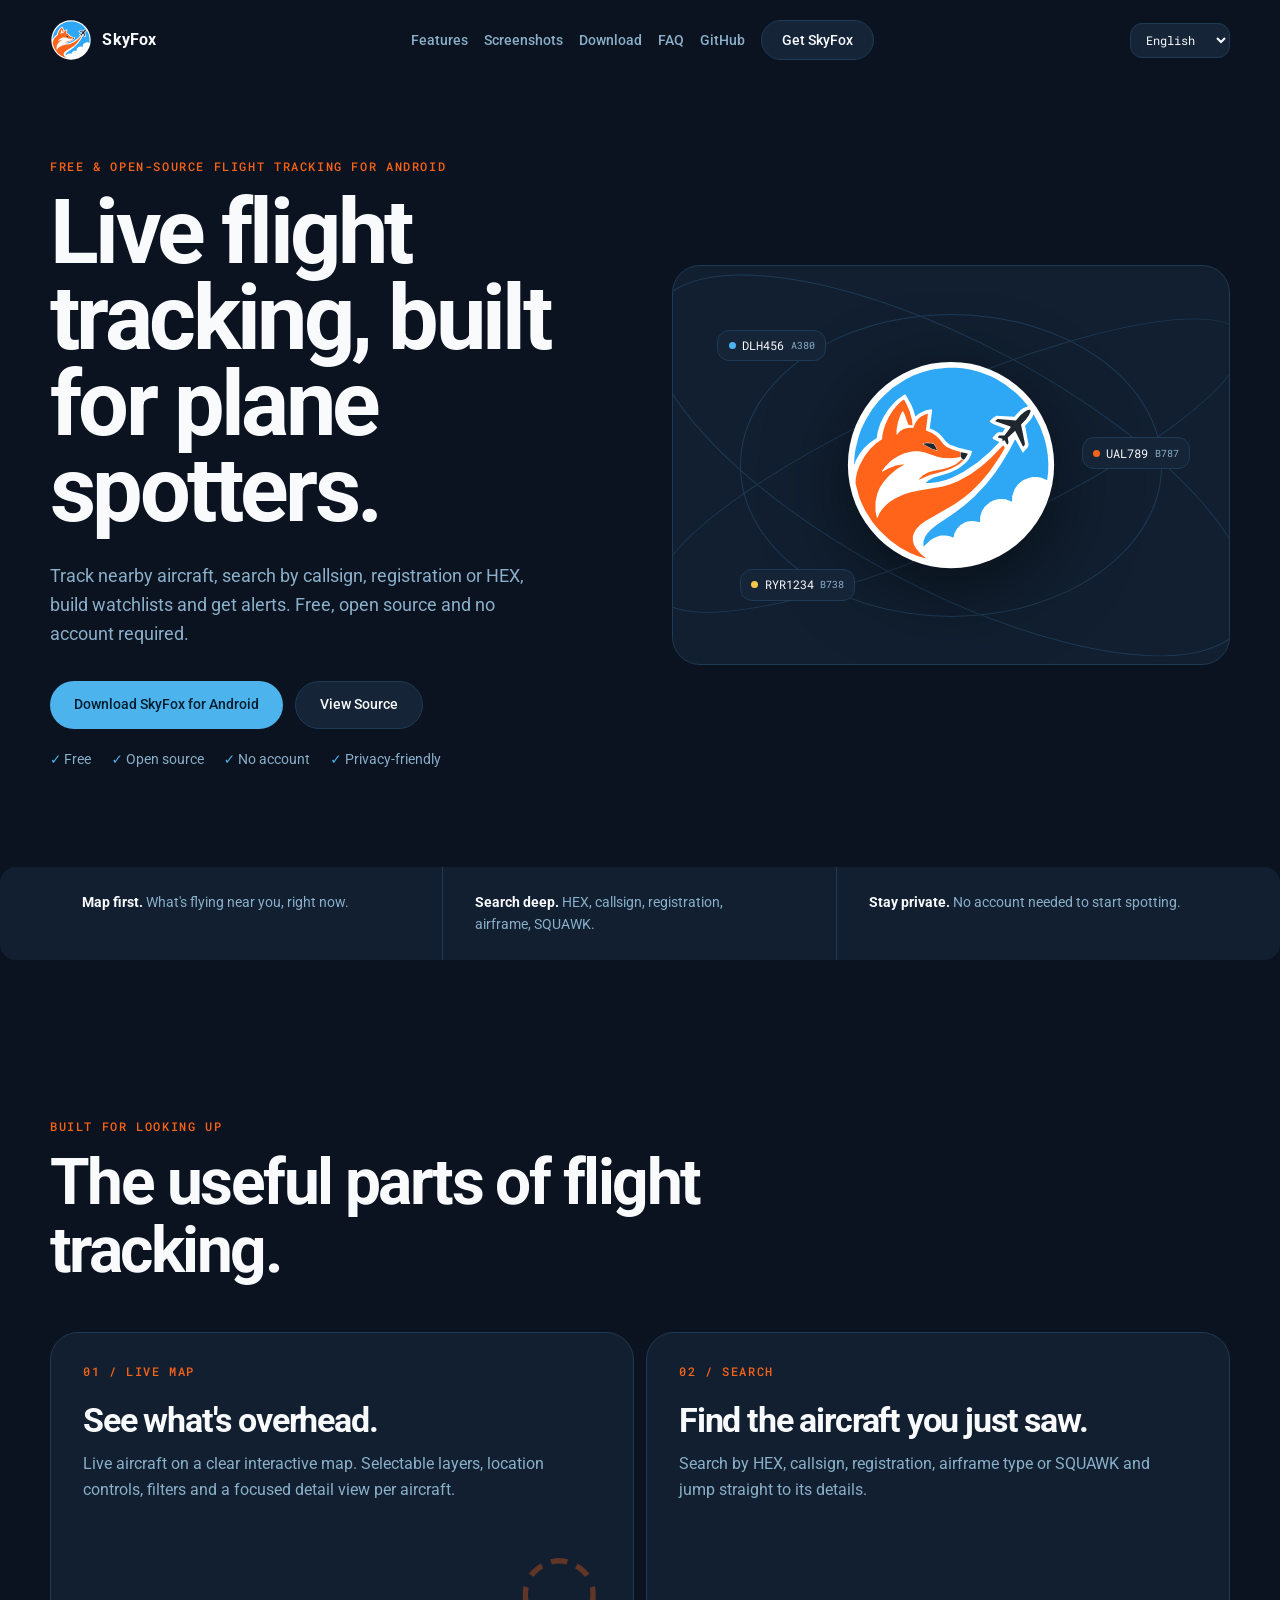
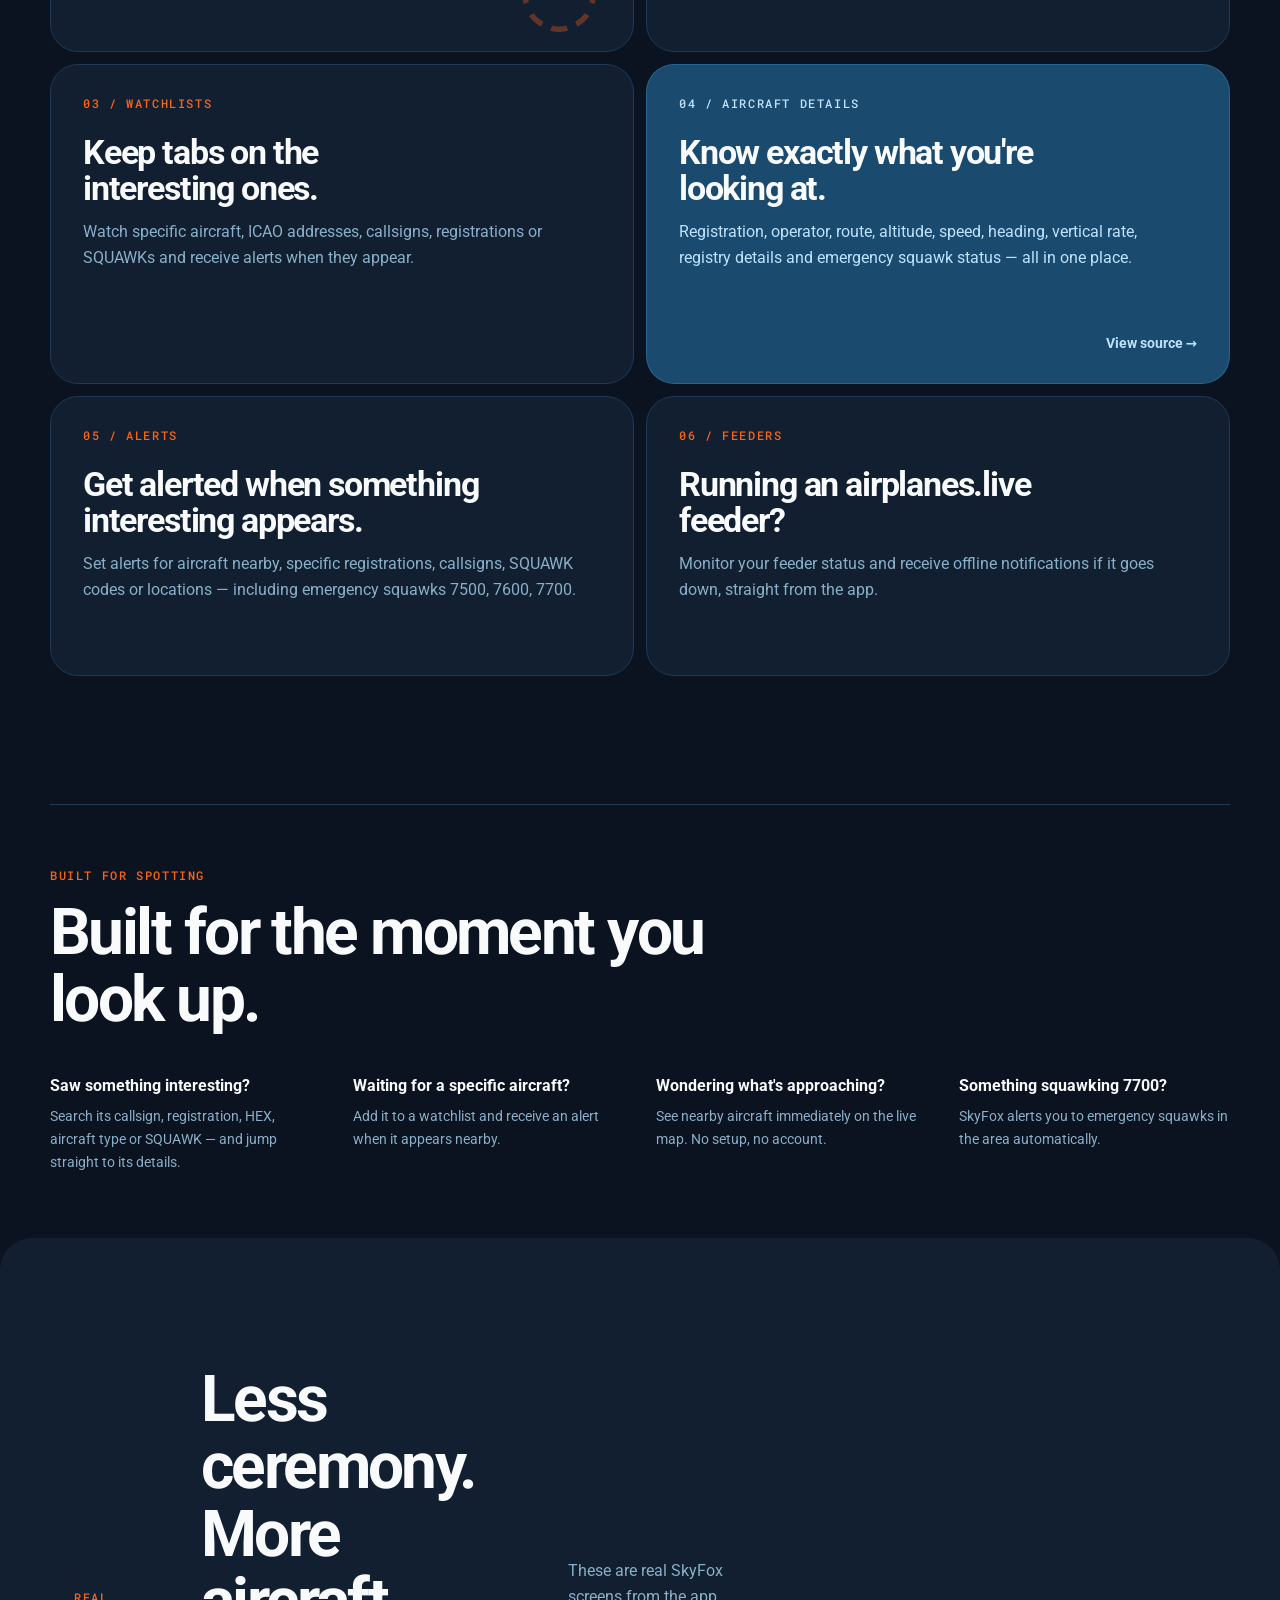
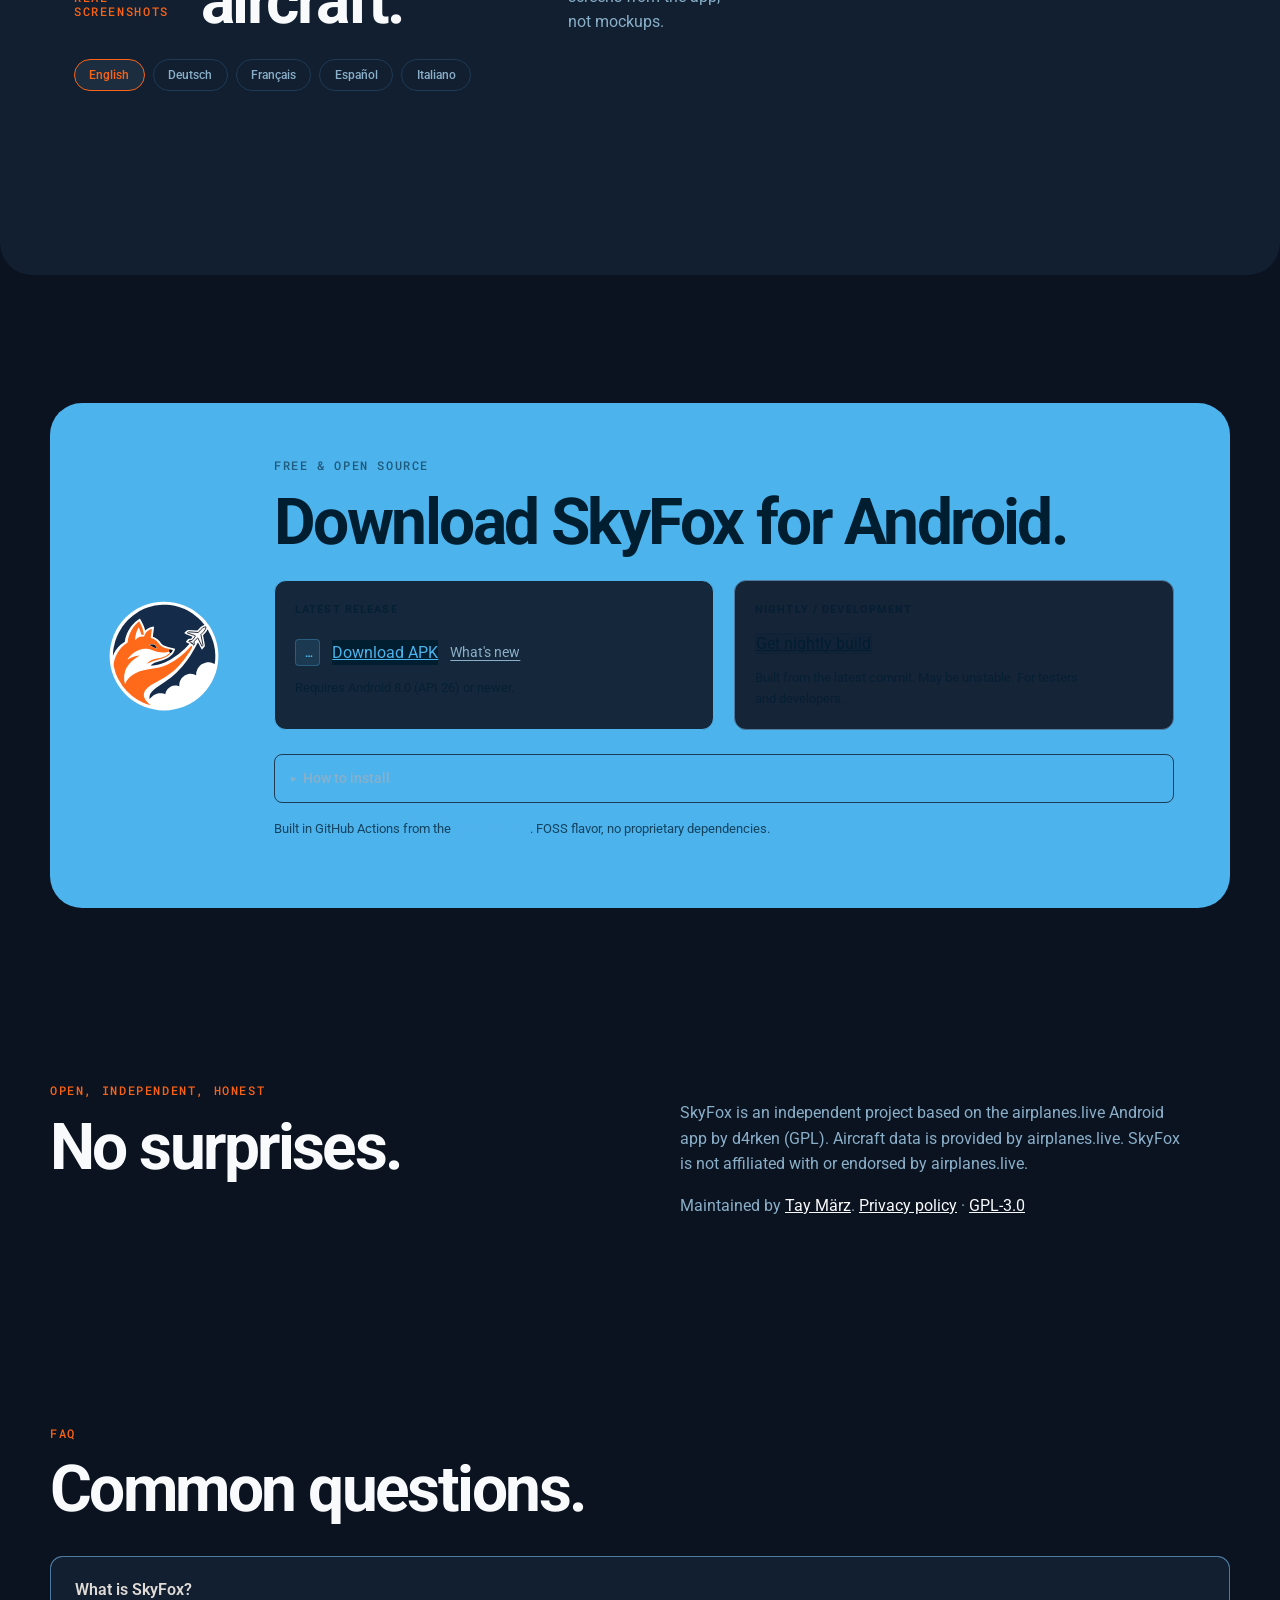
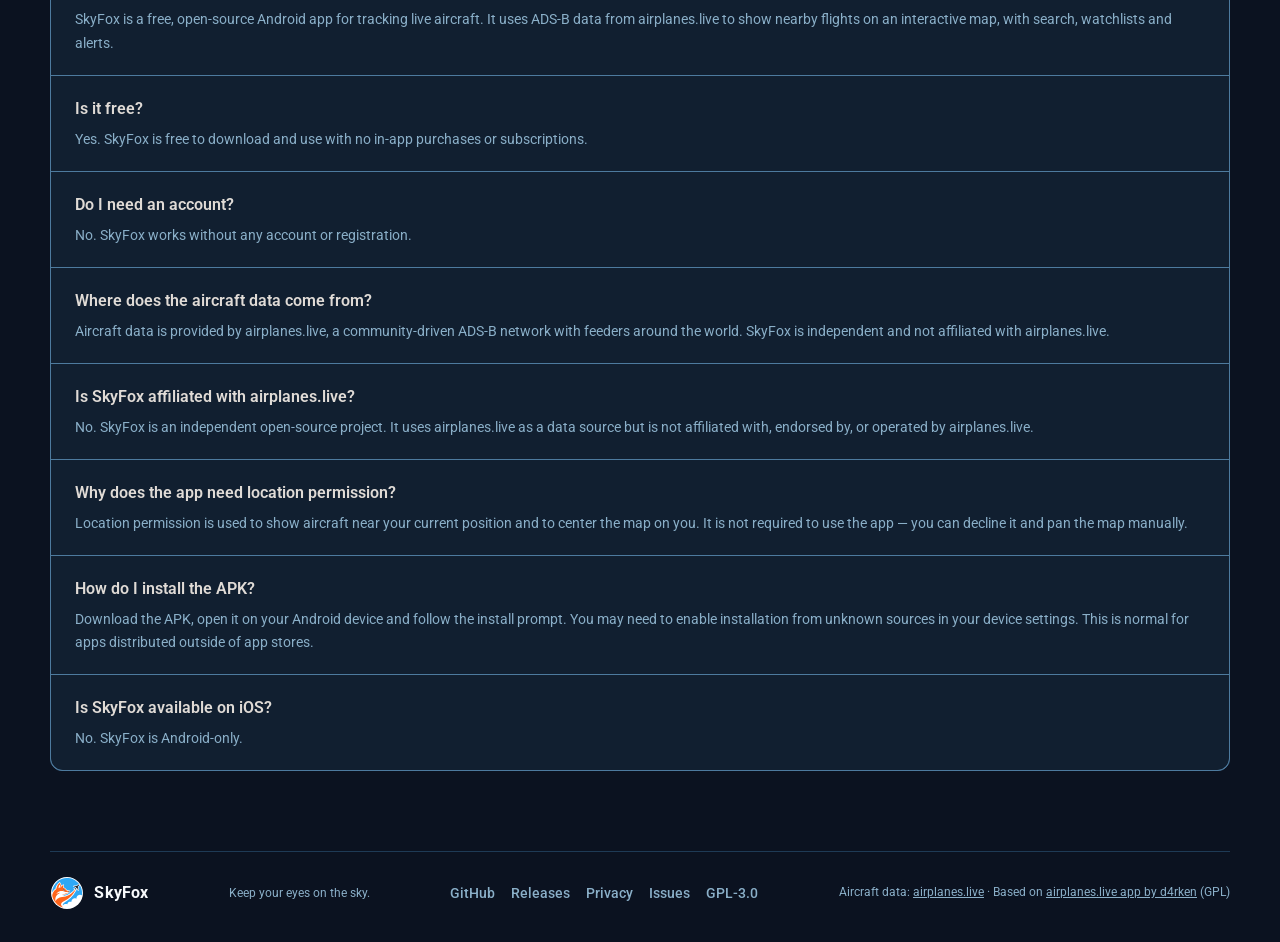
==== index.html @ d73788d0 "feat: /privacy page, spotter section, install guide, privacy links off GitHub raw" ====
<!doctype html>
<html lang="en">
<head>
  <meta charset="utf-8">
  <meta name="viewport" content="width=device-width, initial-scale=1">

  <title>SkyFox – Free Open-Source Flight Tracker for Android</title>
  <meta name="description" content="Track nearby aircraft live on Android. Search by callsign, registration, HEX or squawk, create watchlists and receive alerts. Free, open source, no account required.">
  <meta name="theme-color" content="#0b1220">

  <link rel="canonical" href="https://skyfox.taymaerz.de/">

  <!-- Open Graph -->
  <meta property="og:type" content="website">
  <meta property="og:url" content="https://skyfox.taymaerz.de/">
  <meta property="og:title" content="SkyFox – Free Open-Source Flight Tracker for Android">
  <meta property="og:description" content="Track nearby aircraft live on Android. Search by callsign, registration, HEX or squawk, create watchlists and receive alerts. Free, open source, no account required.">
  <meta property="og:image" content="https://skyfox.taymaerz.de/assets/og-image.png">
  <meta property="og:image:width" content="1200">
  <meta property="og:image:height" content="630">
  <meta property="og:site_name" content="SkyFox">

  <!-- Twitter/X card -->
  <meta name="twitter:card" content="summary_large_image">
  <meta name="twitter:title" content="SkyFox – Free Open-Source Flight Tracker for Android">
  <meta name="twitter:description" content="Track nearby aircraft live on Android. Free, open source, no account required.">
  <meta name="twitter:image" content="https://skyfox.taymaerz.de/assets/og-image.png">

  <!-- Icons -->
  <link rel="icon" type="image/svg+xml" href="assets/SkyFox_Monochrome.svg">
  <link rel="apple-touch-icon" href="assets/SkyFox_Dark.svg">

  <!-- hreflang -->
  <link rel="alternate" hreflang="en" href="https://skyfox.taymaerz.de/">
  <link rel="alternate" hreflang="de" href="https://skyfox.taymaerz.de/de/">
  <link rel="alternate" hreflang="fr" href="https://skyfox.taymaerz.de/fr/">
  <link rel="alternate" hreflang="es" href="https://skyfox.taymaerz.de/es/">
  <link rel="alternate" hreflang="it" href="https://skyfox.taymaerz.de/it/">
  <link rel="alternate" hreflang="x-default" href="https://skyfox.taymaerz.de/">

  <!-- Structured data -->
  <script type="application/ld+json">
  {
    "@context": "https://schema.org",
    "@graph": [
      {
        "@type": "WebSite",
        "@id": "https://skyfox.taymaerz.de/#website",
        "url": "https://skyfox.taymaerz.de/",
        "name": "SkyFox",
        "description": "Free open-source flight tracker for Android"
      },
      {
        "@type": "SoftwareApplication",
        "@id": "https://skyfox.taymaerz.de/#app",
        "name": "SkyFox",
        "operatingSystem": "Android",
        "applicationCategory": "UtilitiesApplication",
        "description": "Free, open-source ADS-B flight tracker for Android. Track nearby aircraft, search by callsign, registration, HEX or squawk, build watchlists and receive alerts. No account required.",
        "url": "https://skyfox.taymaerz.de/",
        "downloadUrl": "https://github.com/taynotfound/skyfox/releases/latest",
        "softwareVersion": "0.9.0-beta-rc2",
        "license": "https://www.gnu.org/licenses/gpl-3.0.en.html",
        "author": {
          "@type": "Person",
          "name": "Tay März",
          "url": "https://taymaerz.de"
        },
        "offers": {
          "@type": "Offer",
          "price": "0",
          "priceCurrency": "EUR"
        },
        "logo": "https://skyfox.taymaerz.de/assets/SkyFox_Dark.svg"
      }
    ]
  }
  </script>

  <link rel="preconnect" href="https://fonts.googleapis.com">
  <link rel="preconnect" href="https://fonts.gstatic.com" crossorigin>
  <link href="https://fonts.googleapis.com/css2?family=Roboto:wght@400;500;700&family=Roboto+Mono:wght@400;500&display=swap" rel="stylesheet">
  <link rel="stylesheet" href="style.css">
</head>
<body>
  <header class="site-header">
    <a class="brand" href="#top" aria-label="SkyFox home">
      <img src="assets/SkyFox_Light.svg" alt="" width="42" height="42">
      <span>SkyFox</span>
    </a>
    <nav aria-label="Main navigation">
      <a href="#features" data-i18n="navFeatures">Features</a>
      <a href="#screens" data-i18n="navScreens">Screenshots</a>
      <a href="#download" data-i18n="navDownload">Download</a>
      <a href="#faq" data-i18n="navFaq">FAQ</a>
      <a href="https://github.com/taynotfound/skyfox" rel="noreferrer" data-i18n="navSource">GitHub</a>
      <a class="nav-cta" href="#download" data-i18n="navCta">Get SkyFox</a>
    </nav>
    <label class="locale-picker"><span class="sr-only">Language</span><select id="locale" aria-label="Language"><option value="en">English</option><option value="de">Deutsch</option><option value="fr">Français</option><option value="es">Español</option><option value="it">Italiano</option></select></label>
  </header>

  <main id="top">
    <section class="hero wrap" style="position:relative;overflow:hidden;">
      <div class="hero-copy">
        <p class="eyebrow"><span data-i18n="heroEyebrow">Free &amp; open-source flight tracking for Android</span></p>
        <h1 data-i18n="heroTitle">Live flight tracking, built for plane spotters.</h1>
        <p class="lede" data-i18n="heroLede">Track nearby aircraft, search by callsign, registration or HEX, build watchlists and get alerts. Free, open source and no account required.</p>
        <div class="hero-actions">
          <a class="button button-primary" data-i18n="download" href="#download">Download SkyFox for Android</a>
          <a class="button button-secondary" href="https://github.com/taynotfound/skyfox" rel="noreferrer" data-i18n="navSource">View Source</a>
        </div>
        <ul class="trust-row" aria-label="Key facts">
          <li data-i18n="trustFree">Free</li>
          <li data-i18n="trustOss">Open source</li>
          <li data-i18n="trustNoAccount">No account</li>
          <li data-i18n="trustPrivate">Privacy-friendly</li>
        </ul>
      </div>
      <div class="hero-art" aria-label="SkyFox app preview">
        <div class="orbit orbit-one"></div>
        <div class="orbit orbit-two"></div>
        <img class="hero-logo" src="assets/SkyFox_Light.svg" alt="SkyFox logo" width="220" height="220">
        <div class="flight-label label-one"><span class="label-dot orange"></span> DLH456 <small>A380</small></div>
        <div class="flight-label label-two"><span class="label-dot blue"></span> UAL789 <small>B787</small></div>
        <div class="flight-label label-three"><span class="label-dot yellow"></span> RYR1234 <small>B738</small></div>
      </div>
    </section>

    <section class="signal-band" aria-label="SkyFox product summary">
      <div class="wrap signal-grid">
        <p><strong data-i18n="signalOne">Map first.</strong> <span data-i18n="signalOneDesc">What's flying near you, right now.</span></p>
        <p><strong data-i18n="signalTwo">Search deep.</strong> <span data-i18n="signalTwoDesc">HEX, callsign, registration, airframe, SQUAWK.</span></p>
        <p><strong data-i18n="signalThree">Stay private.</strong> <span data-i18n="signalThreeDesc">No account needed to start spotting.</span></p>
      </div>
    </section>

    <section id="features" class="section wrap">
      <div class="section-heading">
        <p class="eyebrow" data-i18n="featuresEyebrow">Built for looking up</p>
        <h2 data-i18n="featuresH2">The useful parts of flight tracking.</h2>
      </div>
      <div class="feature-grid">
        <article class="feature feature-wide">
          <p class="feature-index" data-i18n="feat1Label">01 / LIVE MAP</p>
          <h3 data-i18n="feat1H3">See what's overhead.</h3>
          <p data-i18n="feat1P">Live aircraft on a clear interactive map. Selectable layers, location controls, filters and a focused detail view per aircraft.</p>
          <span class="feature-mark" aria-hidden="true">◌</span>
        </article>
        <article class="feature">
          <p class="feature-index" data-i18n="feat2Label">02 / SEARCH</p>
          <h3 data-i18n="feat2H3">Find the aircraft you just saw.</h3>
          <p data-i18n="feat2P">Search by HEX, callsign, registration, airframe type or SQUAWK and jump straight to its details.</p>
        </article>
        <article class="feature">
          <p class="feature-index" data-i18n="feat3Label">03 / WATCHLISTS</p>
          <h3 data-i18n="feat3H3">Keep tabs on the interesting ones.</h3>
          <p data-i18n="feat3P">Watch specific aircraft, ICAO addresses, callsigns, registrations or SQUAWKs and receive alerts when they appear.</p>
        </article>
        <article class="feature feature-wide feature-accent">
          <p class="feature-index" data-i18n="feat4Label">04 / AIRCRAFT DETAILS</p>
          <h3 data-i18n="feat4H3">Know exactly what you're looking at.</h3>
          <p data-i18n="feat4P">Registration, operator, route, altitude, speed, heading, vertical rate, registry details and emergency squawk status — all in one place.</p>
          <a class="feature-link" href="https://github.com/taynotfound/skyfox" rel="noreferrer" data-i18n="feat4Link">View source →</a>
        </article>
        <article class="feature">
          <p class="feature-index" data-i18n="feat5Label">05 / ALERTS</p>
          <h3 data-i18n="feat5H3">Get alerted when something interesting appears.</h3>
          <p data-i18n="feat5P">Set alerts for aircraft nearby, specific registrations, callsigns, SQUAWK codes or locations — including emergency squawks 7500, 7600, 7700.</p>
        </article>
        <article class="feature">
          <p class="feature-index" data-i18n="feat6Label">06 / FEEDERS</p>
          <h3 data-i18n="feat6H3">Running an airplanes.live feeder?</h3>
          <p data-i18n="feat6P">Monitor your feeder status and receive offline notifications if it goes down, straight from the app.</p>
        </article>
      </div>
    </section>


    <section class="spotter-section wrap" aria-label="For plane spotters">
      <div class="section-heading">
        <p class="eyebrow">Built for spotting</p>
        <h2>Built for the moment you look up.</h2>
      </div>
      <div class="spotter-grid">
        <div class="spotter-item">
          <p class="spotter-q">Saw something interesting?</p>
          <p class="spotter-a">Search its callsign, registration, HEX, aircraft type or SQUAWK — and jump straight to its details.</p>
        </div>
        <div class="spotter-item">
          <p class="spotter-q">Waiting for a specific aircraft?</p>
          <p class="spotter-a">Add it to a watchlist and receive an alert when it appears nearby.</p>
        </div>
        <div class="spotter-item">
          <p class="spotter-q">Wondering what's approaching?</p>
          <p class="spotter-a">See nearby aircraft immediately on the live map. No setup, no account.</p>
        </div>
        <div class="spotter-item">
          <p class="spotter-q">Something squawking 7700?</p>
          <p class="spotter-a">SkyFox alerts you to emergency squawks in the area automatically.</p>
        </div>
      </div>
    </section>

    <section id="screens" class="screens-section">
      <div class="wrap">
        <div class="section-heading screens-heading">
          <p class="eyebrow" data-i18n="screensEyebrow">Real screenshots</p>
          <h2 data-i18n="galleryTitle">Less ceremony. More aircraft.</h2>
          <p data-i18n="galleryIntro">These are real SkyFox screens from the app, not mockups.</p>
        </div>
        <div class="gallery-controls" role="group" aria-label="Screenshot language"><button class="locale-button active" data-gallery-locale="en">English</button><button class="locale-button" data-gallery-locale="de">Deutsch</button><button class="locale-button" data-gallery-locale="fr">Français</button><button class="locale-button" data-gallery-locale="es">Español</button><button class="locale-button" data-gallery-locale="it">Italiano</button></div>
        <div class="screenshots" id="gallery"></div>
      </div>
    </section>

    <section id="download" class="download-section wrap">
      <div class="download-card">
        <img src="assets/SkyFox_Dark.svg" alt="SkyFox logo" width="116" height="116">
        <div>
          <p class="eyebrow" data-i18n="downloadEyebrow">Free &amp; open source</p>
          <h2 data-i18n="downloadH2">Download SkyFox for Android.</h2>

          <div class="download-tiers">
            <div class="download-tier download-tier-stable">
              <p class="tier-label" data-i18n="dlTierStableLabel">Latest Release</p>
              <div class="release-badge" id="release-badge">
                <span class="release-tag" id="release-tag">…</span>
                <a class="button-primary" id="release-dl" href="https://github.com/taynotfound/skyfox/releases/latest/download/skyfox-release.apk" data-i18n="downloadBtn">Download APK</a>
                <a class="release-notes-link" id="release-notes" href="https://github.com/taynotfound/skyfox/releases/latest" target="_blank" rel="noreferrer" data-i18n="downloadChangelog">What's new</a>
              </div>
              <p class="tier-note" data-i18n="dlTierStableNote">Requires Android 8.0 (API 26) or newer.</p>
            </div>
            <div class="download-tier download-tier-nightly">
              <p class="tier-label" data-i18n="dlTierNightlyLabel">Nightly / Development</p>
              <a class="button-secondary" href="https://github.com/taynotfound/skyfox/releases/tag/nightly" rel="noreferrer" data-i18n="dlTierNightlyBtn">Get nightly build</a>
              <p class="tier-note" data-i18n="dlTierNightlyNote">Built from the latest commit. May be unstable. For testers and developers.</p>
            </div>
          </div>

          <details class="install-guide">
            <summary>How to install</summary>
            <ol class="install-steps">
              <li>Download the SkyFox APK above.</li>
              <li>Open the downloaded file on your Android device.</li>
              <li>Android may show a security prompt — this is normal for apps distributed outside app stores. Tap <strong>Install</strong> to continue.</li>
              <li>If asked, allow your browser or file manager to install apps from this source.</li>
              <li>Open SkyFox.</li>
            </ol>
            <p class="install-note">SkyFox is open source. You can <a href="https://github.com/taynotfound/skyfox" rel="noreferrer">verify the source code</a> and <a href="https://github.com/taynotfound/skyfox/actions" rel="noreferrer">build it yourself</a>.</p>
          </details>


          <p class="download-meta" data-i18n="downloadMeta">Built in GitHub Actions from the <a href="https://github.com/taynotfound/skyfox" rel="noreferrer">public source</a>. FOSS flavor, no proprietary dependencies.</p>
        </div>
      </div>
    </section>

    <section class="trust-section wrap">
      <div>
        <p class="eyebrow" data-i18n="trustEyebrow">Open, independent, honest</p>
        <h2 data-i18n="trustH2">No surprises.</h2>
      </div>
      <div class="trust-copy">
        <p data-i18n="trustP1">SkyFox is an independent project based on the airplanes.live Android app by d4rken (GPL). Aircraft data is provided by airplanes.live. SkyFox is not affiliated with or endorsed by airplanes.live.</p>
        <p><span data-i18n="trustP2">Maintained by </span><a href="https://taymaerz.de" rel="noreferrer">Tay März</a>. <a href="privacy" data-i18n="trustPrivacyLink">Privacy policy</a> · <a href="https://github.com/taynotfound/skyfox/blob/main/LICENSE" rel="noreferrer">GPL-3.0</a></p>
      </div>
    </section>

    <section id="faq" class="faq-section wrap">
      <div class="section-heading">
        <p class="eyebrow" data-i18n="faqEyebrow">FAQ</p>
        <h2 data-i18n="faqH2">Common questions.</h2>
      </div>
      <dl class="faq-list">
        <div class="faq-item">
          <dt data-i18n="faq1Q">What is SkyFox?</dt>
          <dd data-i18n="faq1A">SkyFox is a free, open-source Android app for tracking live aircraft. It uses ADS-B data from airplanes.live to show nearby flights on an interactive map, with search, watchlists and alerts.</dd>
        </div>
        <div class="faq-item">
          <dt data-i18n="faq2Q">Is it free?</dt>
          <dd data-i18n="faq2A">Yes. SkyFox is free to download and use with no in-app purchases or subscriptions.</dd>
        </div>
        <div class="faq-item">
          <dt data-i18n="faq3Q">Do I need an account?</dt>
          <dd data-i18n="faq3A">No. SkyFox works without any account or registration.</dd>
        </div>
        <div class="faq-item">
          <dt data-i18n="faq4Q">Where does the aircraft data come from?</dt>
          <dd data-i18n="faq4A">Aircraft data is provided by airplanes.live, a community-driven ADS-B network with feeders around the world. SkyFox is independent and not affiliated with airplanes.live.</dd>
        </div>
        <div class="faq-item">
          <dt data-i18n="faq5Q">Is SkyFox affiliated with airplanes.live?</dt>
          <dd data-i18n="faq5A">No. SkyFox is an independent open-source project. It uses airplanes.live as a data source but is not affiliated with, endorsed by, or operated by airplanes.live.</dd>
        </div>
        <div class="faq-item">
          <dt data-i18n="faq6Q">Why does the app need location permission?</dt>
          <dd data-i18n="faq6A">Location permission is used to show aircraft near your current position and to center the map on you. It is not required to use the app — you can decline it and pan the map manually.</dd>
        </div>
        <div class="faq-item">
          <dt data-i18n="faq7Q">How do I install the APK?</dt>
          <dd data-i18n="faq7A">Download the APK, open it on your Android device and follow the install prompt. You may need to enable installation from unknown sources in your device settings. This is normal for apps distributed outside of app stores.</dd>
        </div>
        <div class="faq-item">
          <dt data-i18n="faq8Q">Is SkyFox available on iOS?</dt>
          <dd data-i18n="faq8A">No. SkyFox is Android-only.</dd>
        </div>
      </dl>
    </section>
  </main>

  <footer class="site-footer wrap">
    <a class="brand" href="#top"><img src="assets/SkyFox_Light.svg" alt="" width="34" height="34"><span>SkyFox</span></a>
    <p data-i18n="footerTagline">Keep your eyes on the sky.</p>
    <nav aria-label="Footer navigation">
      <a href="https://github.com/taynotfound/skyfox" rel="noreferrer">GitHub</a>
      <a href="https://github.com/taynotfound/skyfox/releases" rel="noreferrer" data-i18n="footerReleases">Releases</a>
      <a href="privacy" data-i18n="footerPrivacy">Privacy</a>
      <a href="https://github.com/taynotfound/skyfox/issues" rel="noreferrer" data-i18n="footerIssues">Issues</a>
      <a href="https://github.com/taynotfound/skyfox/blob/main/LICENSE" rel="noreferrer">GPL-3.0</a>
    </nav>
    <p class="footer-attr">Aircraft data: <a href="https://airplanes.live" rel="noreferrer">airplanes.live</a> · Based on <a href="https://github.com/d4rken-org/airplanes-live-app" rel="noreferrer">airplanes.live app by d4rken</a> (GPL)</p>
  </footer>
  <script src="script.js" defer></script>
</body>
</html>
---- style.css ----
@import url('https://fonts.googleapis.com/css2?family=Roboto:wght@400;500;700&family=Roboto+Mono:wght@400;500&display=swap');

:root {
  /* Exact Fox theme — from logo SVGs + AplColorsFox.darkDefault */
  --md-bg:           #0b1220;
  --md-surface:      #111f30;
  --md-surface-2:    #162438;
  --md-surface-3:    #1c2d40;
  --md-on-surface:   #f8fafc;
  --md-on-surface-v:   #8aafc8;
  --md-on-surface-var: #8aafc8;   /* alias — appended blocks use this name */
  --md-on-bg:          #e0dbd6;   /* alias for on-surface on bg */
  --font-mono:         'Roboto Mono', monospace;
  --md-outline:      #4d7a9e;
  --md-outline-v:    #1e3a55;
  /* primary = sky blue #4db3ec */
  --md-primary:      #4db3ec;
  --md-on-primary:   #001e30;
  --md-primary-c:    #1a4a6e;
  --md-on-primary-c: #bde3ff;
  /* tertiary = fox orange #f96316 */
  --md-tertiary:     #f96316;
  --md-on-tertiary:  #2a1200;
  --md-tertiary-c:   #4a2200;
  /* shape */
  --r-xs:  4px;
  --r-sm:  12px;
  --r-md:  16px;
  --r-lg:  28px;
  --r-xl:  32px;
  --max:   1180px;
}

*, *::before, *::after { box-sizing: border-box; }
html { scroll-behavior: smooth; }
body {
  margin: 0;
  background: var(--md-bg);
  color: var(--md-on-surface);
  font: 400 16px/1.6 'Roboto', system-ui, sans-serif;
}
a { color: inherit; }

/* ─── layout ─── */
.wrap { width: min(calc(100% - 48px), var(--max)); margin-inline: auto; }

/* ─── nav ─── */
.site-header {
  width: min(calc(100% - 48px), var(--max));
  margin: 0 auto;
  min-height: 80px;
  display: flex;
  align-items: center;
  justify-content: space-between;
}
.brand {
  display: inline-flex;
  align-items: center;
  gap: .65rem;
  color: var(--md-on-surface);
  text-decoration: none;
  font-weight: 700;
  font-size: 1rem;
  letter-spacing: .01em;
}
nav {
  display: flex;
  align-items: center;
  gap: 1rem;
  color: var(--md-on-surface-v);
  font-size: .875rem;
  font-weight: 500;
}
nav a, .site-footer a { text-decoration: none; }
nav a:hover, .site-footer a:hover, .trust-copy a:hover { color: var(--md-tertiary); }
.nav-cta {
  color: var(--md-on-surface);
  background: var(--md-surface-2);
  padding: .5rem 1.25rem;
  border-radius: var(--r-xl);
  border: 1px solid var(--md-outline-v);
  font-weight: 500;
  font-size: .875rem;
  transition: background .15s;
}
.nav-cta:hover { background: var(--md-surface-3); color: var(--md-on-surface); }

/* ─── hero ─── */
.hero {
  min-height: 640px;
  display: grid;
  grid-template-columns: 1fr 1fr;
  align-items: center;
  gap: 4rem;
  padding: 5rem 0 6rem;
}
.eyebrow, .feature-index {
  margin: 0 0 1rem;
  color: var(--md-tertiary);
  font: 500 .72rem/1.2 'Roboto Mono', monospace;
  letter-spacing: .14em;
  text-transform: uppercase;
}
.hero-logo { animation: hover 4s ease-in-out infinite; }
@keyframes hover {
  0%,100% { transform: translateY(0); }
  50%      { transform: translateY(-10px); }
}
h1, h2, h3, p { text-wrap: pretty; }
h1 {
  max-width: 640px;
  margin: 0;
  font-size: clamp(3rem, 7vw, 6.2rem);
  line-height: .96;
  letter-spacing: -.04em;
  font-weight: 700;
}
h1 em { color: var(--md-primary); font-style: normal; }
.lede {
  max-width: 480px;
  margin: 1.75rem 0 0;
  color: var(--md-on-surface-v);
  font-size: 1.1rem;
  line-height: 1.65;
}
.hero-actions { display: flex; align-items: center; flex-wrap: wrap; gap: .75rem; margin-top: 2rem; }
.microcopy { color: var(--md-on-surface-v); font: .72rem 'Roboto Mono', monospace; }

/* M3 buttons */
.button {
  display: inline-flex;
  align-items: center;
  gap: .6rem;
  min-height: 48px;
  padding: .75rem 1.5rem;
  border: none;
  border-radius: var(--r-xl);
  text-decoration: none;
  font: 500 .9rem/1 'Roboto', sans-serif;
  cursor: pointer;
  transition: filter .15s;
}
.button:hover { filter: brightness(1.1); }
.button-primary { background: var(--md-primary); color: var(--md-on-primary); }
.button-secondary {
  background: var(--md-surface-2);
  color: var(--md-on-surface);
  border: 1px solid var(--md-outline-v);
}
.button-secondary:hover { background: var(--md-surface-3); }
.text-link { color: var(--md-on-surface); text-decoration: none; font-size: .9rem; font-weight: 500; }
.text-link:hover, .feature-link:hover { color: var(--md-tertiary); }

/* ─── hero art ─── */
.hero-art {
  min-height: 400px;
  position: relative;
  display: grid;
  place-items: center;
  overflow: hidden;
  background: var(--md-surface);
  border-radius: var(--r-lg);
  border: 1px solid var(--md-outline-v);
}
.hero-art::before {
  content: "";
  position: absolute;
  inset: 12%;
  border: 1px solid var(--md-outline-v);
  border-radius: 50%;
}
.hero-logo {
  position: relative;
  z-index: 1;
  width: min(54%, 220px);
  filter: drop-shadow(0 20px 40px rgba(0,0,0,.5));
}
.orbit { position: absolute; border: 1px solid var(--md-outline-v); border-radius: 50%; transform: rotate(-24deg); }
.orbit-one  { width: 115%; height: 38%; }
.orbit-two  { width: 120%; height: 62%; transform: rotate(28deg); }
.flight-label {
  position: absolute;
  z-index: 2;
  display: flex;
  gap: .4rem;
  align-items: center;
  padding: .45rem .65rem;
  background: var(--md-surface-2);
  border: 1px solid var(--md-outline-v);
  border-radius: var(--r-sm);
  font: .72rem 'Roboto Mono', monospace;
}
.flight-label small { color: var(--md-on-surface-v); }
.label-dot  { width: 7px; height: 7px; border-radius: 50%; }
.orange     { background: var(--md-primary); }
.blue       { background: var(--md-tertiary); }
.yellow     { background: #f6c84a; }
.label-one   { top: 16%; left: 8%; }
.label-two   { right: 7%; top: 43%; }
.label-three { left: 12%; bottom: 16%; }

/* ─── signal band ─── */
.signal-band {
  background: var(--md-surface);
  border-radius: var(--r-md);
  margin: 0 0 2rem;
}
.signal-grid {
  display: grid;
  grid-template-columns: repeat(3, 1fr);
  gap: 0;
  padding: 0;
}
.signal-grid > * {
  padding: 1.5rem 2rem;
  border-right: 1px solid var(--md-outline-v);
}
.signal-grid > *:last-child { border-right: none; }
.signal-grid p { margin: 0; color: var(--md-on-surface-v); font-size: .88rem; }
.signal-grid strong { color: var(--md-on-surface); }

/* ─── features ─── */
.section { padding: 8rem 0; }
.section-heading { max-width: 670px; }
.section-heading h2,
.download-card h2,
.trust-section h2 {
  margin: 0;
  font-size: clamp(2.2rem, 5vw, 4rem);
  letter-spacing: -.04em;
  line-height: 1.05;
  font-weight: 700;
}
.feature-grid {
  display: grid;
  grid-template-columns: repeat(2, 1fr);
  gap: 12px;
  margin-top: 3rem;
}
.feature {
  min-height: 280px;
  position: relative;
  padding: 2rem;
  background: var(--md-surface);
  border-radius: var(--r-lg);
  border: 1px solid var(--md-outline-v);
}
.feature-wide { min-height: 320px; }
.feature-accent {
  background: var(--md-primary-c);
  border-color: color-mix(in srgb, var(--md-primary) 25%, transparent);
}
.feature-accent .feature-index,
.feature-accent .feature-link { color: var(--md-on-primary-c); }
.feature h3 {
  max-width: 460px;
  margin: 1.5rem 0 .75rem;
  font-size: clamp(1.4rem, 3vw, 2.1rem);
  line-height: 1.08;
  letter-spacing: -.035em;
  font-weight: 700;
}
.feature p:not(.feature-index) { max-width: 500px; margin: 0; color: var(--md-on-surface-v); }
.feature-accent p:not(.feature-index) { color: var(--md-on-primary-c); }
.feature-mark {
  position: absolute;
  right: 2rem; bottom: 1rem;
  color: var(--md-tertiary);
  font-size: 6rem;
  line-height: 1;
  opacity: .35;
}
.feature-link {
  position: absolute;
  right: 2rem; bottom: 1.75rem;
  font-size: .85rem;
  font-weight: 700;
  text-decoration: none;
  color: var(--md-on-primary-c);
}

/* ─── screenshots ─── */
.screens-section {
  padding: 8rem 0;
  background: var(--md-surface);
  border-radius: var(--r-xl);
  margin: 0 max(0px, calc((100vw - var(--max) - 48px) / -2));
  padding-inline: max(24px, calc((100vw - var(--max)) / 2));
}
.screens-heading { display: flex; align-items: end; justify-content: space-between; gap: 2rem; }
.screens-heading > p:last-child { max-width: 260px; margin: 0; color: var(--md-on-surface-v); }
.screenshots { display: grid; grid-template-columns: repeat(4, 1fr); gap: 1rem; margin-top: 3.5rem; }
.screenshots figure { margin: 0; }
.screenshots img {
  display: block; width: 100%; height: auto;
  background: var(--md-surface-2);
  border-radius: var(--r-md);
  border: 1px solid var(--md-outline-v);
}
.screenshots figure:nth-child(2) { padding-top: 4rem; }
.screenshots figure:nth-child(4) { padding-top: 2rem; }
.screenshots figcaption {
  display: flex; gap: .6rem; margin-top: .8rem;
  color: var(--md-on-surface-v);
  font: .7rem 'Roboto Mono', monospace;
  text-transform: uppercase;
  letter-spacing: .08em;
}
.screenshots figcaption span { color: var(--md-tertiary); }
.gallery-controls { display: flex; flex-wrap: wrap; gap: .5rem; margin-top: 1.5rem; }
.locale-button {
  cursor: pointer;
  padding: .5rem .9rem;
  border-radius: var(--r-xl);
  border: 1px solid var(--md-outline-v);
  background: transparent;
  color: var(--md-on-surface-v);
  font: 500 .75rem 'Roboto', sans-serif;
  transition: background .15s;
}
.locale-button:hover, .locale-button.active {
  background: var(--md-surface-3);
  border-color: var(--md-tertiary);
  color: var(--md-tertiary);
}
.locale-picker select {
  padding: .5rem .7rem;
  border-radius: var(--r-sm);
  border: 1px solid var(--md-outline-v);
  background: var(--md-surface-2);
  color: var(--md-on-surface);
  font: .72rem 'Roboto Mono', monospace;
}
.locale-picker select:focus, .locale-button:focus { outline: 2px solid var(--md-tertiary); outline-offset: 2px; }

/* ─── download ─── */
.download-section { padding: 8rem 0; }
.download-card {
  display: grid;
  grid-template-columns: 120px 1fr;
  gap: 3rem;
  align-items: center;
  padding: 3.5rem;
  background: var(--md-primary);
  color: var(--md-on-primary);
  border-radius: var(--r-xl);
}
.download-card .eyebrow { color: color-mix(in srgb, var(--md-on-primary) 60%, transparent); }
.download-card h2 { color: var(--md-on-primary); }
.download-card p:not(.eyebrow) { max-width: 560px; color: color-mix(in srgb, var(--md-on-primary) 75%, transparent); }
.download-card .button-primary { background: var(--md-on-primary); border: none; color: var(--md-primary); }
.download-card .button-secondary {
  background: color-mix(in srgb, var(--md-on-primary) 12%, transparent);
  border: 1px solid color-mix(in srgb, var(--md-on-primary) 25%, transparent);
  color: var(--md-on-primary);
}

/* ─── trust + footer ─── */
.trust-section {
  display: grid;
  grid-template-columns: 1fr 1fr;
  gap: 5rem;
  padding: 3rem 0 8rem;
}
.trust-copy { color: var(--md-on-surface-v); max-width: 500px; }
.trust-copy a { color: var(--md-on-surface); }
.site-footer {
  display: flex;
  align-items: center;
  justify-content: space-between;
  gap: 1rem;
  padding: 1.5rem 0 2rem;
  border-top: 1px solid var(--md-outline-v);
  color: var(--md-on-surface-v);
  font-size: .78rem;
}
.site-footer > p { margin: 0; }
.site-footer > div { display: flex; gap: 1rem; }

/* ─── responsive ─── */
@media (max-width: 800px) {
  .site-header { min-height: 64px; }
  nav a:not(.nav-cta) { display: none; }
  .hero { grid-template-columns: 1fr; gap: 2.5rem; padding-top: 3rem; }
  .hero-art { min-height: 300px; }
  .signal-grid { grid-template-columns: 1fr; }
  .signal-grid > * { border-right: none; border-bottom: 1px solid var(--md-outline-v); }
  .signal-grid > *:last-child { border-bottom: none; }
  .section, .download-section { padding: 5rem 0; }
  .feature-grid { grid-template-columns: 1fr; }
  .screens-section { padding-block: 5rem; }
  .screens-heading { display: block; }
  .screens-heading > p:last-child { margin-top: .75rem; }
  .screenshots { grid-template-columns: repeat(2, 1fr); }
  .screenshots figure:nth-child(2), .screenshots figure:nth-child(4) { padding-top: 0; }
  .download-card { grid-template-columns: 1fr; padding: 2rem; gap: 1.5rem; }
  .download-card img { width: 72px; height: 72px; }
  .trust-section { grid-template-columns: 1fr; gap: 2rem; padding-bottom: 5rem; }
  .site-footer { flex-direction: column; align-items: flex-start; }
}
@media (prefers-reduced-motion: reduce) { html { scroll-behavior: auto; } }
.sr-only { position: absolute; width: 1px; height: 1px; padding: 0; margin: -1px; overflow: hidden; clip: rect(0 0 0 0); white-space: nowrap; border: 0; }

/* Plane flyover animation */
.plane-fly {
  position: absolute;
  top: 18%;
  left: -60px;
  font-size: 1.5rem;
  opacity: 0;
  animation: flyover 18s linear infinite;
  pointer-events: none;
  filter: drop-shadow(0 0 8px color-mix(in srgb, var(--md-primary) 60%, transparent));
  z-index: 0;
}
.plane-fly:nth-child(2) { animation-delay: 7s; top: 32%; font-size: 1.1rem; opacity: 0; }
.plane-fly:nth-child(3) { animation-delay: 13s; top: 12%; font-size: .9rem; opacity: 0; }

@keyframes flyover {
  0%   { left: -60px; opacity: 0; }
  5%   { opacity: .55; }
  90%  { opacity: .4; }
  100% { left: calc(100% + 80px); opacity: 0; }
}

/* Release badge */
.release-badge {
  display: flex;
  align-items: center;
  gap: .75rem;
  flex-wrap: wrap;
  margin-top: 1.25rem;
}
.release-tag {
  font-family: var(--font-mono);
  font-size: .8rem;
  color: var(--md-primary);
  background: color-mix(in srgb, var(--md-primary) 12%, transparent);
  padding: .2em .6em;
  border-radius: var(--r-xs);
  border: 1px solid color-mix(in srgb, var(--md-primary) 30%, transparent);
  white-space: nowrap;
}
.release-notes-link {
  font-size: .85rem;
  color: var(--md-on-surface-v);
  text-decoration: underline;
  text-underline-offset: 3px;
}
.release-notes-link:hover { color: var(--md-on-surface); }

/* ── Trust row ─────────────────────────────────────────── */
.trust-row {
  display: flex;
  flex-wrap: wrap;
  gap: .5rem 1.25rem;
  list-style: none;
  padding: 0;
  margin: 1.25rem 0 0;
  font-size: .85rem;
  color: var(--md-on-surface-var);
}
.trust-row li::before { content: '✓  '; color: var(--md-primary); }

/* ── Download tiers ─────────────────────────────────────── */
.download-tiers {
  display: flex;
  flex-wrap: wrap;
  gap: 1.25rem;
  margin: 1.5rem 0 1rem;
}
.download-tier {
  flex: 1;
  min-width: 220px;
  border: 1px solid var(--md-outline);
  border-radius: 12px;
  padding: 1.25rem;
}
.download-tier-stable { border-color: var(--md-primary); background: color-mix(in srgb, var(--md-primary) 6%, var(--md-surface)); }
.download-tier-nightly { background: var(--md-surface-2); }
.tier-label {
  font-size: .7rem;
  font-weight: 700;
  letter-spacing: .1em;
  text-transform: uppercase;
  color: var(--md-on-surface-var);
  margin: 0 0 .75rem;
}
.download-tier-stable .tier-label { color: var(--md-primary); }
.tier-note {
  font-size: .8rem;
  color: var(--md-on-surface-var);
  margin: .75rem 0 0;
}
.download-meta {
  font-size: .8rem;
  color: var(--md-on-surface-var);
  margin-top: 1rem;
}
.download-meta a { color: var(--md-primary); }

/* ── FAQ ────────────────────────────────────────────────── */
.faq-section { padding: 4rem 0; }
.faq-list {
  display: grid;
  gap: 1px;
  background: var(--md-outline);
  border: 1px solid var(--md-outline);
  border-radius: 12px;
  overflow: hidden;
  margin-top: 2rem;
}
.faq-item {
  background: var(--md-surface);
  padding: 1.25rem 1.5rem;
}
.faq-item:first-child { border-radius: 12px 12px 0 0; }
.faq-item:last-child { border-radius: 0 0 12px 12px; }
.faq-item dt {
  font-weight: 600;
  font-size: 1rem;
  color: var(--md-on-bg);
  margin: 0 0 .4rem;
}
.faq-item dd {
  margin: 0;
  font-size: .9rem;
  color: var(--md-on-surface-var);
  line-height: 1.6;
}

/* ── Footer attr ─────────────────────────────────────────── */
.footer-attr {
  font-size: .75rem;
  color: var(--md-on-surface-var);
  margin-top: .5rem;
}
.footer-attr a { color: var(--md-on-surface-var); text-decoration: underline; }

/* ── Spotter section ───────────────────────────── */
.spotter-section { padding: 4rem 0; border-top: 1px solid var(--md-outline-v); }
.spotter-grid {
  display: grid;
  grid-template-columns: repeat(auto-fit, minmax(240px, 1fr));
  gap: 2rem;
  margin-top: 2.5rem;
}
.spotter-item { display: flex; flex-direction: column; gap: .4rem; }
.spotter-q { font-weight: 700; font-size: 1rem; margin: 0; color: var(--md-on-surface); }
.spotter-a { margin: 0; color: var(--md-on-surface-v); font-size: .9rem; line-height: 1.6; }

/* ── Install guide ─────────────────────────────── */
.install-guide {
  margin-top: 1.5rem;
  border: 1px solid var(--md-outline-v);
  border-radius: 8px;
  padding: .75rem 1rem;
  font-size: .88rem;
}
.install-guide summary {
  cursor: pointer;
  font-weight: 500;
  color: var(--md-on-surface-v);
  list-style: none;
  display: flex;
  align-items: center;
  gap: .4rem;
}
.install-guide summary::before { content: '▸'; font-size: .7rem; }
.install-guide[open] summary::before { content: '▾'; }
.install-steps { margin: 1rem 0 .75rem; padding-left: 1.25rem; color: var(--md-on-surface); }
.install-steps li { margin-bottom: .5rem; line-height: 1.6; }
.install-note { margin: 0; color: var(--md-on-surface-v); font-size: .82rem; }
.install-note a { color: var(--md-primary); }
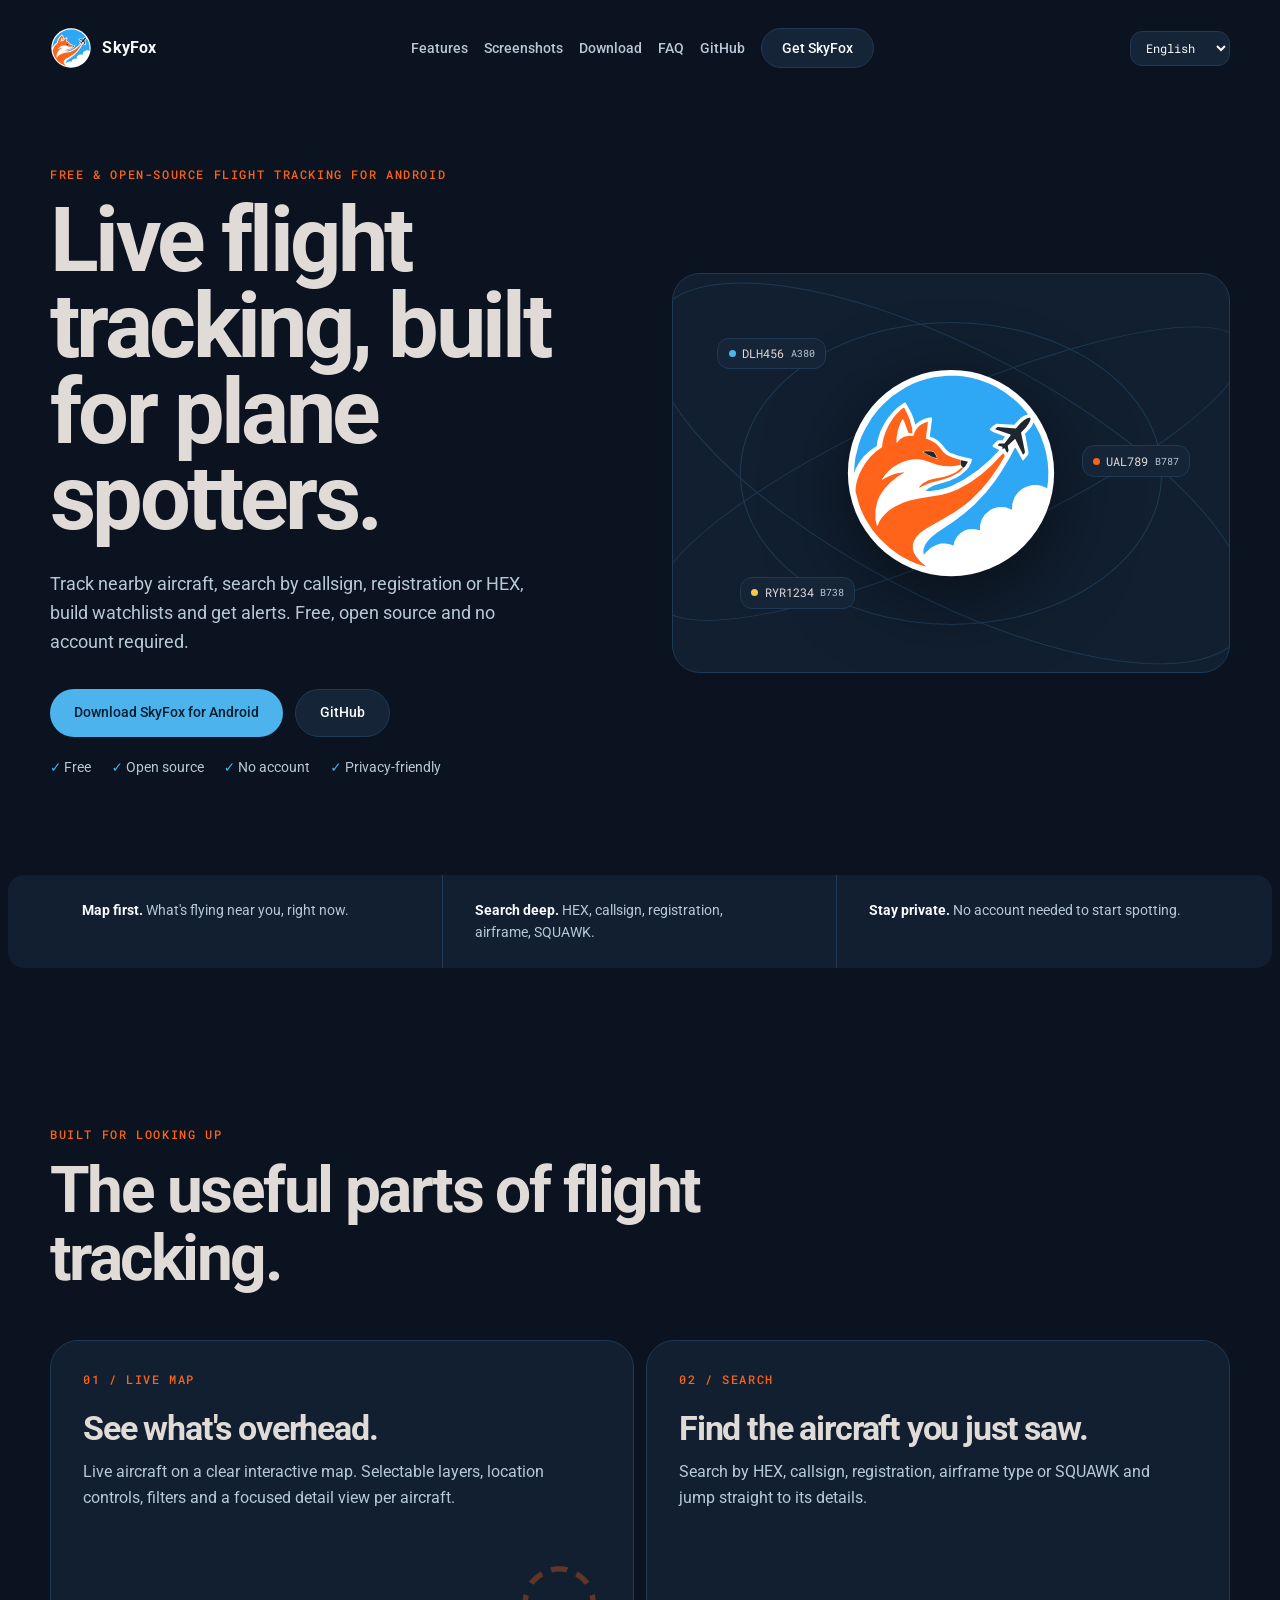
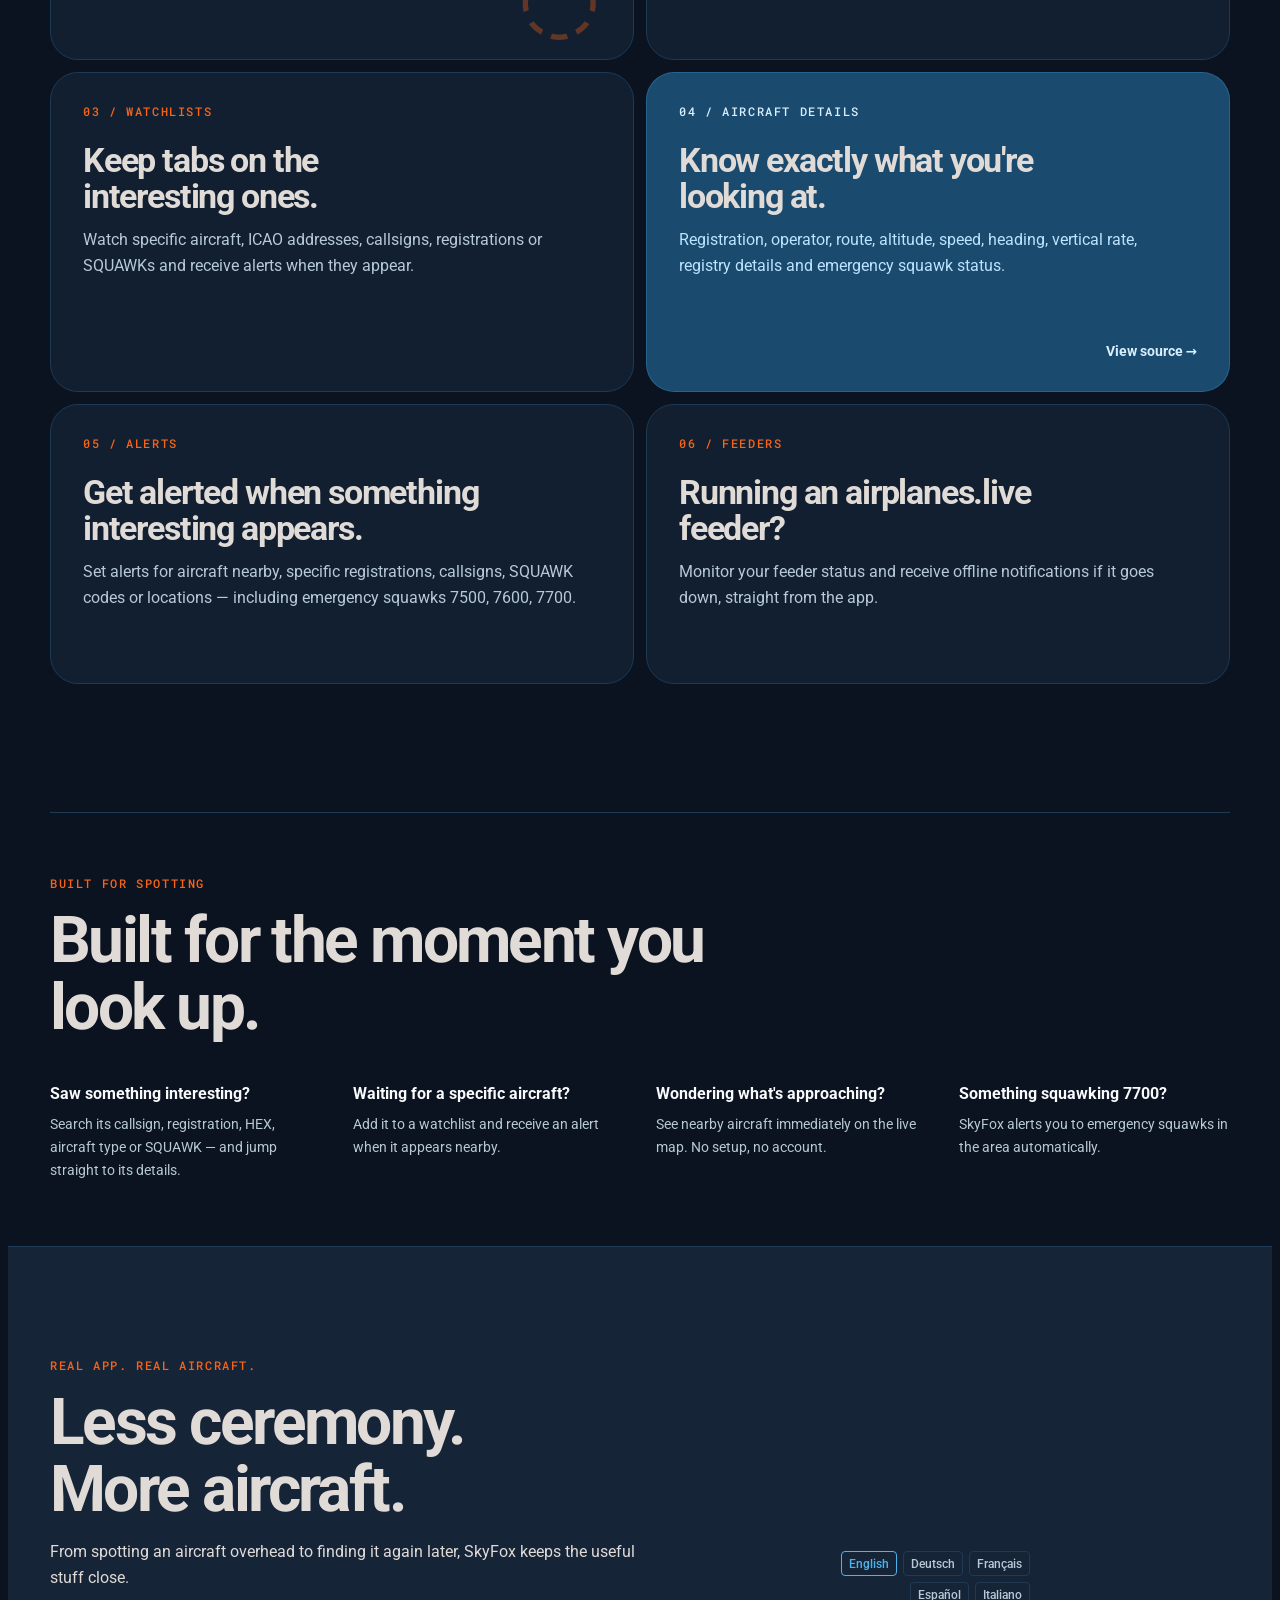
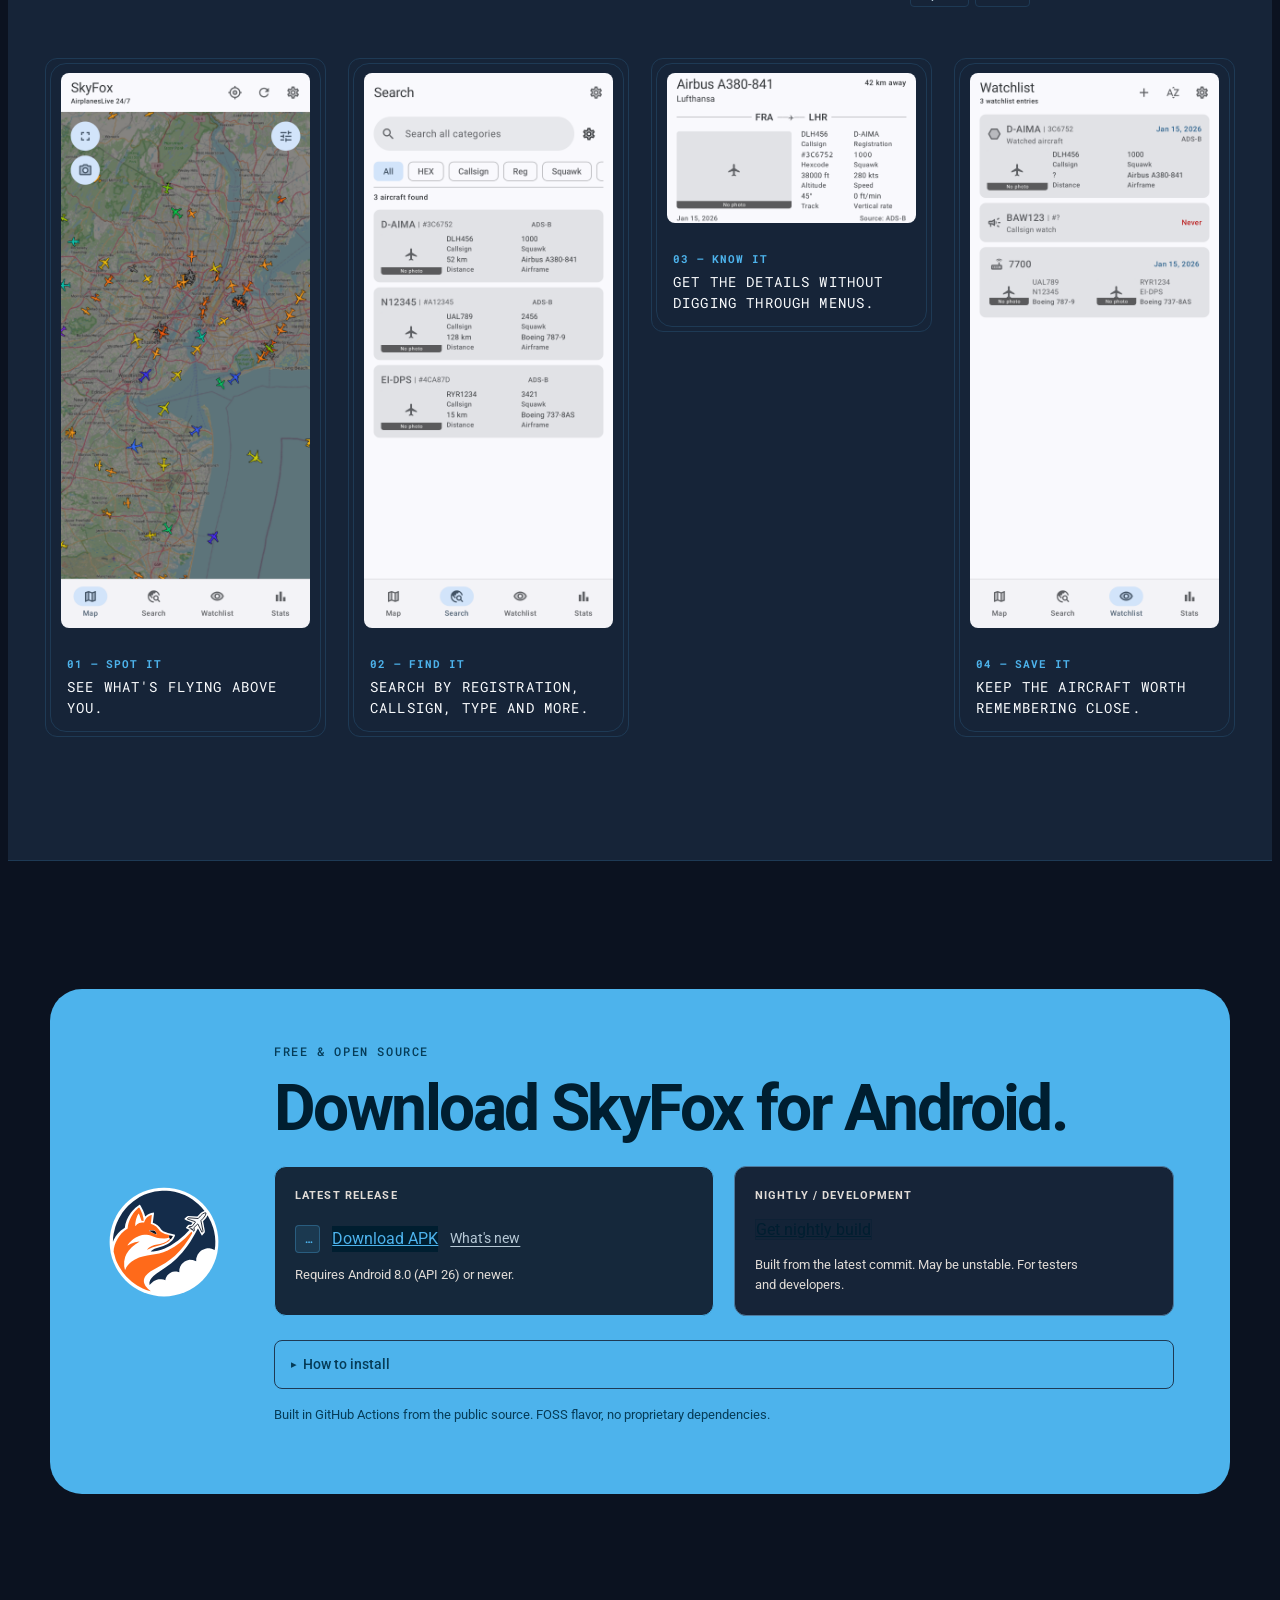
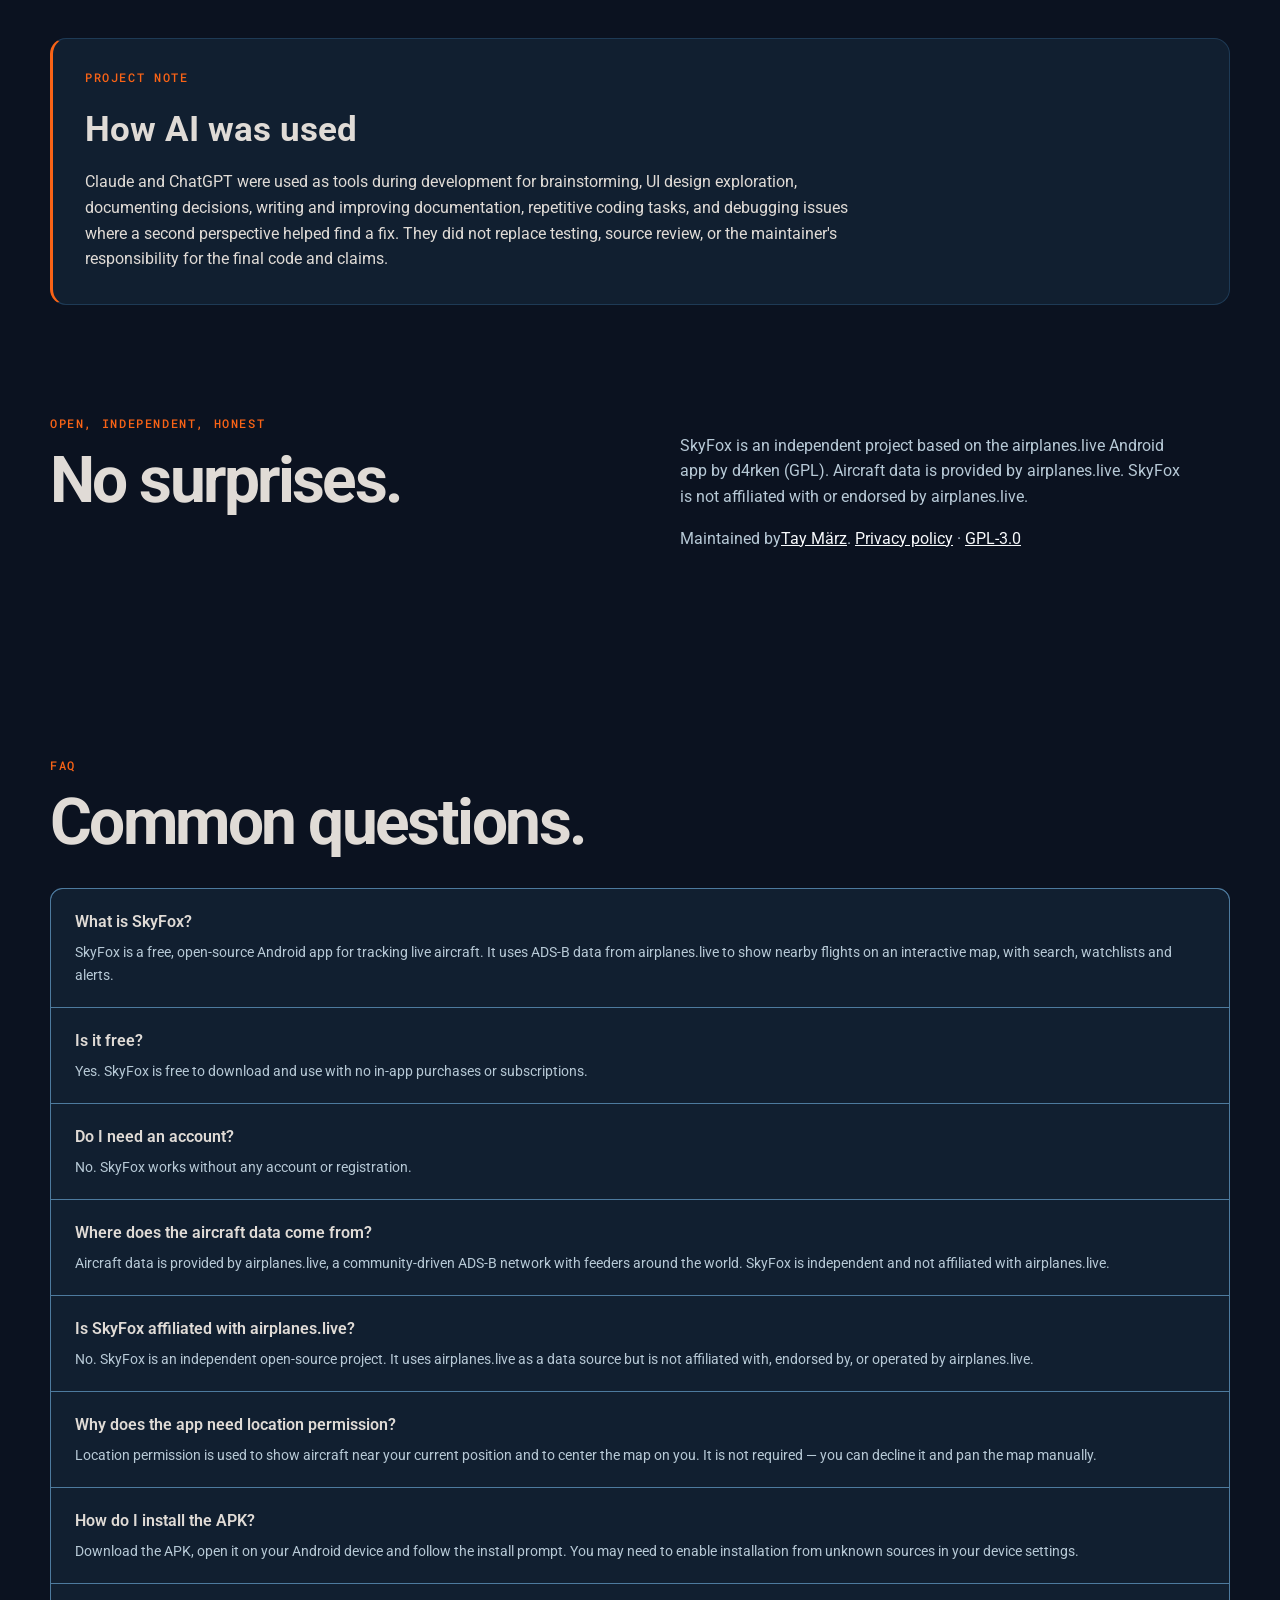
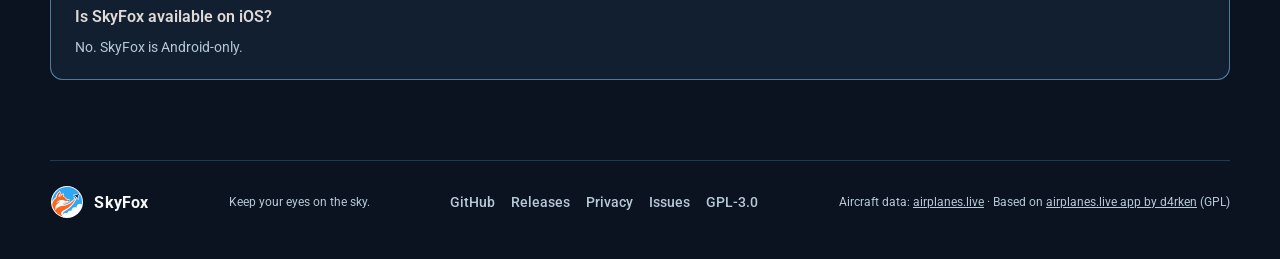
==== commit f62b79d3: "redesign: turn screenshots into product story" ====
--- a/index.html
+++ b/index.html
@@ -15,7 +15,7 @@
   <meta property="og:url" content="https://skyfox.taymaerz.de/">
   <meta property="og:title" content="SkyFox – Free Open-Source Flight Tracker for Android">
   <meta property="og:description" content="Track nearby aircraft live on Android. Search by callsign, registration, HEX or squawk, create watchlists and receive alerts. Free, open source, no account required.">
-  <meta property="og:image" content="https://skyfox.taymaerz.de/assets/og-image.png">
+  <meta property="og:image" content="https://skyfox.taymaerz.de/assets/og-image.jpg">
   <meta property="og:image:width" content="1200">
   <meta property="og:image:height" content="630">
   <meta property="og:site_name" content="SkyFox">
@@ -24,7 +24,7 @@
   <meta name="twitter:card" content="summary_large_image">
   <meta name="twitter:title" content="SkyFox – Free Open-Source Flight Tracker for Android">
   <meta name="twitter:description" content="Track nearby aircraft live on Android. Free, open source, no account required.">
-  <meta name="twitter:image" content="https://skyfox.taymaerz.de/assets/og-image.png">
+  <meta name="twitter:image" content="https://skyfox.taymaerz.de/assets/og-image.jpg">
 
   <!-- Icons -->
   <link rel="icon" type="image/svg+xml" href="assets/SkyFox_Monochrome.svg">
@@ -58,8 +58,8 @@
         "applicationCategory": "UtilitiesApplication",
         "description": "Free, open-source ADS-B flight tracker for Android. Track nearby aircraft, search by callsign, registration, HEX or squawk, build watchlists and receive alerts. No account required.",
         "url": "https://skyfox.taymaerz.de/",
-        "downloadUrl": "https://github.com/taynotfound/skyfox/releases/latest",
-        "softwareVersion": "0.9.0-beta-rc2",
+        "downloadUrl": "https://github.com/taynotfound/skyfox/releases/latest/download/skyfox-release.apk",
+        "softwareVersion": "0.10.0",
         "license": "https://www.gnu.org/licenses/gpl-3.0.en.html",
         "author": {
           "@type": "Person",
@@ -204,11 +204,13 @@
     <section id="screens" class="screens-section">
       <div class="wrap">
         <div class="section-heading screens-heading">
-          <p class="eyebrow" data-i18n="screensEyebrow">Real screenshots</p>
-          <h2 data-i18n="galleryTitle">Less ceremony. More aircraft.</h2>
-          <p data-i18n="galleryIntro">These are real SkyFox screens from the app, not mockups.</p>
-        </div>
-        <div class="gallery-controls" role="group" aria-label="Screenshot language"><button class="locale-button active" data-gallery-locale="en">English</button><button class="locale-button" data-gallery-locale="de">Deutsch</button><button class="locale-button" data-gallery-locale="fr">Français</button><button class="locale-button" data-gallery-locale="es">Español</button><button class="locale-button" data-gallery-locale="it">Italiano</button></div>
+          <div>
+            <p class="eyebrow" data-i18n="screensEyebrow">Real app. Real aircraft.</p>
+            <h2 data-i18n="galleryTitle">Less ceremony.<br>More aircraft.</h2>
+            <p data-i18n="galleryIntro">From spotting an aircraft overhead to finding it again later, SkyFox keeps the useful stuff close.</p>
+          </div>
+          <div class="gallery-controls" role="group" aria-label="Screenshot language"><button class="locale-button active" data-gallery-locale="en">English</button><button class="locale-button" data-gallery-locale="de">Deutsch</button><button class="locale-button" data-gallery-locale="fr">Français</button><button class="locale-button" data-gallery-locale="es">Español</button><button class="locale-button" data-gallery-locale="it">Italiano</button></div>
+        </div>
         <div class="screenshots" id="gallery"></div>
       </div>
     </section>
@@ -255,6 +257,12 @@
       </div>
     </section>
 
+    <section class="ai-notice wrap" aria-labelledby="ai-notice-title">
+      <p class="eyebrow">Project note</p>
+      <h2 id="ai-notice-title">How AI was used</h2>
+      <p>Claude and ChatGPT were used as tools during development for brainstorming, UI design exploration, documenting decisions, writing and improving documentation, repetitive coding tasks, and debugging issues where a second perspective helped find a fix. They did not replace testing, source review, or the maintainer's responsibility for the final code and claims.</p>
+    </section>
+
     <section class="trust-section wrap">
       <div>
         <p class="eyebrow" data-i18n="trustEyebrow">Open, independent, honest</p>
@@ -262,7 +270,7 @@
       </div>
       <div class="trust-copy">
         <p data-i18n="trustP1">SkyFox is an independent project based on the airplanes.live Android app by d4rken (GPL). Aircraft data is provided by airplanes.live. SkyFox is not affiliated with or endorsed by airplanes.live.</p>
-        <p><span data-i18n="trustP2">Maintained by </span><a href="https://taymaerz.de" rel="noreferrer">Tay März</a>. <a href="privacy" data-i18n="trustPrivacyLink">Privacy policy</a> · <a href="https://github.com/taynotfound/skyfox/blob/main/LICENSE" rel="noreferrer">GPL-3.0</a></p>
+        <p><span data-i18n="trustP2">Maintained by </span><a href="https://taymaerz.de" rel="noreferrer">Tay März</a>. <a href="/privacy" data-i18n="trustPrivacyLink">Privacy policy</a> · <a href="https://github.com/taynotfound/skyfox/blob/main/LICENSE" rel="noreferrer">GPL-3.0</a></p>
       </div>
     </section>
 
@@ -314,7 +322,7 @@
     <nav aria-label="Footer navigation">
       <a href="https://github.com/taynotfound/skyfox" rel="noreferrer">GitHub</a>
       <a href="https://github.com/taynotfound/skyfox/releases" rel="noreferrer" data-i18n="footerReleases">Releases</a>
-      <a href="privacy" data-i18n="footerPrivacy">Privacy</a>
+      <a href="/privacy" data-i18n="footerPrivacy">Privacy</a>
       <a href="https://github.com/taynotfound/skyfox/issues" rel="noreferrer" data-i18n="footerIssues">Issues</a>
       <a href="https://github.com/taynotfound/skyfox/blob/main/LICENSE" rel="noreferrer">GPL-3.0</a>
     </nav>
--- a/style.css
+++ b/style.css
@@ -7,9 +7,9 @@
   --md-surface-2:    #162438;
   --md-surface-3:    #1c2d40;
   --md-on-surface:   #f8fafc;
-  --md-on-surface-v:   #8aafc8;
-  --md-on-surface-var: #8aafc8;   /* alias — appended blocks use this name */
-  --md-on-bg:          #e0dbd6;   /* alias for on-surface on bg */
+  --md-on-surface-v:   #b7c9d6;
+  --md-on-surface-var: #b7c9d6;   /* readable muted text on dark surfaces */
+  --md-on-bg:          #e0dbd6;   /* primary body text */
   --font-mono:         'Roboto Mono', monospace;
   --md-outline:      #4d7a9e;
   --md-outline-v:    #1e3a55;
@@ -34,9 +34,9 @@
 *, *::before, *::after { box-sizing: border-box; }
 html { scroll-behavior: smooth; }
 body {
-  margin: 0;
+  font-family: 'Roboto', system-ui, sans-serif;
   background: var(--md-bg);
-  color: var(--md-on-surface);
+  color: var(--md-on-bg);
   font: 400 16px/1.6 'Roboto', system-ui, sans-serif;
 }
 a { color: inherit; }
@@ -249,9 +249,11 @@
 .feature-accent {
   background: var(--md-primary-c);
   border-color: color-mix(in srgb, var(--md-primary) 25%, transparent);
-}
-.feature-accent .feature-index,
-.feature-accent .feature-link { color: var(--md-on-primary-c); }
+  color: var(--md-on-bg);
+}
+.feature-accent .feature-index { color: #d8efff; }
+.feature-accent .feature-link { color: #d8efff; }
+.feature-accent p:not(.feature-index) { color: var(--md-on-bg); }
 .feature h3 {
   max-width: 460px;
   margin: 1.5rem 0 .75rem;
@@ -281,26 +283,47 @@
 
 /* ─── screenshots ─── */
 .screens-section {
-  padding: 8rem 0;
+  padding: 6rem 0;
   background: var(--md-surface);
-  border-radius: var(--r-xl);
-  margin: 0 max(0px, calc((100vw - var(--max) - 48px) / -2));
-  padding-inline: max(24px, calc((100vw - var(--max)) / 2));
-}
-.screens-heading { display: flex; align-items: end; justify-content: space-between; gap: 2rem; }
-.screens-heading > p:last-child { max-width: 260px; margin: 0; color: var(--md-on-surface-v); }
-.screenshots { display: grid; grid-template-columns: repeat(4, 1fr); gap: 1rem; margin-top: 3.5rem; }
-.screenshots figure { margin: 0; }
+  border-block: 1px solid var(--md-outline-v);
+}
+.screens-heading {
+  display: flex;
+  align-items: end;
+  justify-content: space-between;
+  gap: 2rem;
+}
+.screens-heading > p:last-child {
+  max-width: 260px;
+  margin: 0;
+  color: var(--md-on-surface-v);
+}
+.screenshots {
+  display: grid;
+  grid-template-columns: repeat(4, minmax(0, 1fr));
+  gap: 1rem;
+  margin-top: 2.5rem;
+  align-items: start;
+}
+.screenshots figure {
+  min-width: 0;
+  margin: 0;
+  padding: .6rem .6rem .75rem;
+  background: var(--md-surface-2);
+  border: 1px solid var(--md-outline-v);
+  border-radius: var(--r-md);
+}
 .screenshots img {
-  display: block; width: 100%; height: auto;
-  background: var(--md-surface-2);
-  border-radius: var(--r-md);
-  border: 1px solid var(--md-outline-v);
-}
-.screenshots figure:nth-child(2) { padding-top: 4rem; }
-.screenshots figure:nth-child(4) { padding-top: 2rem; }
+  display: block;
+  width: 100%;
+  height: auto;
+  border-radius: calc(var(--r-md) - 5px);
+  background: var(--md-bg);
+}
 .screenshots figcaption {
-  display: flex; gap: .6rem; margin-top: .8rem;
+  display: flex;
+  gap: .6rem;
+  margin: .75rem .15rem 0;
   color: var(--md-on-surface-v);
   font: .7rem 'Roboto Mono', monospace;
   text-transform: uppercase;
@@ -345,9 +368,11 @@
   color: var(--md-on-primary);
   border-radius: var(--r-xl);
 }
-.download-card .eyebrow { color: color-mix(in srgb, var(--md-on-primary) 60%, transparent); }
-.download-card h2 { color: var(--md-on-primary); }
-.download-card p:not(.eyebrow) { max-width: 560px; color: color-mix(in srgb, var(--md-on-primary) 75%, transparent); }
+.download-card .eyebrow { color: #063c58; }
+.download-card h2 { color: #001e30; }
+.download-card p:not(.eyebrow) { max-width: 560px; color: #063c58; }
+.download-card .download-tier p,
+.download-card .download-tier .tier-note { color: var(--md-on-bg); }
 .download-card .button-primary { background: var(--md-on-primary); border: none; color: var(--md-primary); }
 .download-card .button-secondary {
   background: color-mix(in srgb, var(--md-on-primary) 12%, transparent);
@@ -529,6 +554,19 @@
   line-height: 1.6;
 }
 
+/* ── Project disclosure ──────────────────────────────────── */
+.ai-notice {
+  margin-top: 1rem;
+  margin-bottom: 4rem;
+  padding: 2rem;
+  border: 1px solid var(--md-outline-v);
+  border-left: 3px solid var(--md-tertiary);
+  border-radius: var(--r-md);
+  background: var(--md-surface);
+}
+.ai-notice h2 { margin: 0 0 .75rem; font-size: clamp(1.5rem, 3vw, 2.2rem); }
+.ai-notice p:last-child { max-width: 780px; margin: 0; color: var(--md-on-bg); }
+
 /* ── Footer attr ─────────────────────────────────────────── */
 .footer-attr {
   font-size: .75rem;
@@ -572,3 +610,99 @@
 .install-steps li { margin-bottom: .5rem; line-height: 1.6; }
 .install-note { margin: 0; color: var(--md-on-surface-v); font-size: .82rem; }
 .install-note a { color: var(--md-primary); }
+
+.download-card .install-guide summary { color: #063c58; }
+.download-card .install-steps { color: #001e30; }
+.download-card .install-note { color: #063c58; }
+.download-card .install-note a,
+.download-card .download-meta a { color: #001e30; }
+
+/* ── Screenshot gallery ───────────────────────── */
+.screens-section {
+  padding: 7rem 0 8rem;
+  background: var(--md-surface-2);
+  border-block: 1px solid var(--md-outline-v);
+}
+.screens-heading {
+  display: grid;
+  grid-template-columns: minmax(0, 1fr) auto;
+  gap: 2rem;
+  align-items: end;
+  margin-bottom: 3.5rem;
+  max-width: 980px;
+}
+.screens-heading h2 { max-width: 12ch; }
+.screens-heading > div:first-child > p:last-child { max-width: 620px; }
+
+.gallery-controls {
+  display: flex; gap: .35rem; flex-wrap: wrap; justify-content: flex-end;
+  max-width: 250px;
+}
+.locale-button {
+  padding: .25rem .45rem; border-radius: 4px;
+  border: 1px solid var(--md-outline-v);
+  background: transparent; color: var(--md-on-surface-v);
+  font-size: .78rem; cursor: pointer; font-family: inherit;
+  transition: background .15s, color .15s, border-color .15s;
+}
+.locale-button:hover { background: var(--md-surface-2); color: var(--md-on-bg); }
+.locale-button.active {
+  background: transparent; color: var(--md-primary);
+  border-color: var(--md-primary);
+}
+
+.screenshots {
+  display: grid;
+  grid-template-columns: repeat(4, minmax(0, 1fr));
+  gap: 2rem;
+  align-items: start;
+}
+
+.screenshot-item {
+  display: flex; flex-direction: column; gap: 1rem;
+  position: relative;
+}
+/* phone chrome shell */
+.screenshot-item::before {
+  content: '';
+  position: absolute; inset: -6px;
+  border-radius: 12px;
+  border: 1px solid var(--md-outline-v);
+  pointer-events: none;
+  z-index: 1;
+}
+.screenshot-item img {
+  width: 100%;
+  height: auto;
+  aspect-ratio: auto;
+  object-fit: contain;
+  object-position: top;
+  border-radius: 8px;
+  display: block;
+  background: var(--md-surface-2);
+}
+.screenshot-item figcaption {
+  display: flex; flex-direction: column; gap: .3rem;
+  font-size: .9rem; color: var(--md-on-surface);
+  text-align: left; line-height: 1.45; padding: 0 .25rem;
+}
+.screenshot-item figcaption strong {
+  color: var(--md-primary);
+  font-family: var(--font-mono);
+  font-size: .7rem;
+  letter-spacing: .08em;
+}
+.screenshot-item figcaption span { color: var(--md-on-surface); }
+
+@media (max-width: 900px) {
+  .screenshots { grid-template-columns: repeat(2, 1fr); }
+  .screens-heading { grid-template-columns: 1fr; }
+  .gallery-controls { justify-content: flex-start; max-width: none; }
+}
+@media (max-width: 480px) {
+  .screenshots {
+    grid-template-columns: repeat(2, 1fr);
+    gap: .75rem;
+  }
+}
+
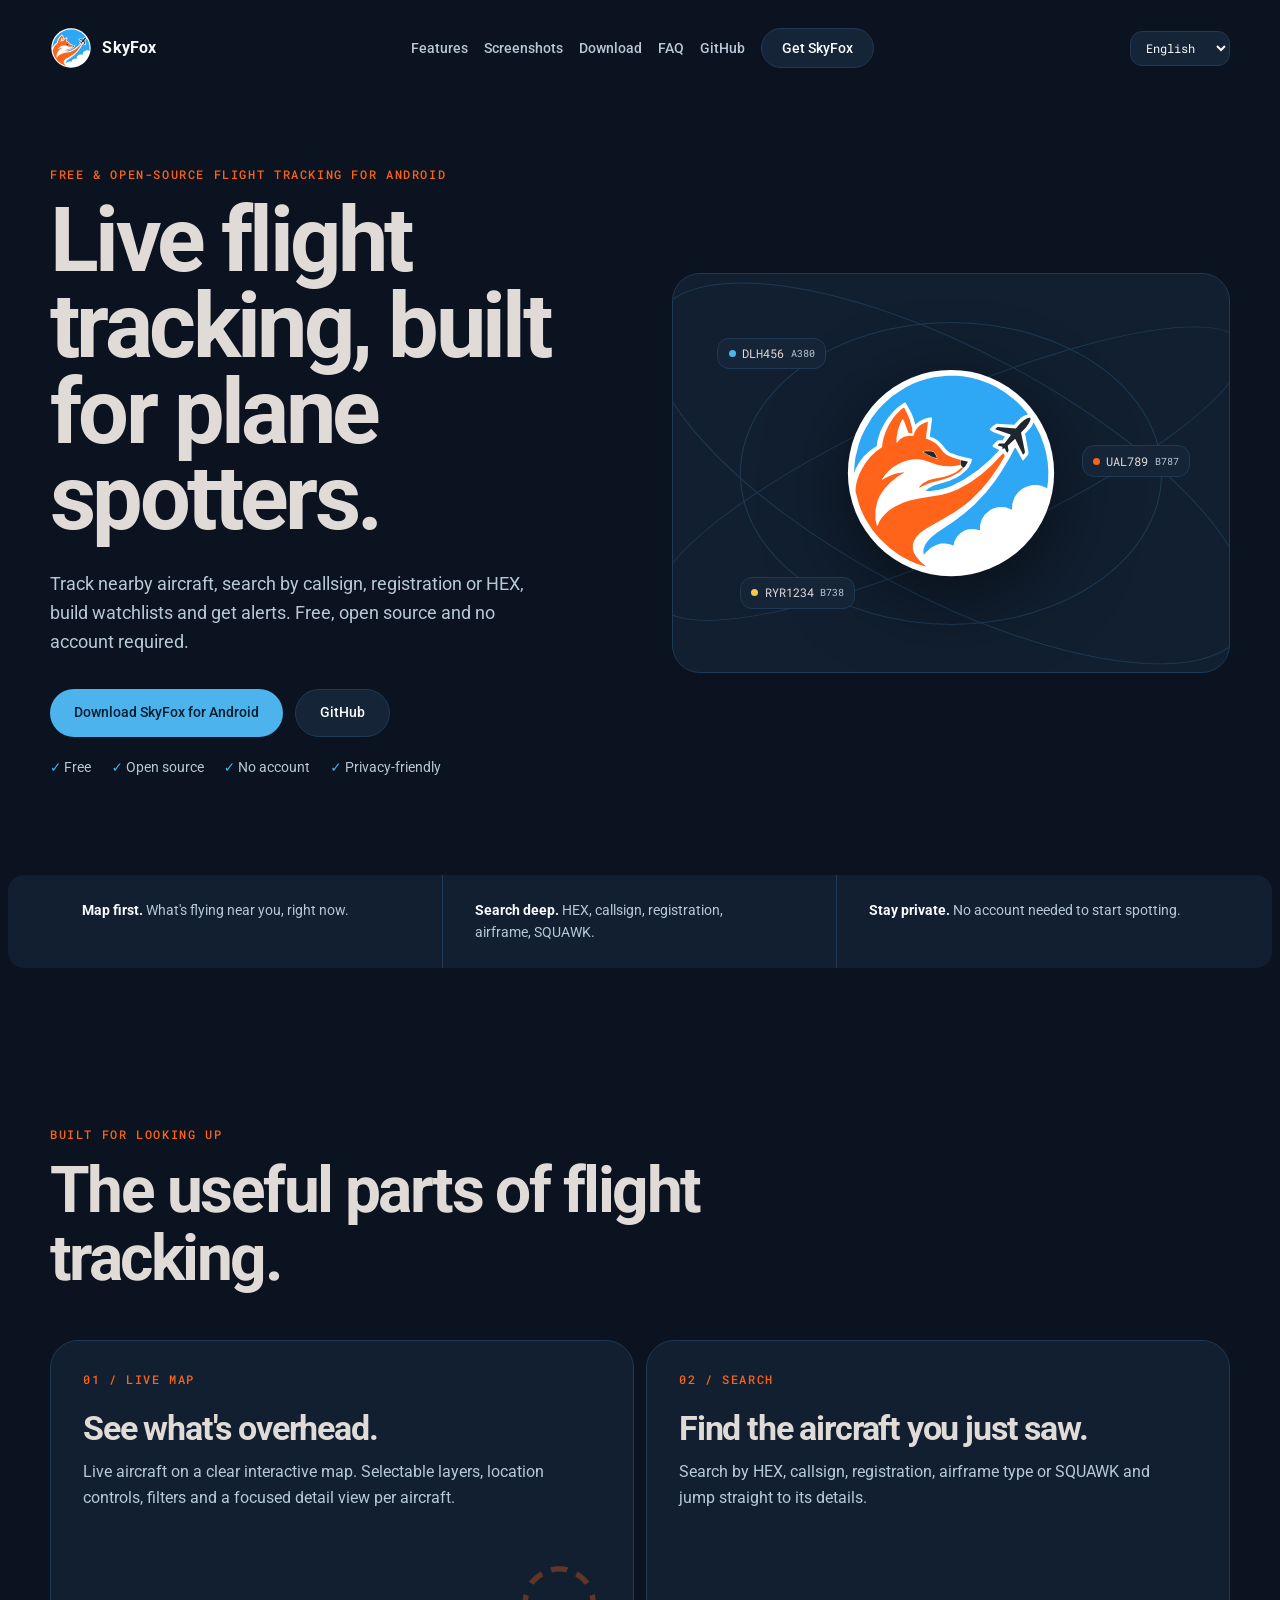
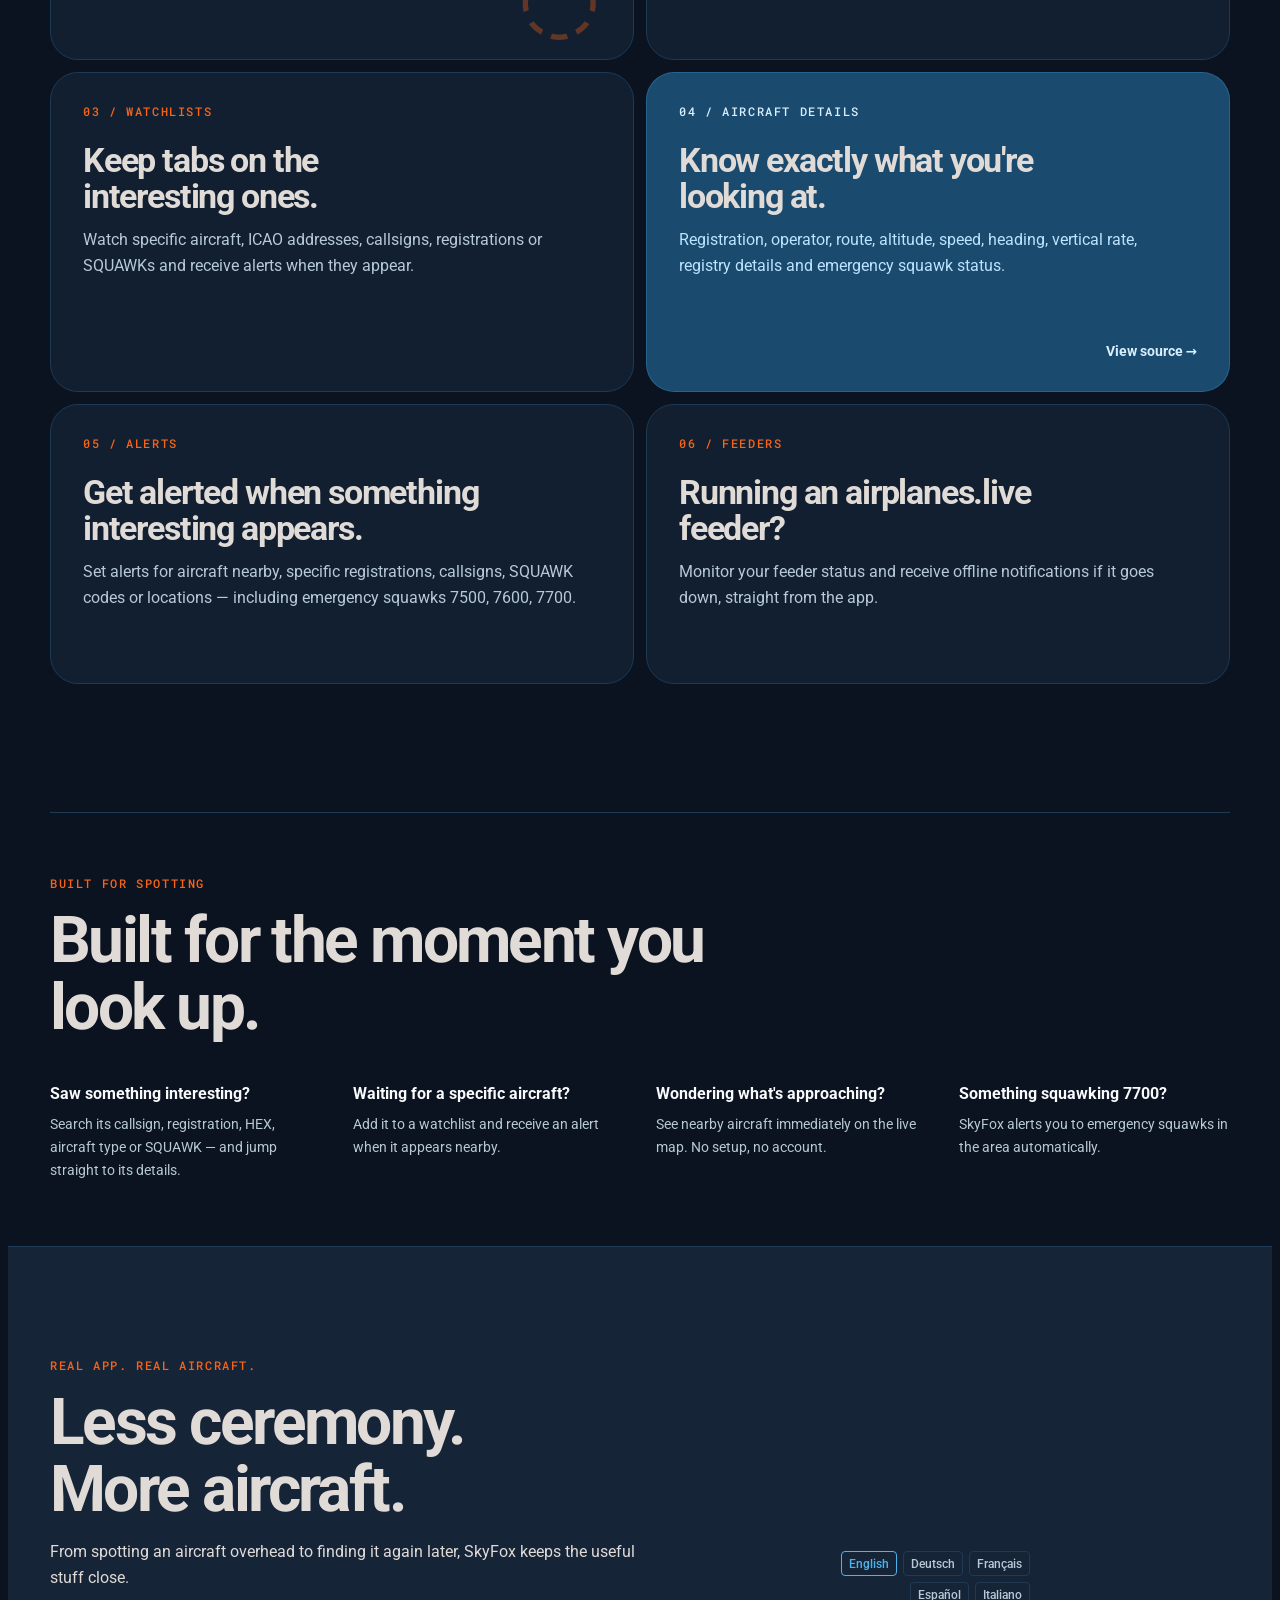
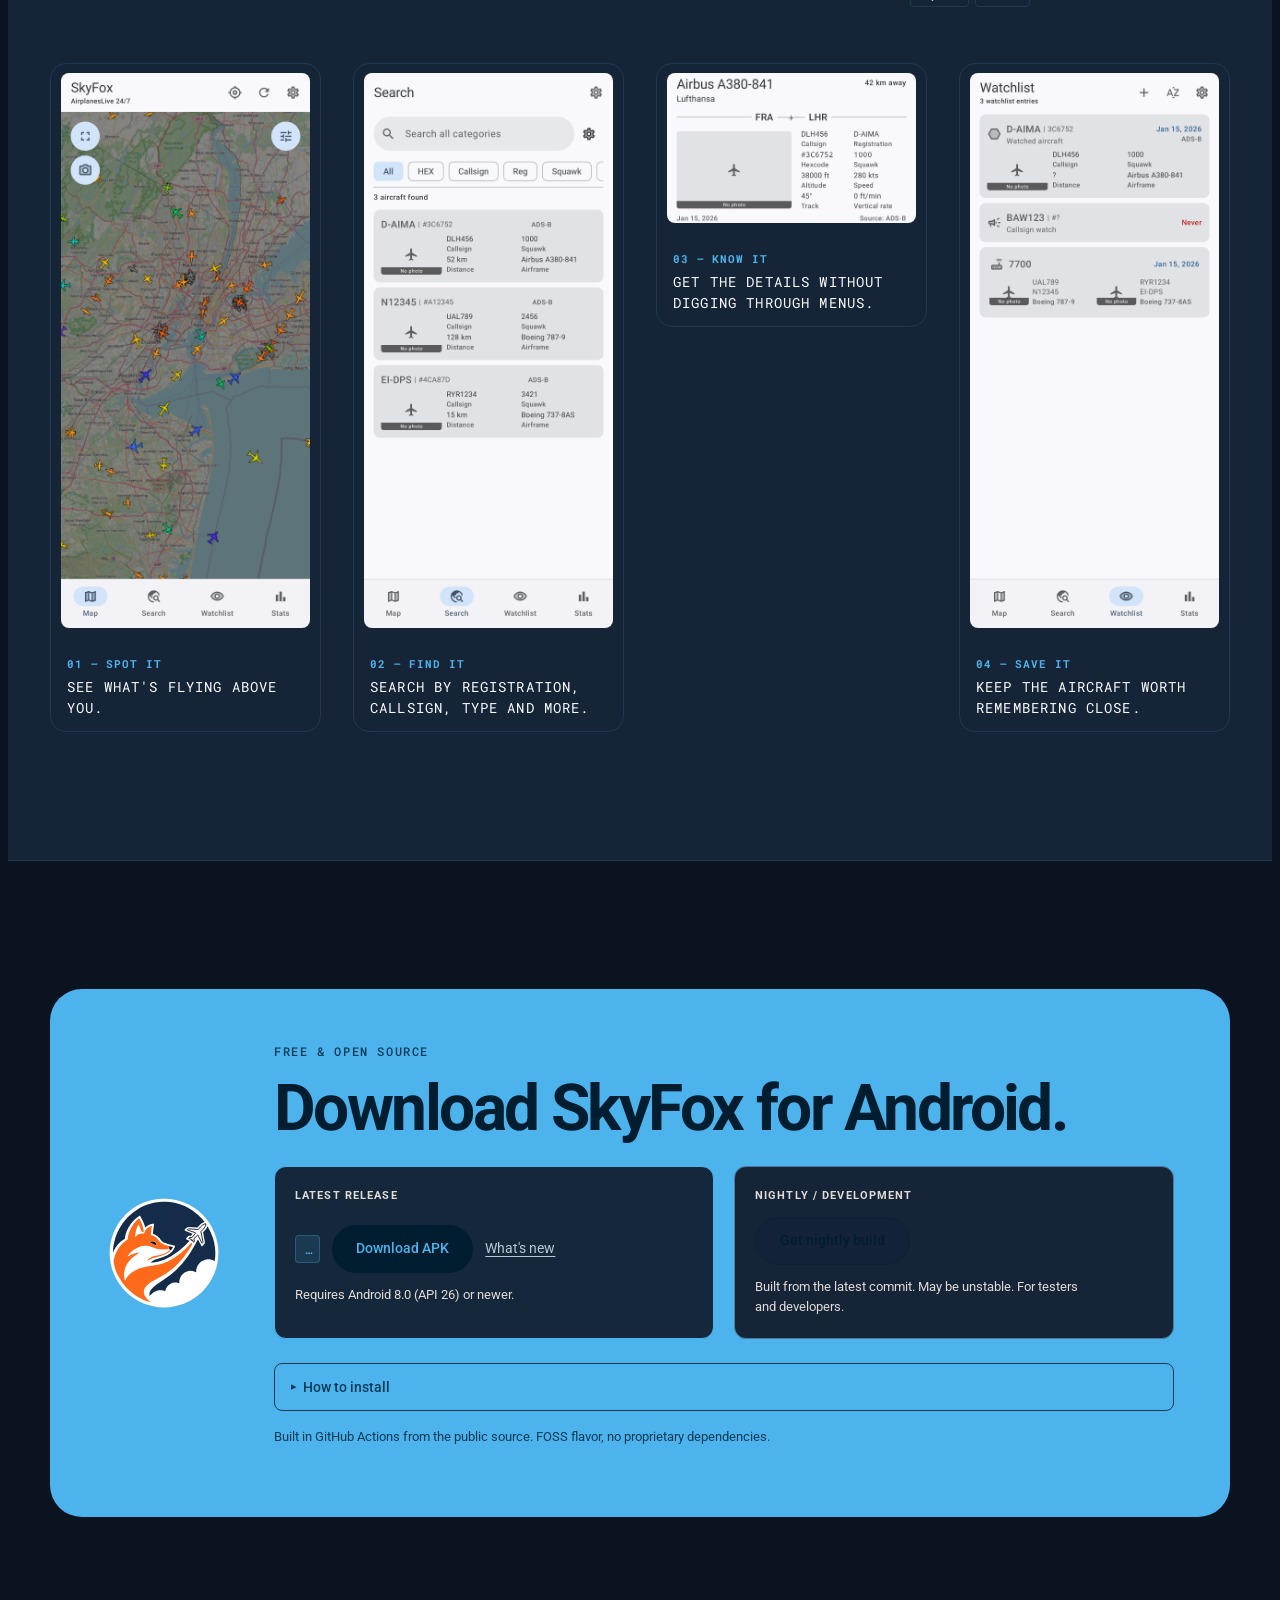
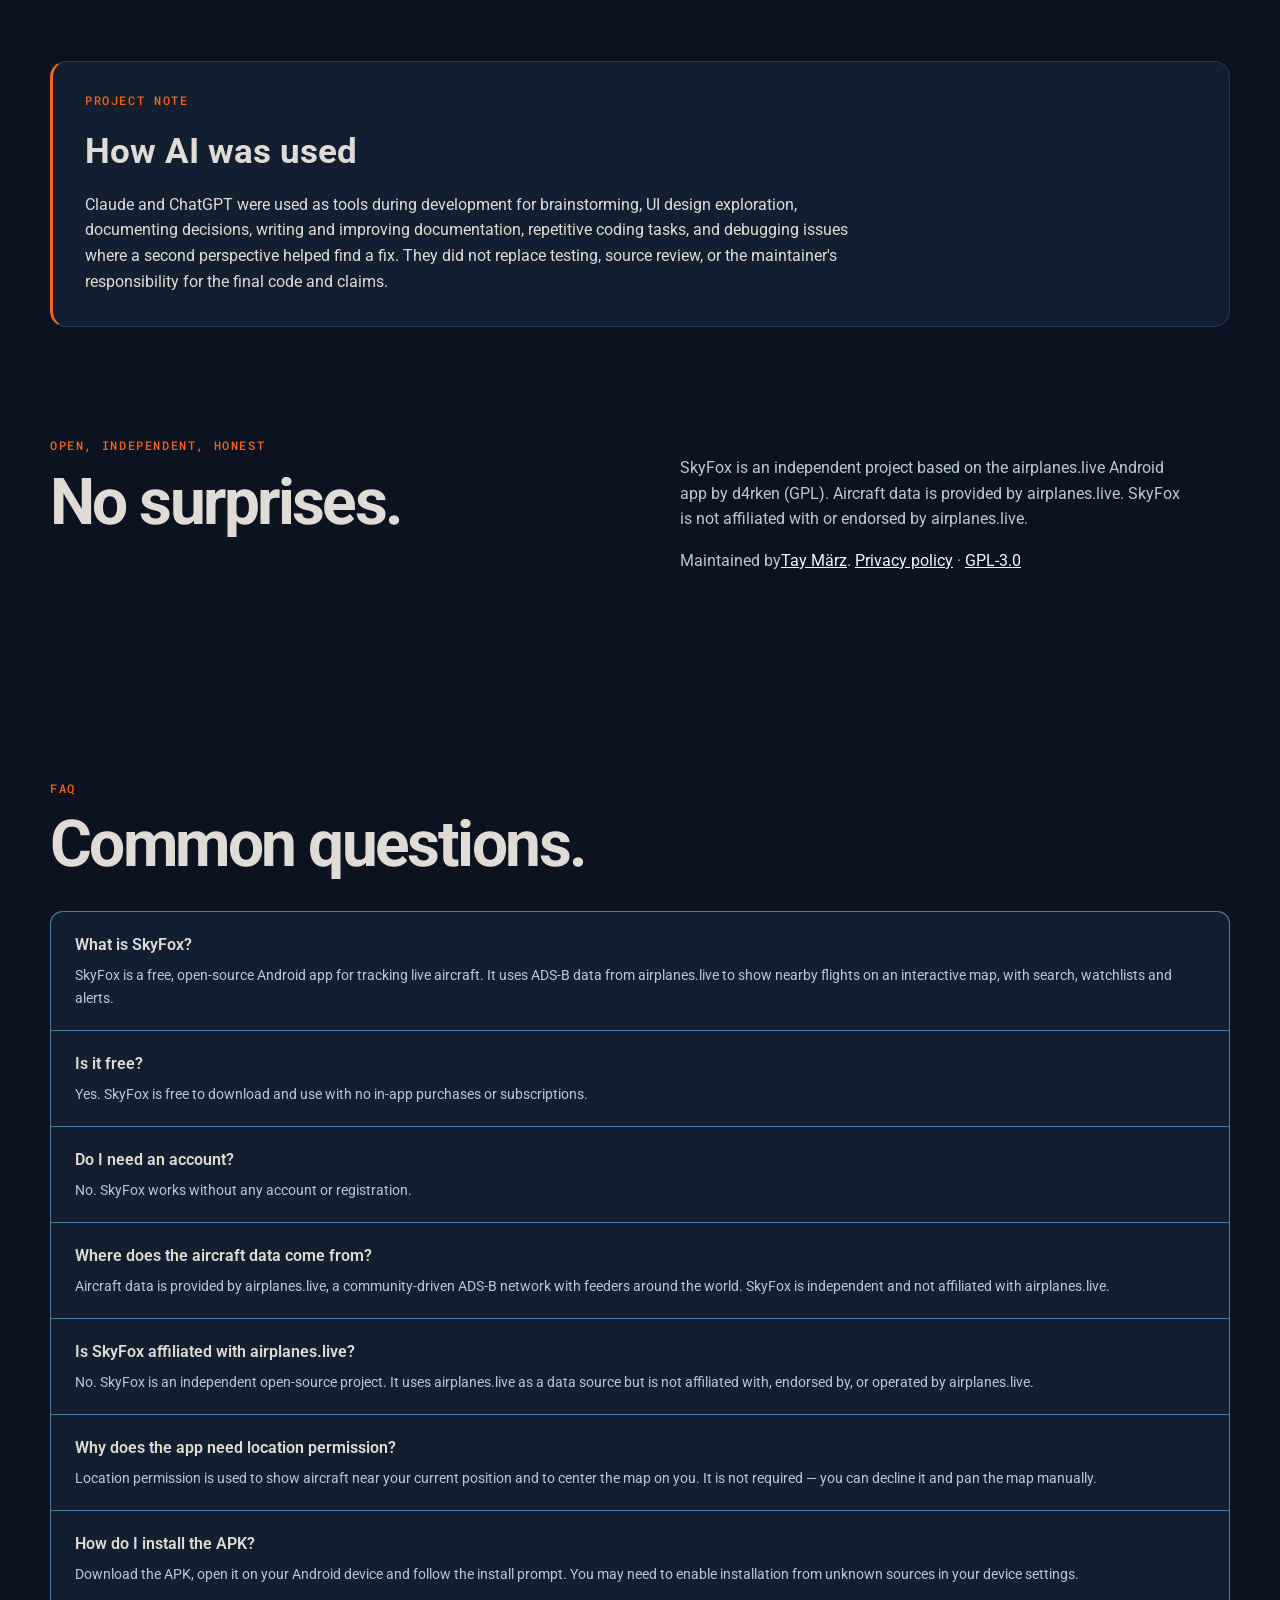
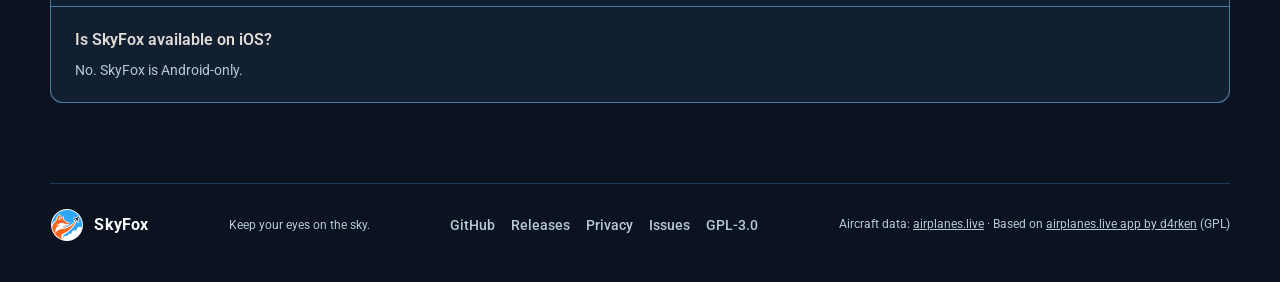
==== commit e773a393: "fix: simplify material screenshot surfaces and buttons" ====
--- a/index.html
+++ b/index.html
@@ -227,14 +227,14 @@
               <p class="tier-label" data-i18n="dlTierStableLabel">Latest Release</p>
               <div class="release-badge" id="release-badge">
                 <span class="release-tag" id="release-tag">…</span>
-                <a class="button-primary" id="release-dl" href="https://github.com/taynotfound/skyfox/releases/latest/download/skyfox-release.apk" data-i18n="downloadBtn">Download APK</a>
+                <a class="button button-primary" id="release-dl" href="https://github.com/taynotfound/skyfox/releases/latest/download/skyfox-release.apk" data-i18n="downloadBtn">Download APK</a>
                 <a class="release-notes-link" id="release-notes" href="https://github.com/taynotfound/skyfox/releases/latest" target="_blank" rel="noreferrer" data-i18n="downloadChangelog">What's new</a>
               </div>
               <p class="tier-note" data-i18n="dlTierStableNote">Requires Android 8.0 (API 26) or newer.</p>
             </div>
             <div class="download-tier download-tier-nightly">
               <p class="tier-label" data-i18n="dlTierNightlyLabel">Nightly / Development</p>
-              <a class="button-secondary" href="https://github.com/taynotfound/skyfox/releases/tag/nightly" rel="noreferrer" data-i18n="dlTierNightlyBtn">Get nightly build</a>
+              <a class="button button-secondary" href="https://github.com/taynotfound/skyfox/releases/tag/nightly" rel="noreferrer" data-i18n="dlTierNightlyBtn">Get nightly build</a>
               <p class="tier-note" data-i18n="dlTierNightlyNote">Built from the latest commit. May be unstable. For testers and developers.</p>
             </div>
           </div>
--- a/style.css
+++ b/style.css
@@ -621,7 +621,6 @@
 .screens-section {
   padding: 7rem 0 8rem;
   background: var(--md-surface-2);
-  border-block: 1px solid var(--md-outline-v);
 }
 .screens-heading {
   display: grid;
@@ -662,15 +661,7 @@
   display: flex; flex-direction: column; gap: 1rem;
   position: relative;
 }
-/* phone chrome shell */
-.screenshot-item::before {
-  content: '';
-  position: absolute; inset: -6px;
-  border-radius: 12px;
-  border: 1px solid var(--md-outline-v);
-  pointer-events: none;
-  z-index: 1;
-}
+/* Screenshots sit directly on the tonal surface; no decorative phone shell. */
 .screenshot-item img {
   width: 100%;
   height: auto;
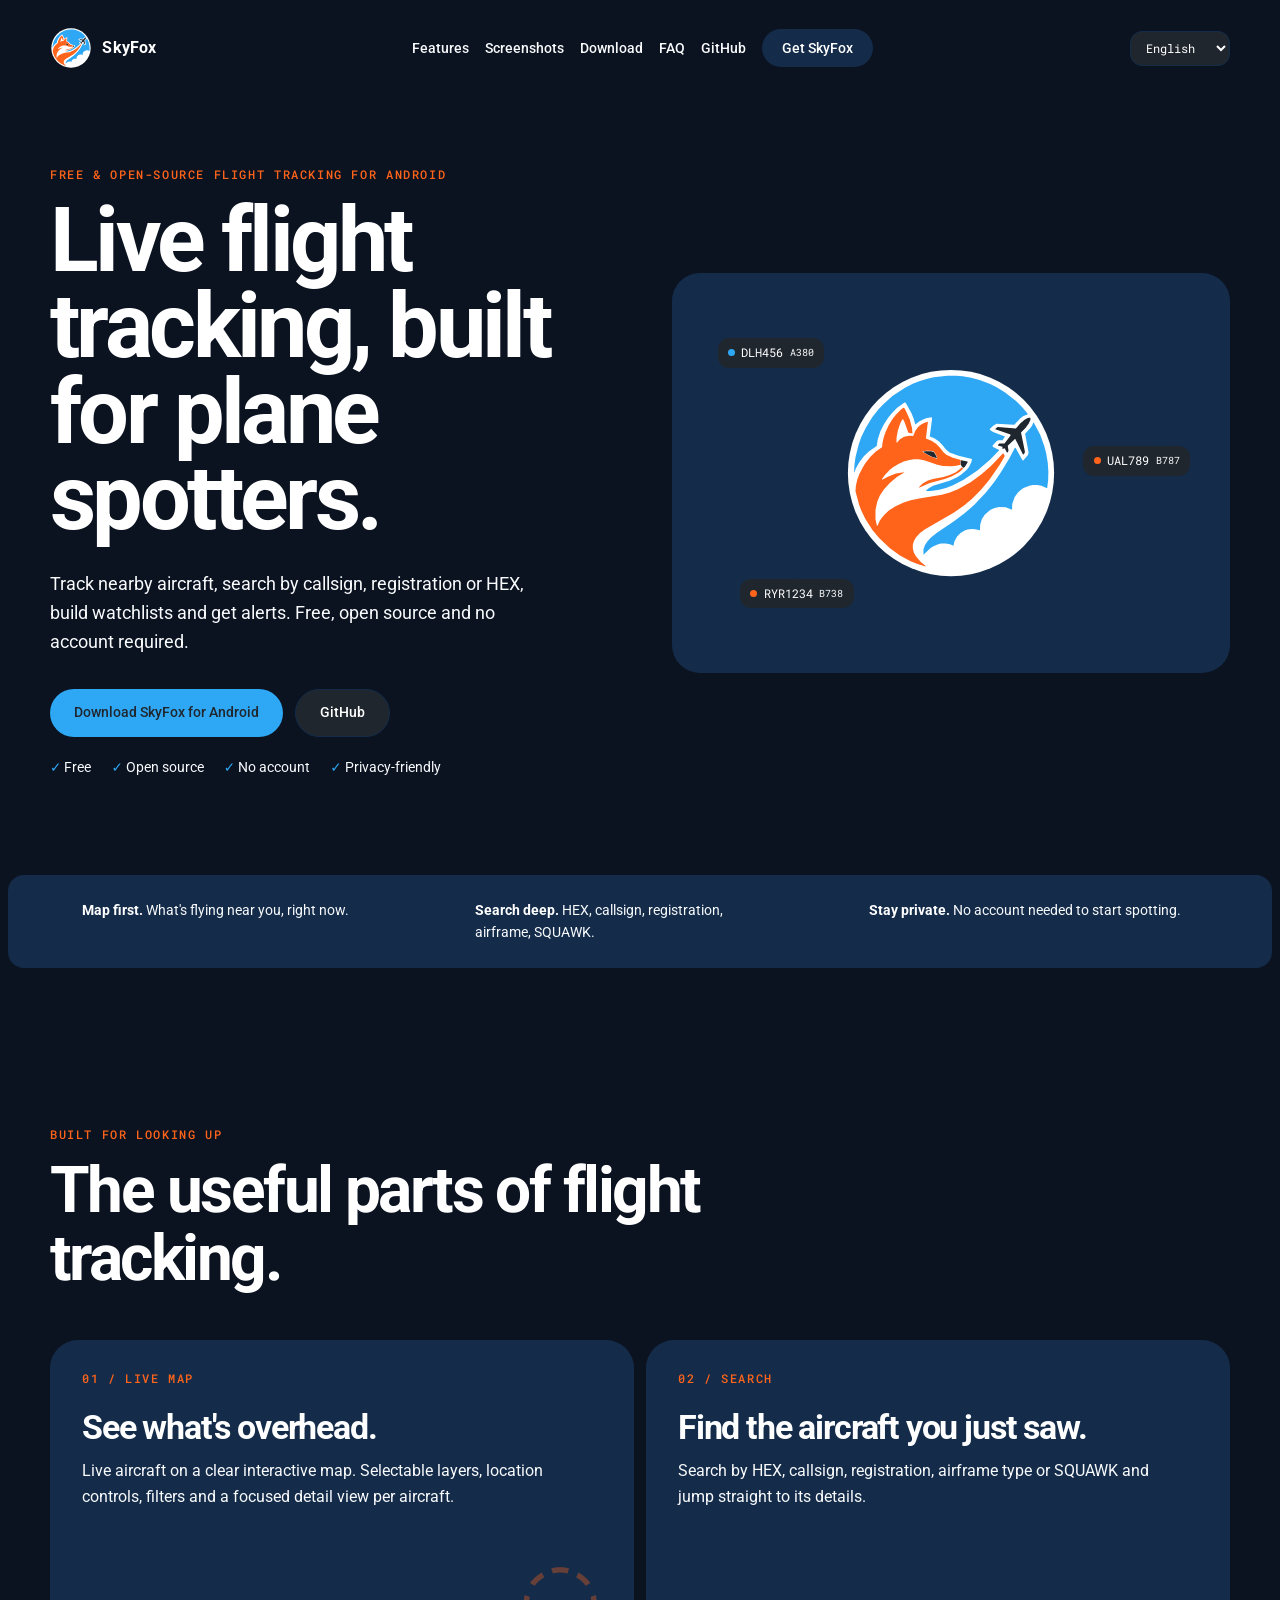
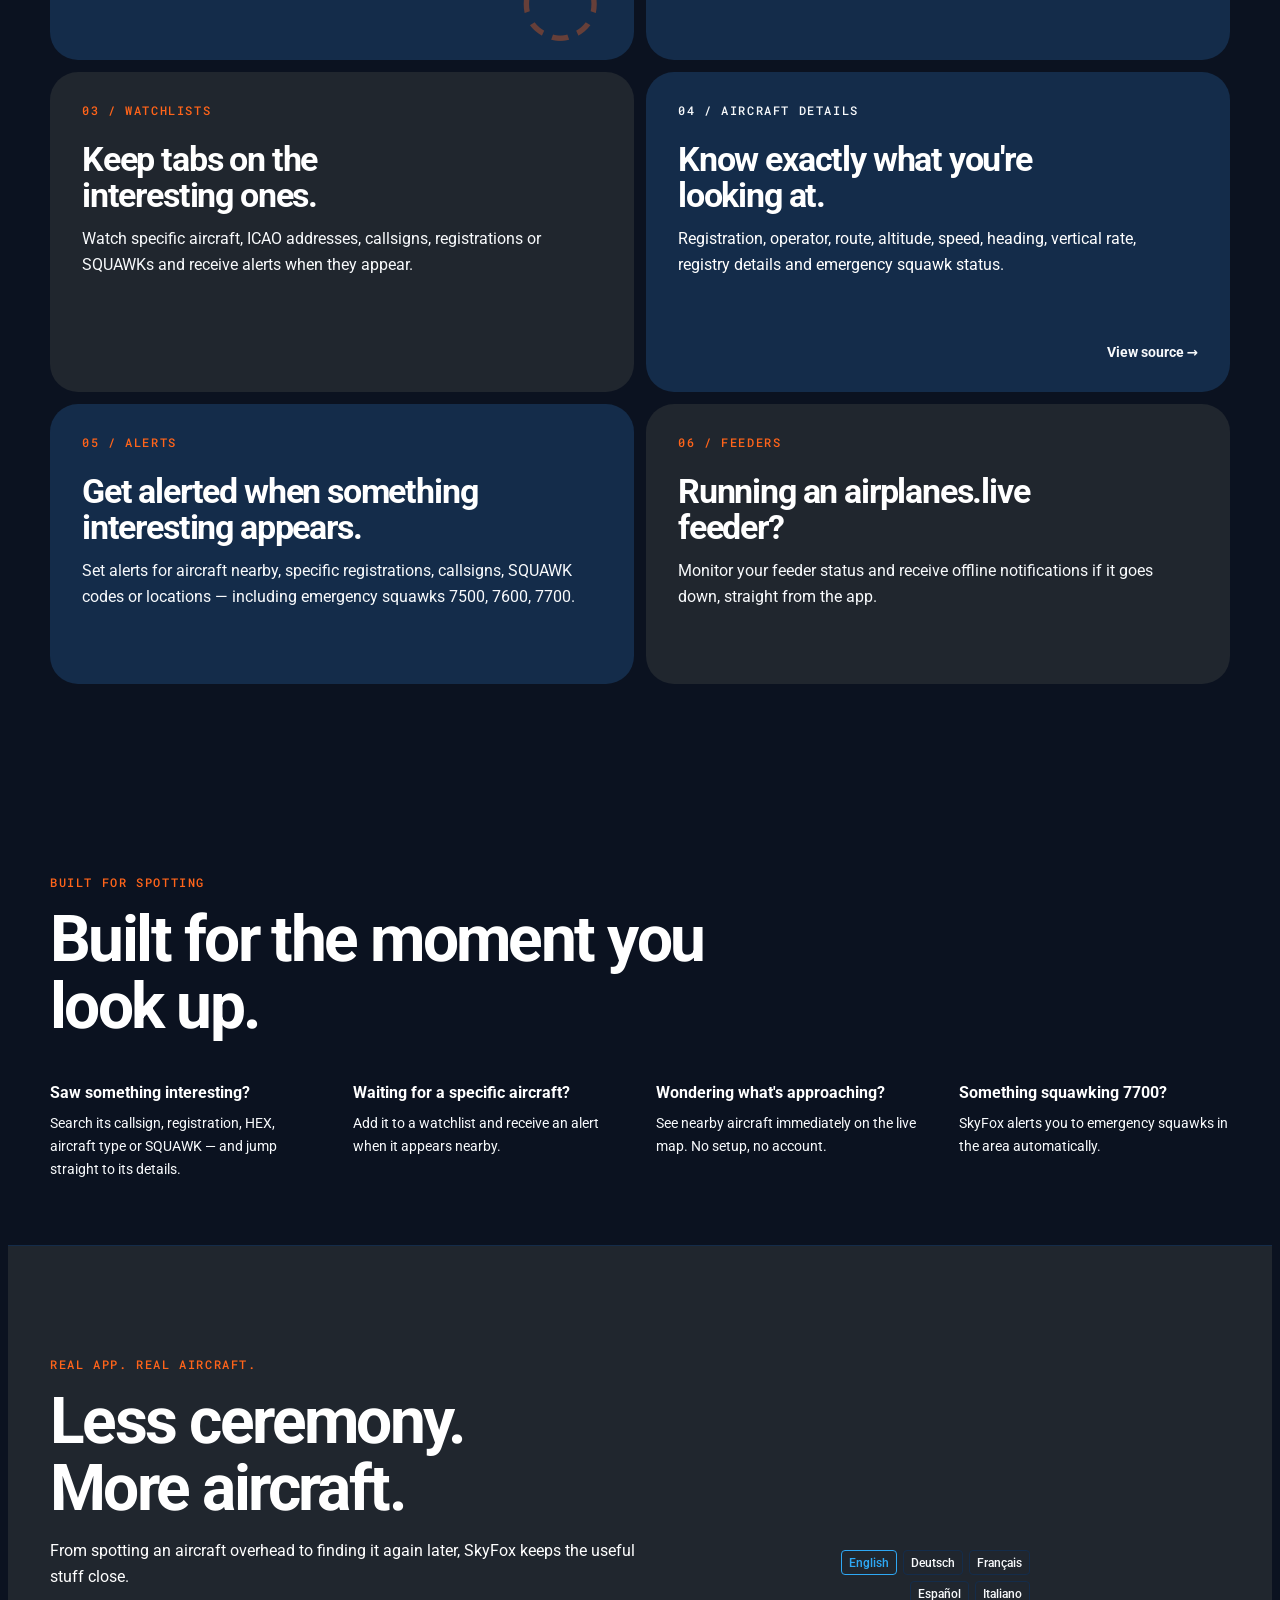
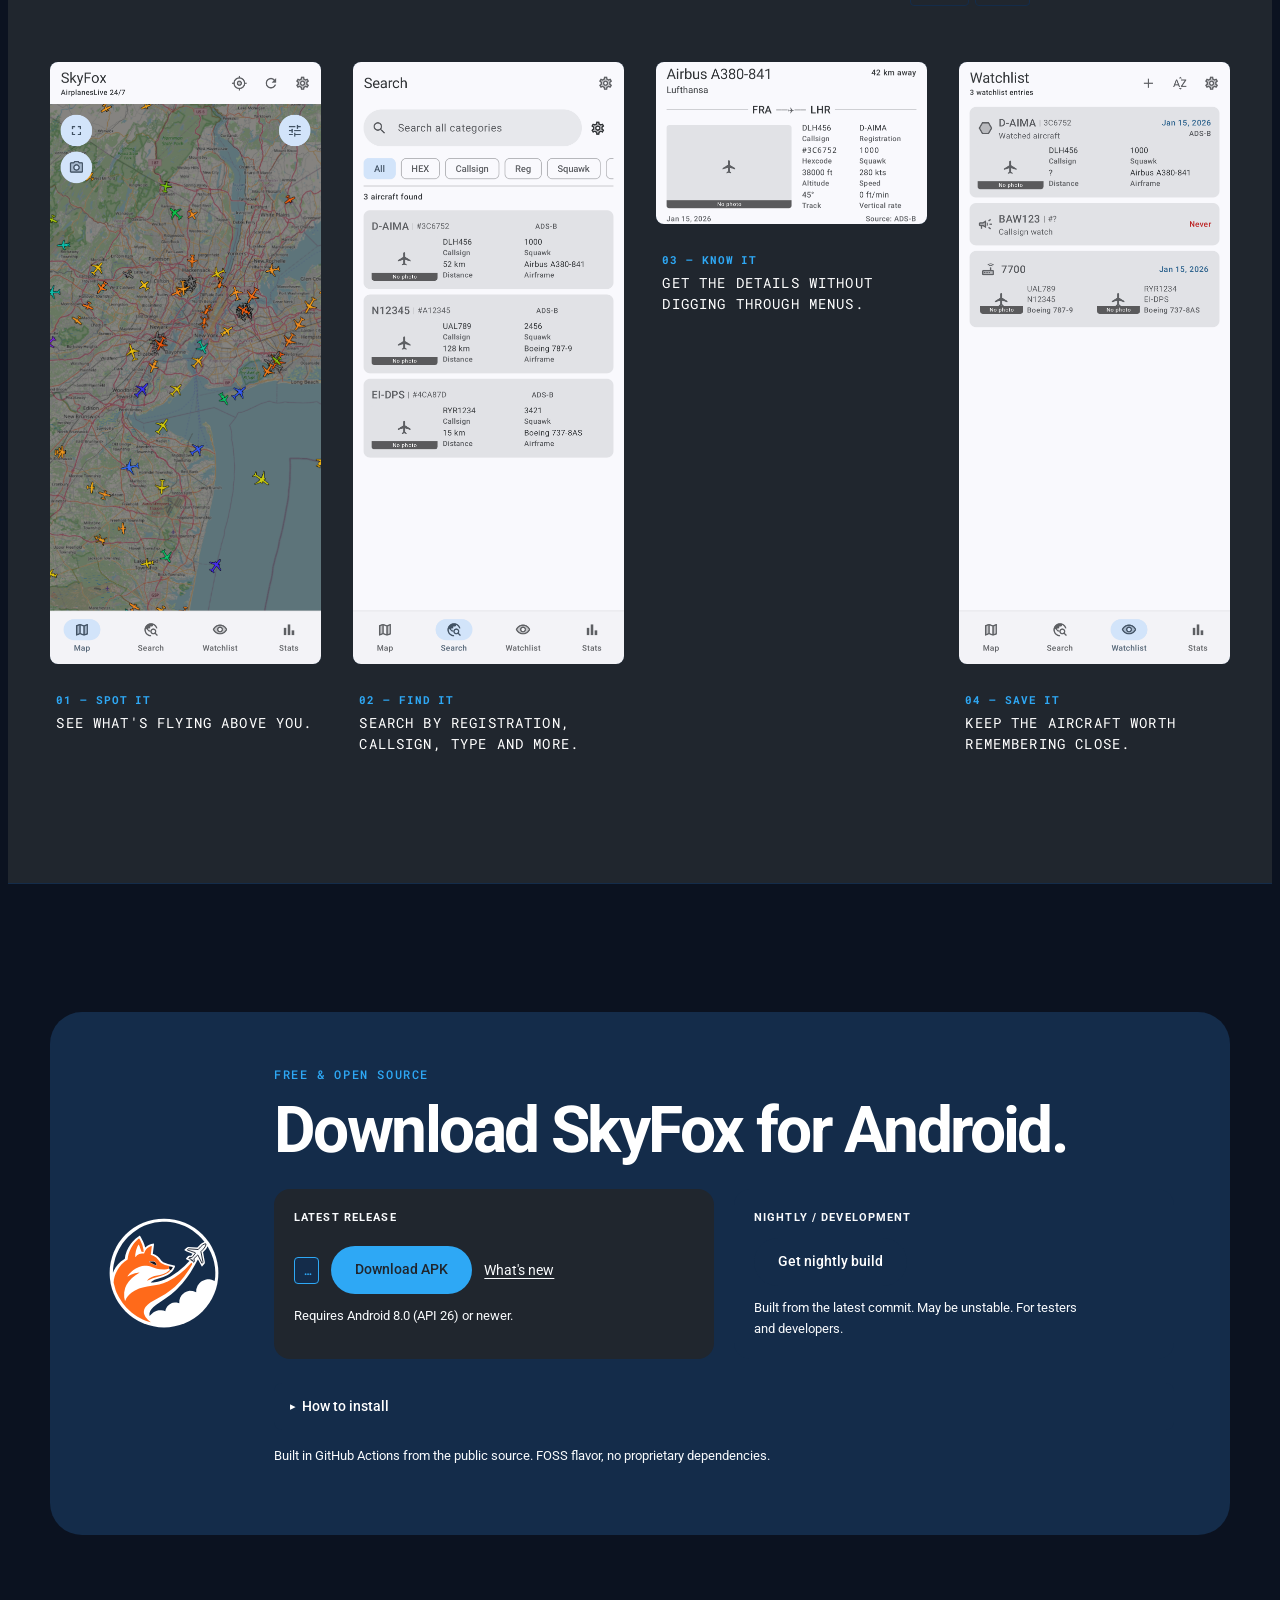
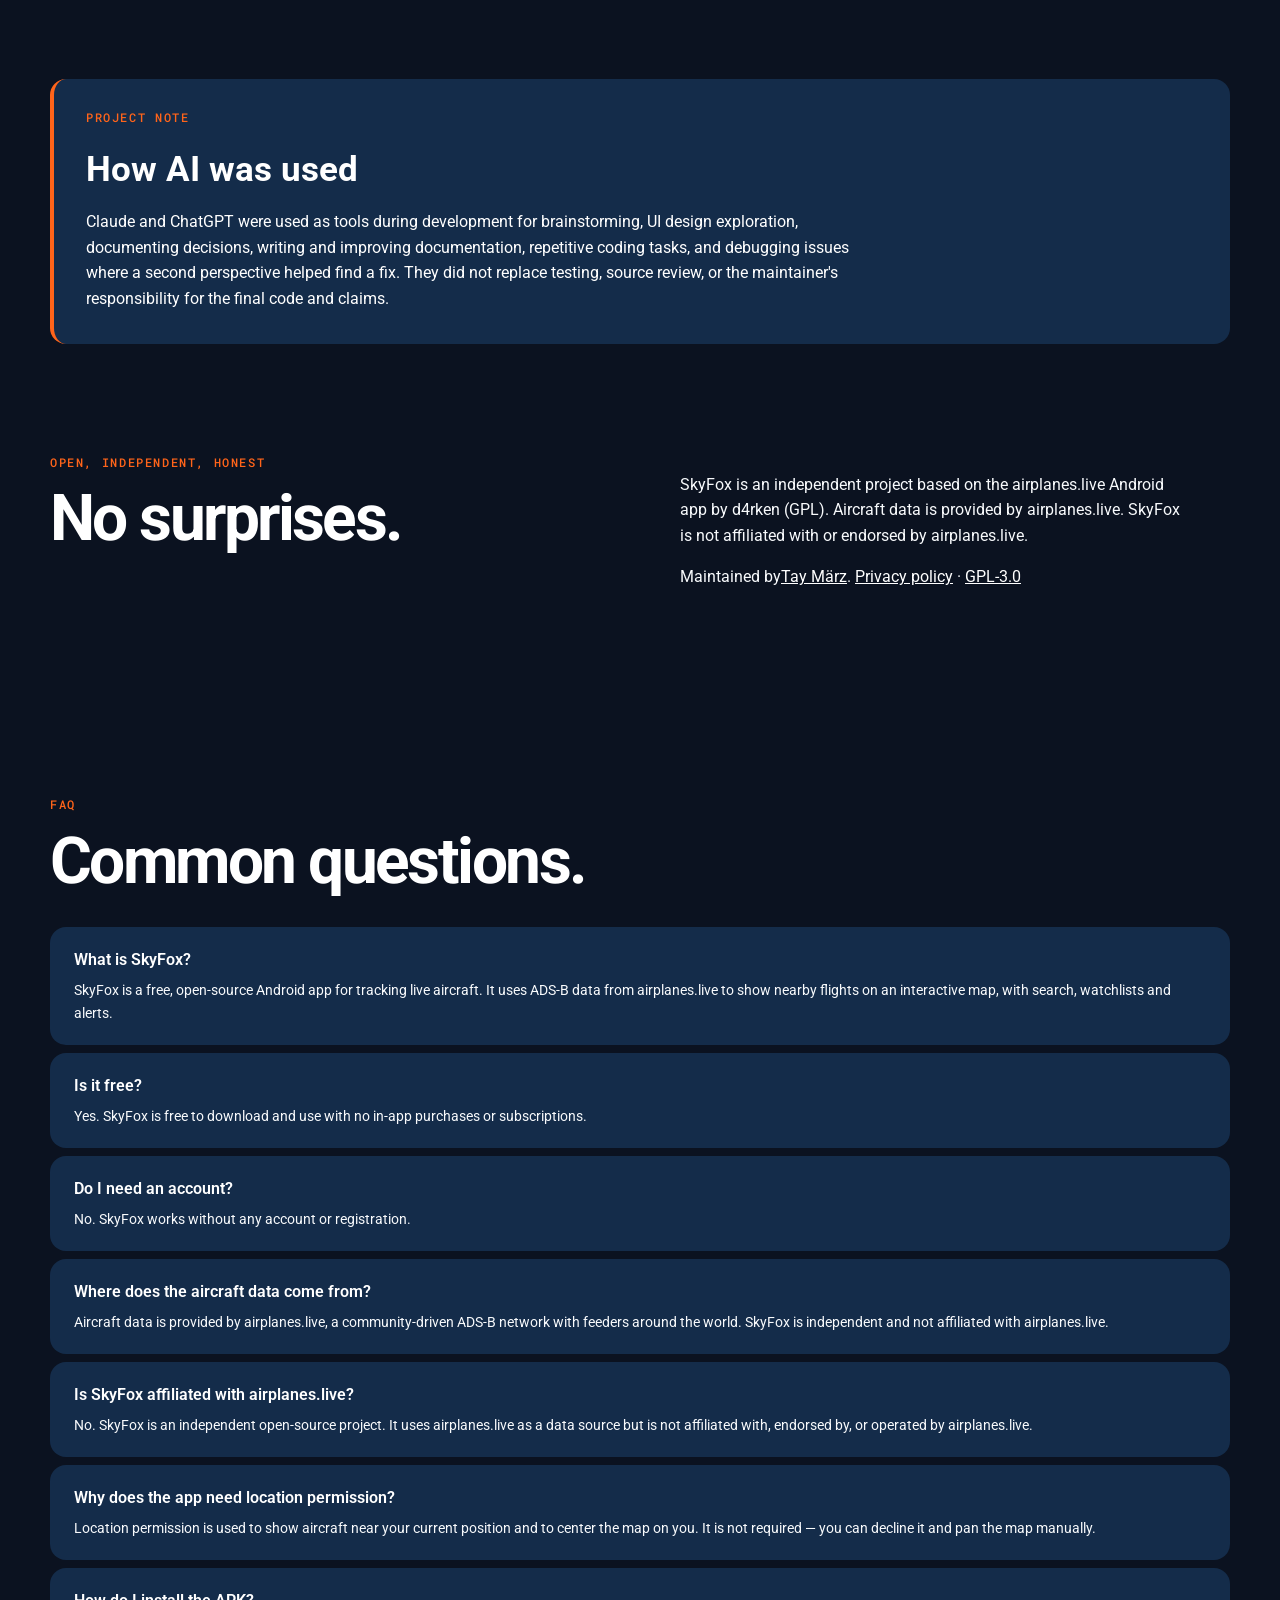
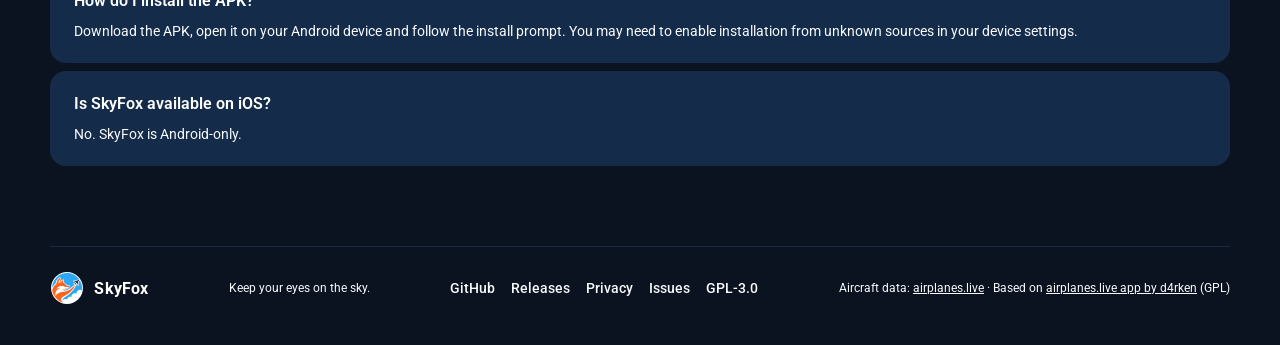
==== commit bb3c44d1: "fix: use logo palette with verified contrast" ====
--- a/index.html
+++ b/index.html
@@ -80,7 +80,7 @@
   <link rel="preconnect" href="https://fonts.googleapis.com">
   <link rel="preconnect" href="https://fonts.gstatic.com" crossorigin>
   <link href="https://fonts.googleapis.com/css2?family=Roboto:wght@400;500;700&family=Roboto+Mono:wght@400;500&display=swap" rel="stylesheet">
-  <link rel="stylesheet" href="style.css">
+  <link rel="stylesheet" href="style.css?v=logo-palette-1">
 </head>
 <body>
   <header class="site-header">
--- a/style.css
+++ b/style.css
@@ -2,26 +2,24 @@
 
 :root {
   /* Exact Fox theme — from logo SVGs + AplColorsFox.darkDefault */
-  --md-bg:           #0b1220;
-  --md-surface:      #111f30;
-  --md-surface-2:    #162438;
-  --md-surface-3:    #1c2d40;
-  --md-on-surface:   #f8fafc;
-  --md-on-surface-v:   #b7c9d6;
-  --md-on-surface-var: #b7c9d6;   /* readable muted text on dark surfaces */
-  --md-on-bg:          #e0dbd6;   /* primary body text */
+  --md-bg:           #0B1220;
+  --md-surface:      #142C4A;
+  --md-surface-2:    #20262E;
+  --md-surface-3:    #142C4A;
+  --md-on-surface:   #FFFFFF;
+  --md-on-surface-v:   #F8FAFC;
+  --md-on-surface-var: #F8FAFC;
+  --md-on-bg:          #FFFFFF;
   --font-mono:         'Roboto Mono', monospace;
-  --md-outline:      #4d7a9e;
-  --md-outline-v:    #1e3a55;
-  /* primary = sky blue #4db3ec */
-  --md-primary:      #4db3ec;
-  --md-on-primary:   #001e30;
-  --md-primary-c:    #1a4a6e;
-  --md-on-primary-c: #bde3ff;
-  /* tertiary = fox orange #f96316 */
-  --md-tertiary:     #f96316;
-  --md-on-tertiary:  #2a1200;
-  --md-tertiary-c:   #4a2200;
+  --md-outline:      #2EA8F5;
+  --md-outline-v:    #142C4A;
+  --md-primary:      #2EA8F5;
+  --md-on-primary:   #20262E;
+  --md-primary-c:    #142C4A;
+  --md-on-primary-c: #FFFFFF;
+  --md-tertiary:     #FF641A;
+  --md-on-tertiary:  #20262E;
+  --md-tertiary-c:   #142C4A;
   /* shape */
   --r-xs:  4px;
   --r-sm:  12px;
@@ -173,7 +171,7 @@
   position: relative;
   z-index: 1;
   width: min(54%, 220px);
-  filter: drop-shadow(0 20px 40px rgba(0,0,0,.5));
+  filter: none;
 }
 .orbit { position: absolute; border: 1px solid var(--md-outline-v); border-radius: 50%; transform: rotate(-24deg); }
 .orbit-one  { width: 115%; height: 38%; }
@@ -194,7 +192,7 @@
 .label-dot  { width: 7px; height: 7px; border-radius: 50%; }
 .orange     { background: var(--md-primary); }
 .blue       { background: var(--md-tertiary); }
-.yellow     { background: #f6c84a; }
+.yellow     { background: #FF641A; }
 .label-one   { top: 16%; left: 8%; }
 .label-two   { right: 7%; top: 43%; }
 .label-three { left: 12%; bottom: 16%; }
@@ -248,11 +246,11 @@
 .feature-wide { min-height: 320px; }
 .feature-accent {
   background: var(--md-primary-c);
-  border-color: color-mix(in srgb, var(--md-primary) 25%, transparent);
+  border-color: var(--md-primary);
   color: var(--md-on-bg);
 }
-.feature-accent .feature-index { color: #d8efff; }
-.feature-accent .feature-link { color: #d8efff; }
+.feature-accent .feature-index { color: #F8FAFC; }
+.feature-accent .feature-link { color: #F8FAFC; }
 .feature-accent p:not(.feature-index) { color: var(--md-on-bg); }
 .feature h3 {
   max-width: 460px;
@@ -364,20 +362,20 @@
   gap: 3rem;
   align-items: center;
   padding: 3.5rem;
-  background: var(--md-primary);
-  color: var(--md-on-primary);
+  background: var(--md-primary-c);
+  color: var(--md-on-primary-c);
   border-radius: var(--r-xl);
 }
-.download-card .eyebrow { color: #063c58; }
-.download-card h2 { color: #001e30; }
-.download-card p:not(.eyebrow) { max-width: 560px; color: #063c58; }
+.download-card .eyebrow { color: var(--md-primary); }
+.download-card h2 { color: var(--md-on-surface); }
+.download-card p:not(.eyebrow) { max-width: 560px; color: var(--md-on-surface-v); }
 .download-card .download-tier p,
-.download-card .download-tier .tier-note { color: var(--md-on-bg); }
-.download-card .button-primary { background: var(--md-on-primary); border: none; color: var(--md-primary); }
+.download-card .download-tier .tier-note { color: var(--md-on-surface-v); }
+.download-card .button-primary { background: var(--md-primary); border: none; color: var(--md-on-primary); }
 .download-card .button-secondary {
-  background: color-mix(in srgb, var(--md-on-primary) 12%, transparent);
-  border: 1px solid color-mix(in srgb, var(--md-on-primary) 25%, transparent);
-  color: var(--md-on-primary);
+  background: var(--md-surface-3);
+  border: none;
+  color: var(--md-on-surface);
 }
 
 /* ─── trust + footer ─── */
@@ -435,7 +433,7 @@
   opacity: 0;
   animation: flyover 18s linear infinite;
   pointer-events: none;
-  filter: drop-shadow(0 0 8px color-mix(in srgb, var(--md-primary) 60%, transparent));
+  filter: none;
   z-index: 0;
 }
 .plane-fly:nth-child(2) { animation-delay: 7s; top: 32%; font-size: 1.1rem; opacity: 0; }
@@ -460,10 +458,10 @@
   font-family: var(--font-mono);
   font-size: .8rem;
   color: var(--md-primary);
-  background: color-mix(in srgb, var(--md-primary) 12%, transparent);
+  background: var(--md-surface);
   padding: .2em .6em;
   border-radius: var(--r-xs);
-  border: 1px solid color-mix(in srgb, var(--md-primary) 30%, transparent);
+  border: 1px solid var(--md-primary);
   white-space: nowrap;
 }
 .release-notes-link {
@@ -497,12 +495,12 @@
 .download-tier {
   flex: 1;
   min-width: 220px;
-  border: 1px solid var(--md-outline);
-  border-radius: 12px;
+  border: 0;
+  border-radius: var(--r-md);
   padding: 1.25rem;
 }
-.download-tier-stable { border-color: var(--md-primary); background: color-mix(in srgb, var(--md-primary) 6%, var(--md-surface)); }
-.download-tier-nightly { background: var(--md-surface-2); }
+.download-tier-stable { background: var(--md-surface-2); }
+.download-tier-nightly { background: var(--md-surface-3); }
 .tier-label {
   font-size: .7rem;
   font-weight: 700;
@@ -611,11 +609,11 @@
 .install-note { margin: 0; color: var(--md-on-surface-v); font-size: .82rem; }
 .install-note a { color: var(--md-primary); }
 
-.download-card .install-guide summary { color: #063c58; }
-.download-card .install-steps { color: #001e30; }
-.download-card .install-note { color: #063c58; }
+.download-card .install-guide summary { color: #FFFFFF; }
+.download-card .install-steps { color: #FFFFFF; }
+.download-card .install-note { color: #FFFFFF; }
 .download-card .install-note a,
-.download-card .download-meta a { color: #001e30; }
+.download-card .download-meta a { color: #FFFFFF; }
 
 /* ── Screenshot gallery ───────────────────────── */
 .screens-section {
@@ -697,3 +695,52 @@
   }
 }
 
+/* ── Material 3 Expressive surface pass ────────────────── */
+/* Keep hierarchy tonal; outlines are reserved for controls and focus. */
+.nav-cta,
+.hero-art,
+.feature,
+.screenshots figure,
+.download-tier,
+.faq-list,
+.ai-notice,
+.install-guide { border: 0; }
+.nav-cta { background: var(--md-primary-c); }
+.nav-cta:hover { background: var(--md-surface-3); }
+.hero-art, .feature { background: var(--md-surface); }
+.feature:nth-child(3n) { background: var(--md-surface-2); }
+.feature-accent { background: var(--md-primary-c); }
+.screens-section { background: var(--md-surface-2); }
+.screenshots figure { background: transparent; padding: 0; }
+.screenshots img { background: var(--md-surface-3); }
+.download-tier { background: var(--md-surface-2); }
+.download-tier-stable { background: var(--md-surface-2); }
+.download-tier-nightly { background: var(--md-surface-3); }
+.download-card .download-tier-nightly .button-secondary {
+  background: var(--md-primary-c);
+  border: 0;
+  color: var(--md-on-primary-c);
+}
+.download-card .download-tier-nightly .button-secondary:hover {
+  background: var(--md-surface-3);
+  color: var(--md-on-surface);
+}
+.faq-list { gap: .5rem; background: transparent; overflow: visible; }
+.faq-item,
+.faq-item:first-child,
+.faq-item:last-child { border-radius: var(--r-md); }
+.faq-item { background: var(--md-surface); }
+.ai-notice { background: var(--md-surface); border-left: 4px solid var(--md-tertiary); }
+.spotter-section { border-top: 0; }
+.install-guide { background: var(--md-surface); }
+.download-card { background: var(--md-primary-c); color: var(--md-on-primary-c); }
+.download-card .eyebrow { color: var(--md-primary); }
+.download-card h2 { color: var(--md-on-surface); }
+.download-card p:not(.eyebrow),
+.download-card .download-tier p,
+.download-card .download-tier .tier-note { color: var(--md-on-surface-v); }
+.download-tier-stable { background: var(--md-surface-2); }
+.download-tier-nightly { background: var(--md-surface-3); }
+.download-card .button-primary { background: var(--md-primary); color: var(--md-on-primary); }
+.download-card .button-secondary { background: var(--md-surface-3); color: var(--md-on-surface); }
+
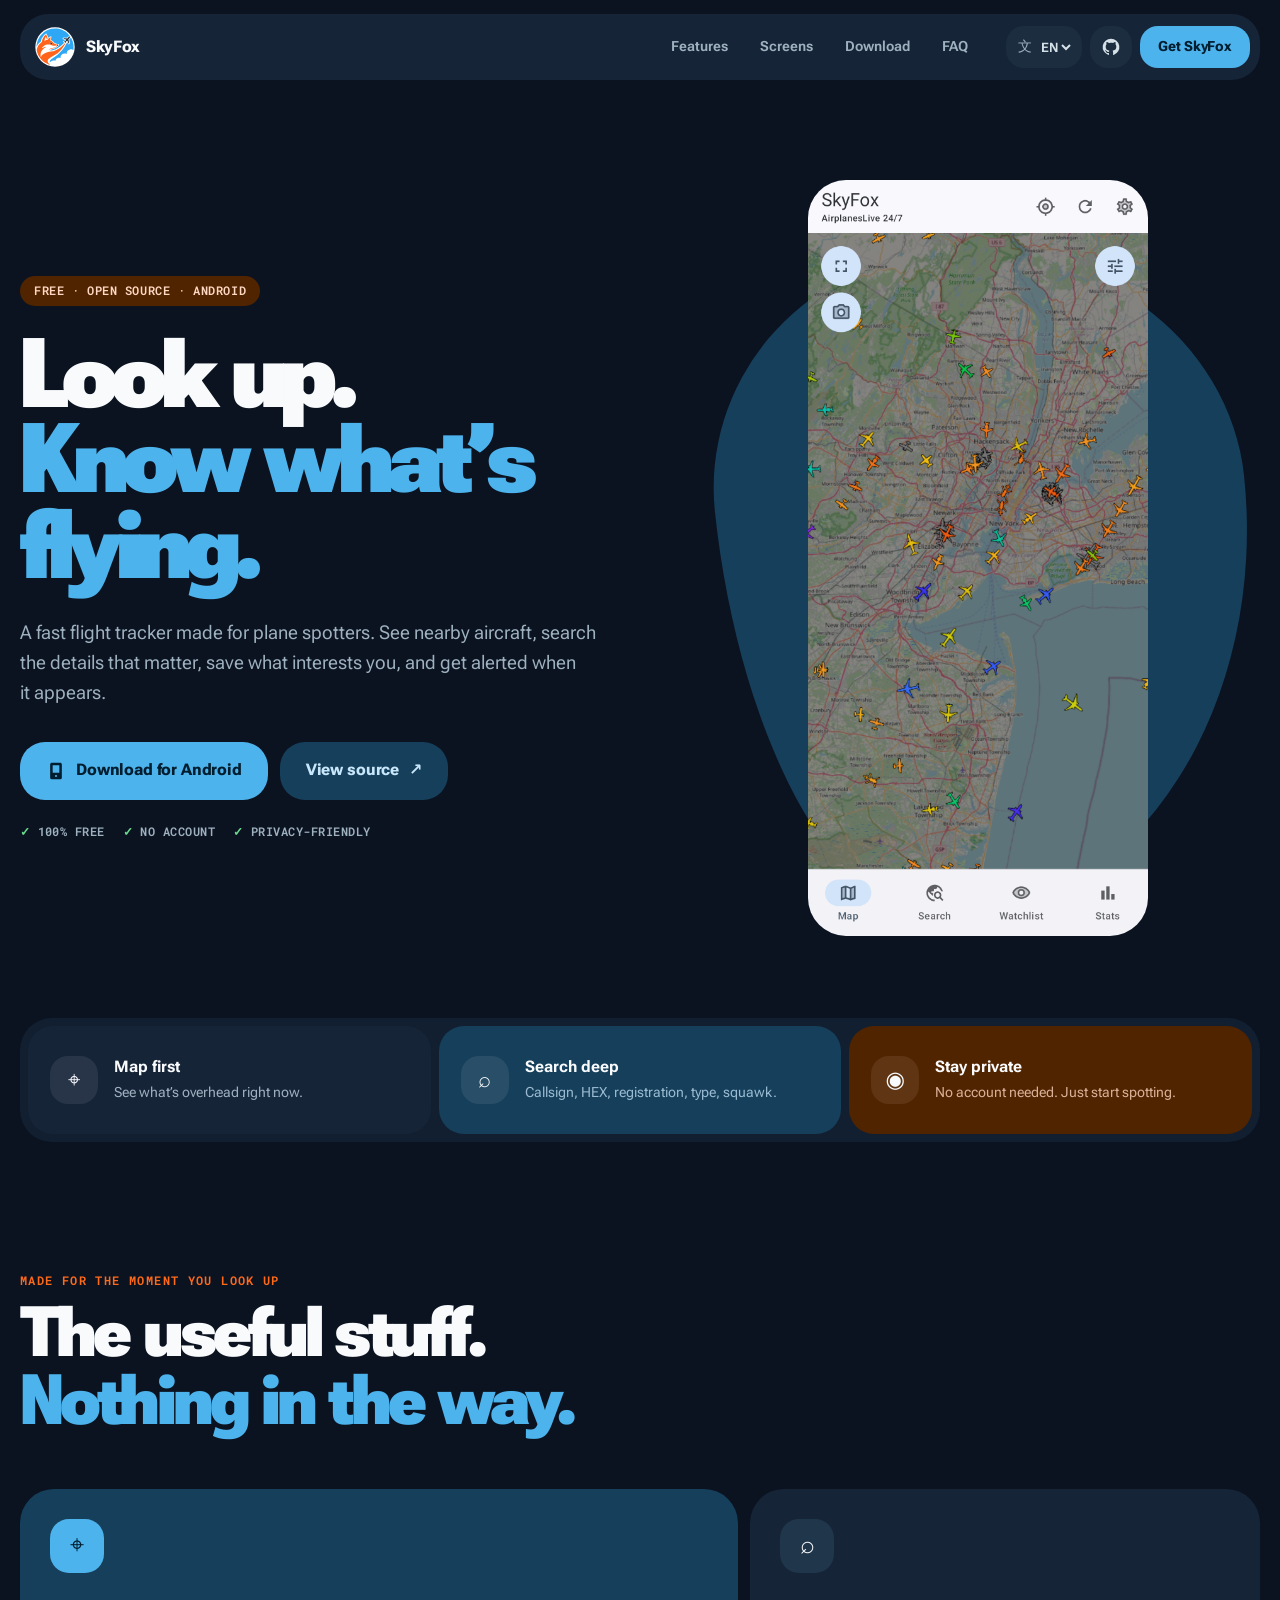
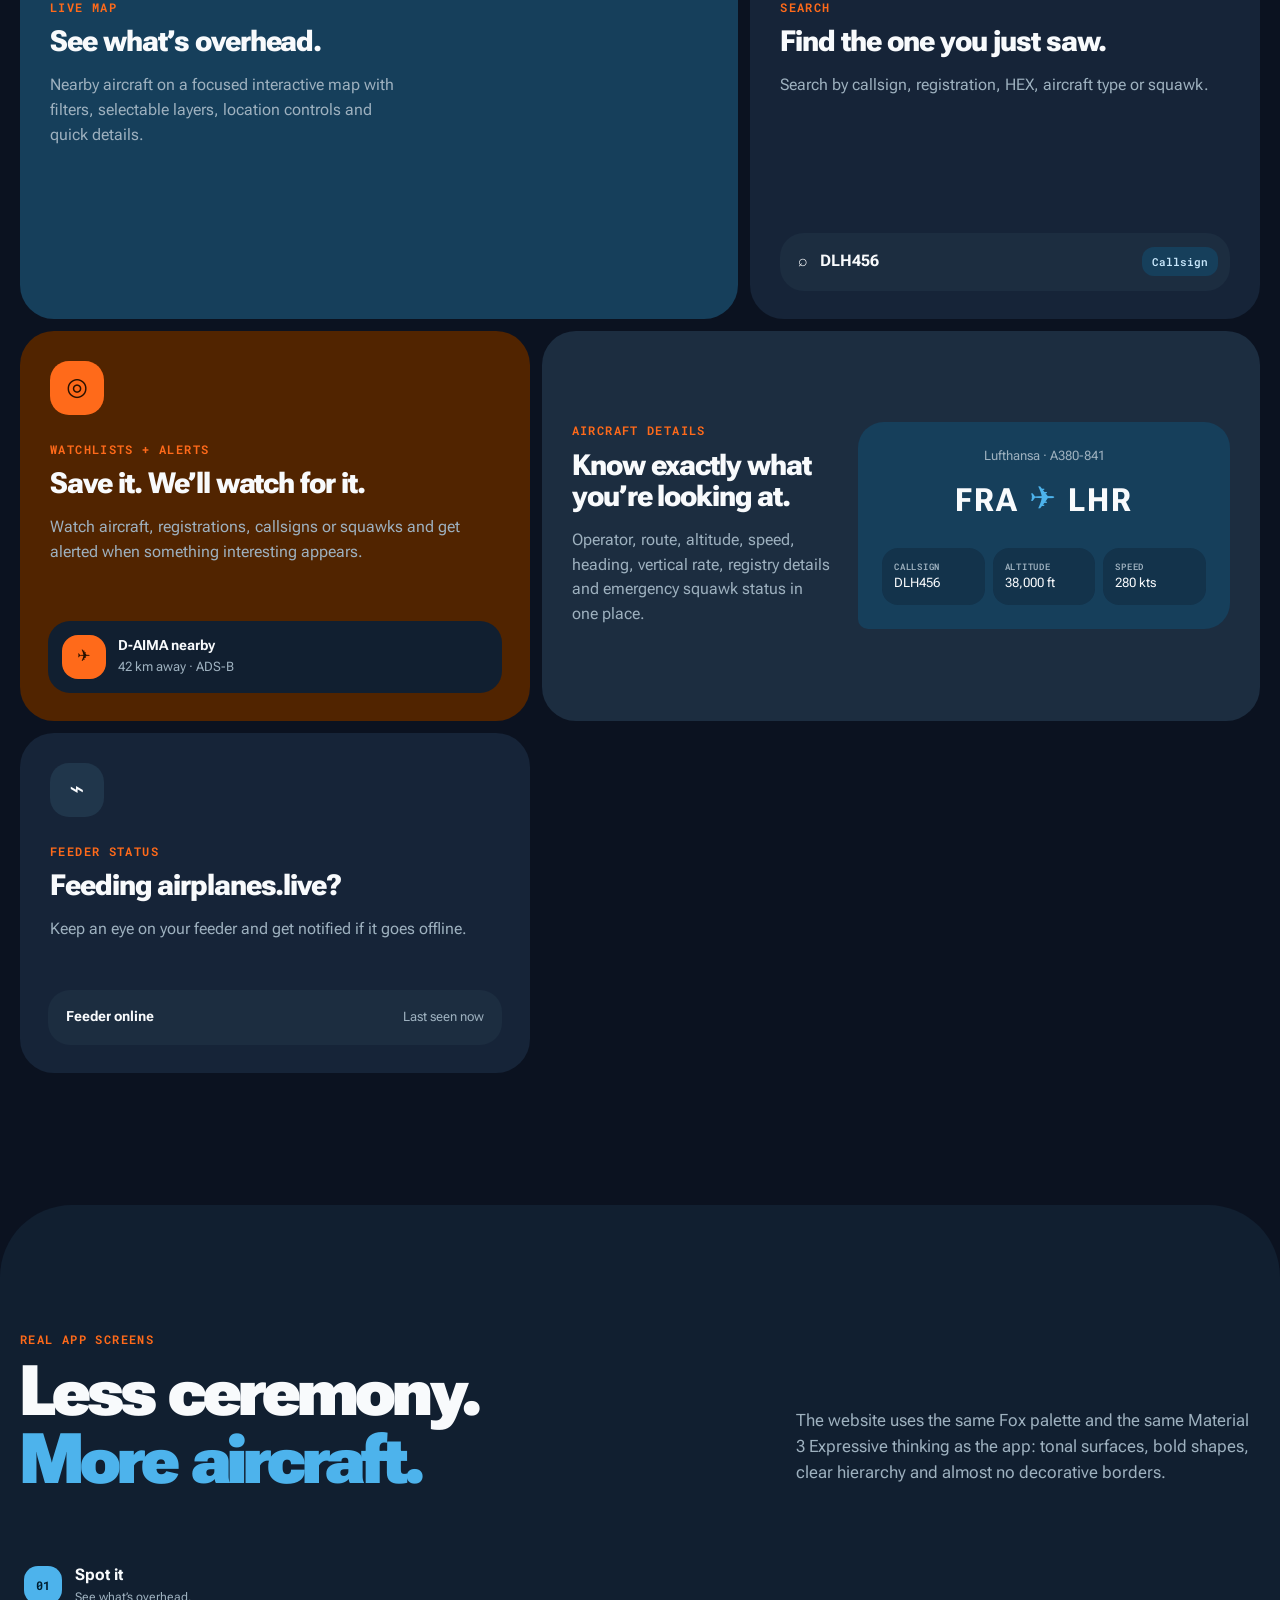
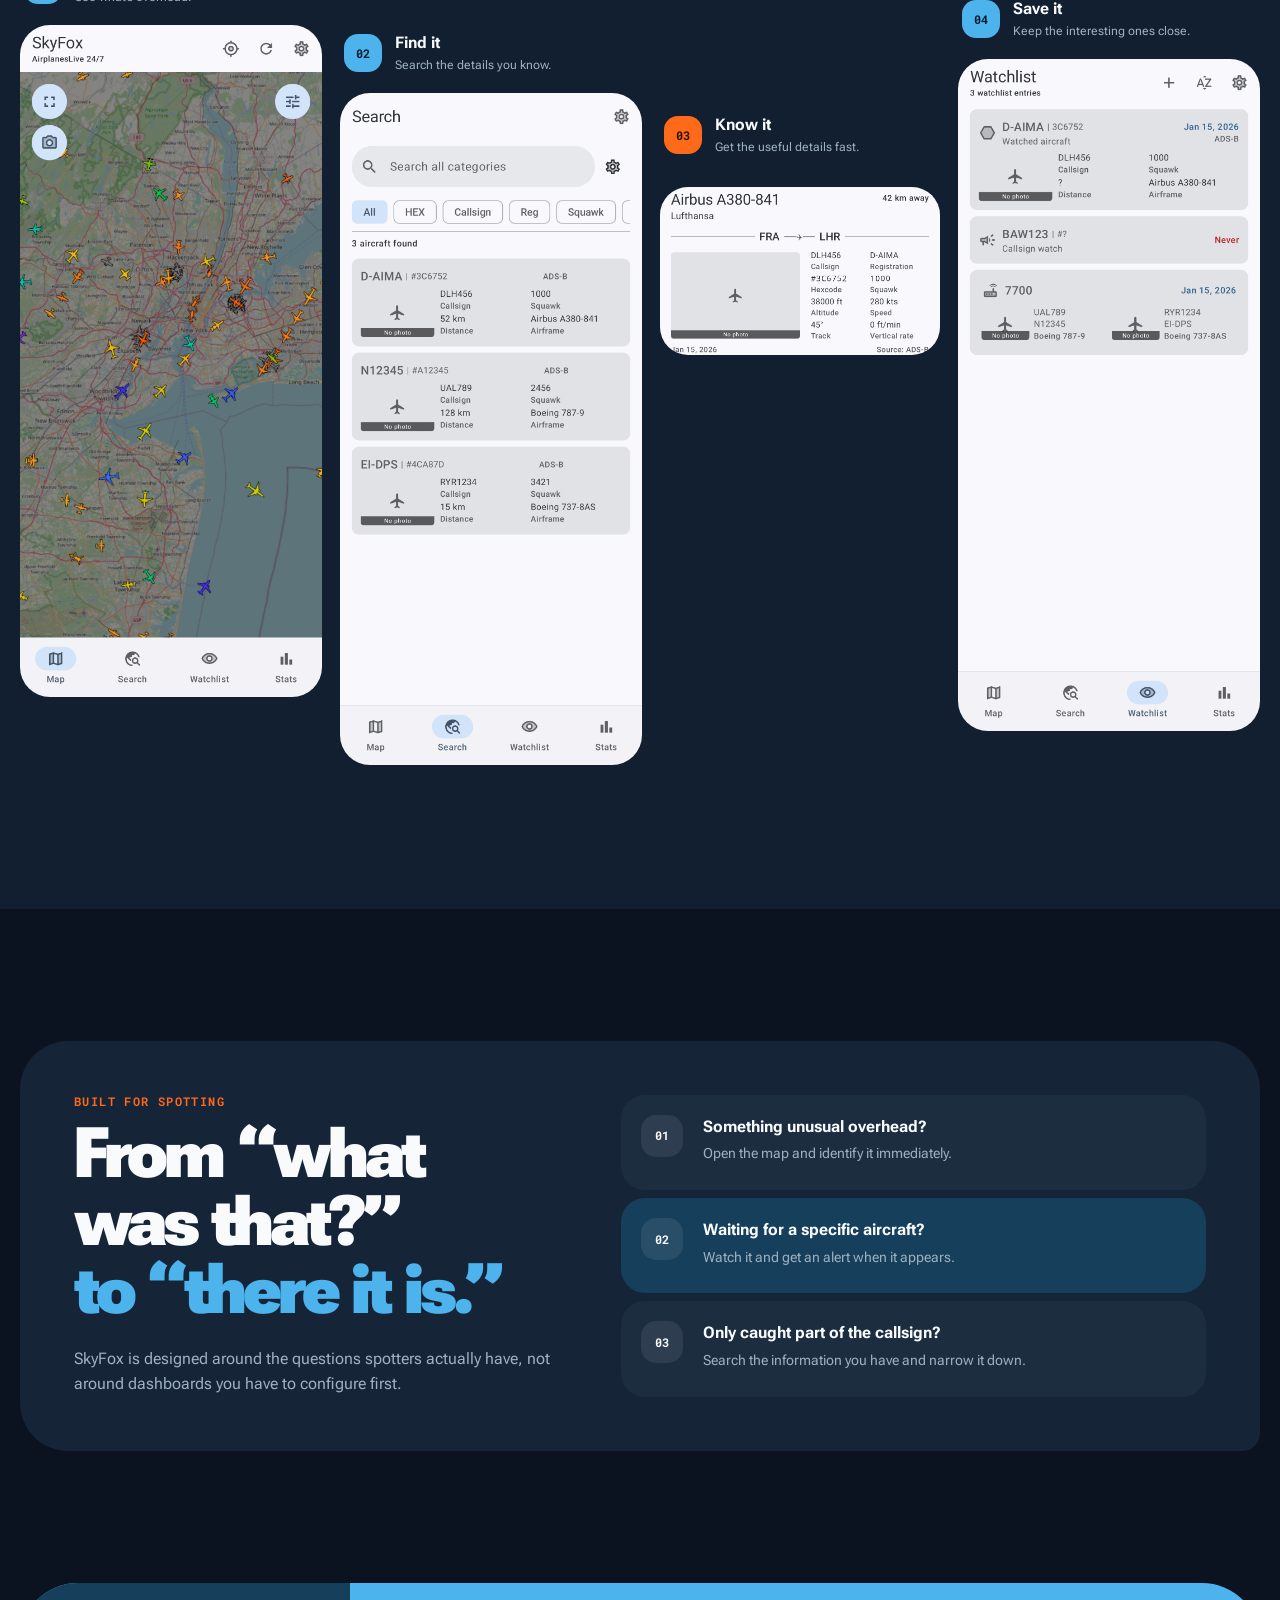
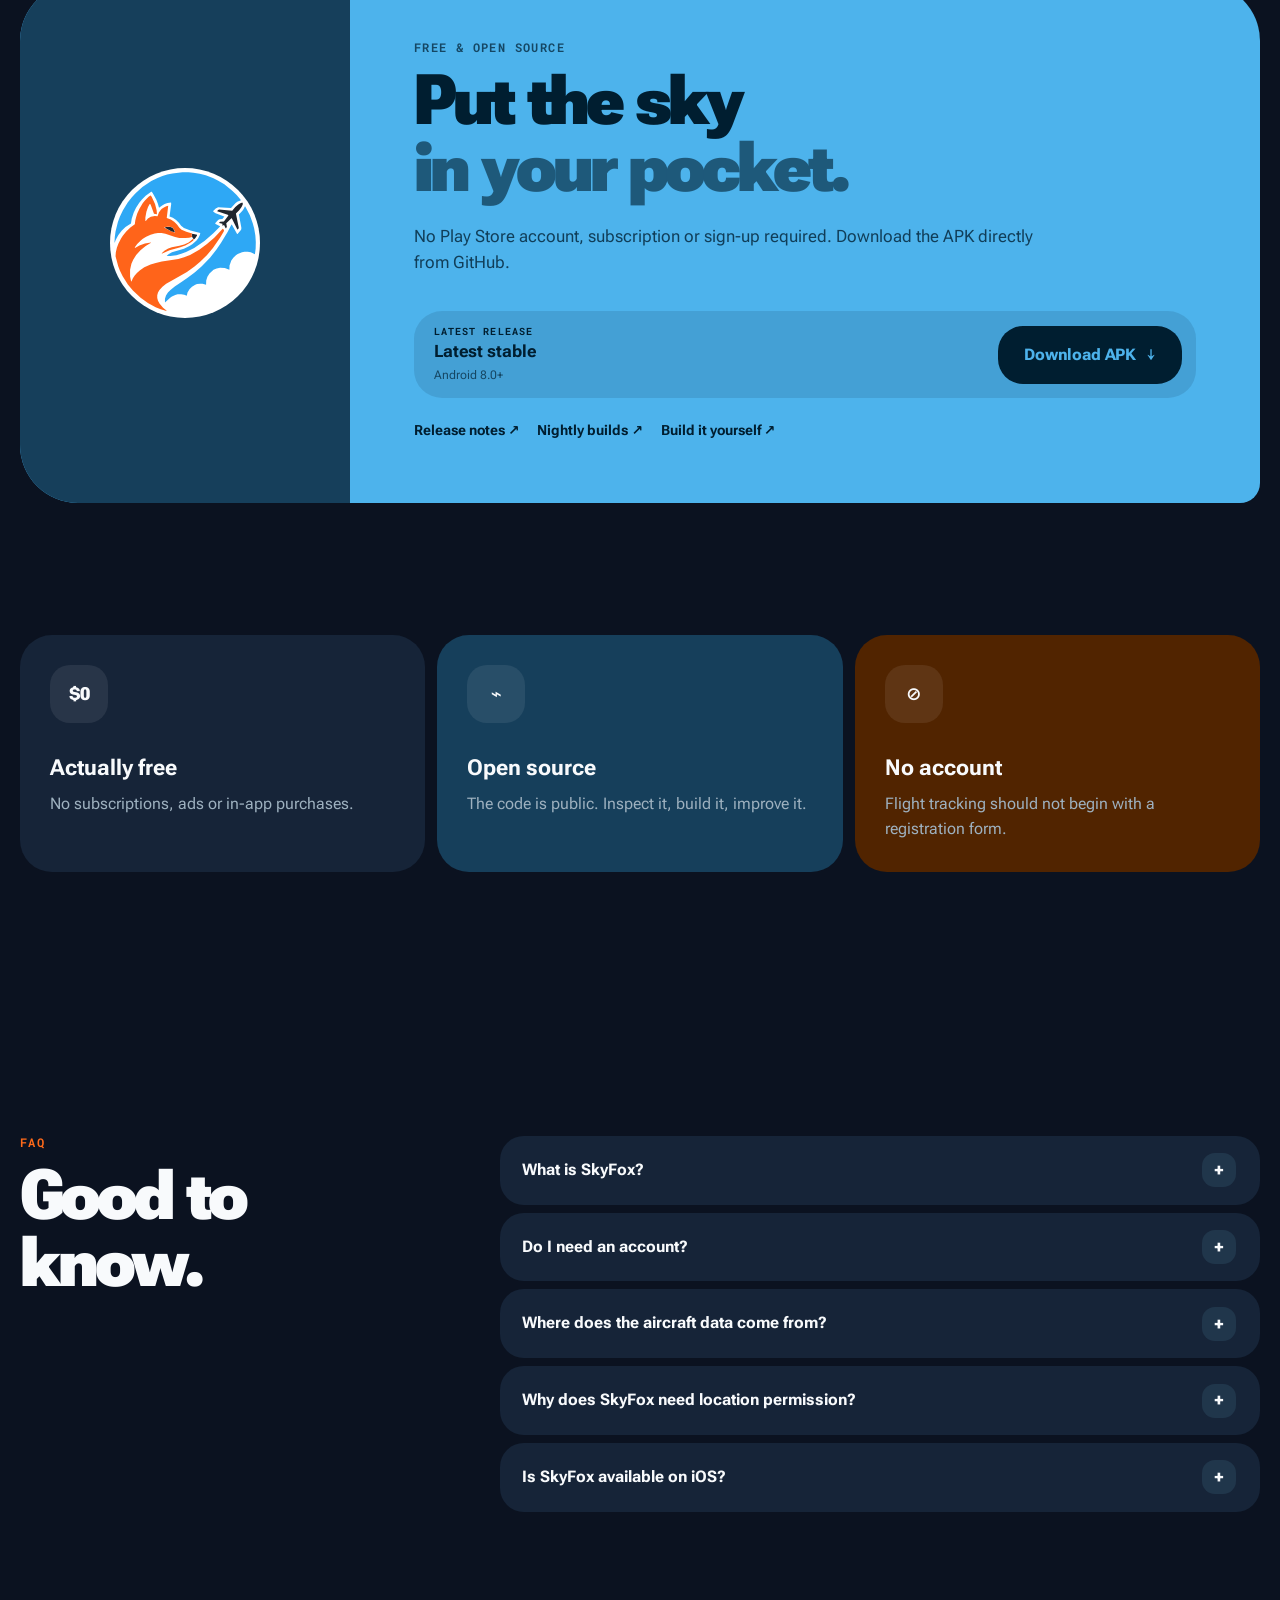
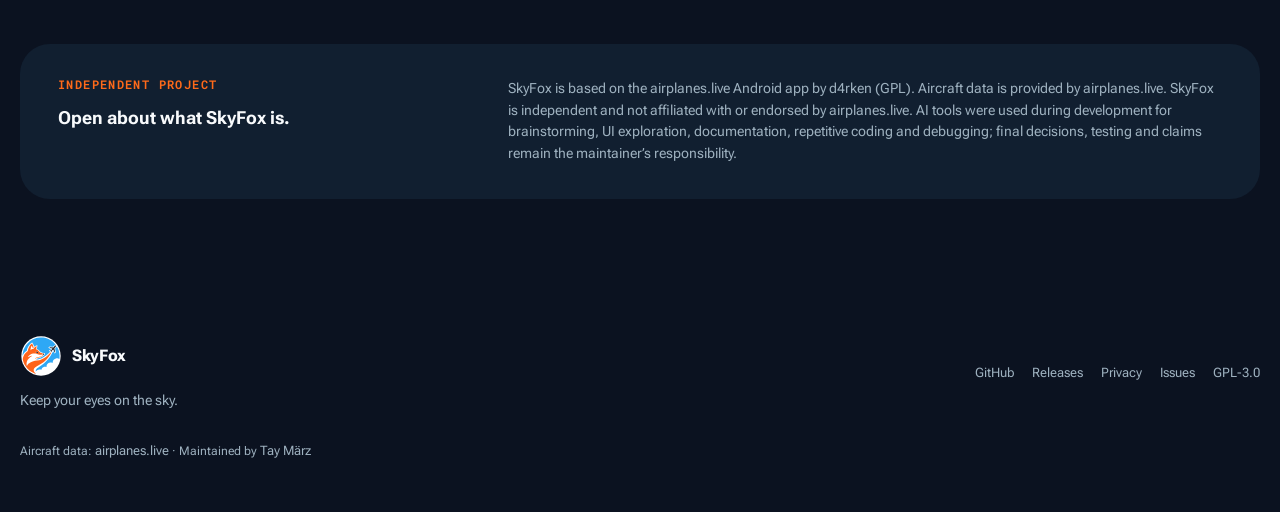
==== commit 71cd8794: "feat: adopt expressive material website redesign" ====
--- a/index.html
+++ b/index.html
@@ -3,331 +3,281 @@
 <head>
   <meta charset="utf-8">
   <meta name="viewport" content="width=device-width, initial-scale=1">
-
-  <title>SkyFox – Free Open-Source Flight Tracker for Android</title>
-  <meta name="description" content="Track nearby aircraft live on Android. Search by callsign, registration, HEX or squawk, create watchlists and receive alerts. Free, open source, no account required.">
+  <title>SkyFox — Open-source flight tracking for Android</title>
+  <meta name="description" content="Track nearby aircraft live, search by callsign, registration, HEX or squawk, build watchlists and get alerts. SkyFox is free, open source and requires no account.">
   <meta name="theme-color" content="#0b1220">
-
+  <meta name="color-scheme" content="dark">
   <link rel="canonical" href="https://skyfox.taymaerz.de/">
-
-  <!-- Open Graph -->
-  <meta property="og:type" content="website">
-  <meta property="og:url" content="https://skyfox.taymaerz.de/">
-  <meta property="og:title" content="SkyFox – Free Open-Source Flight Tracker for Android">
-  <meta property="og:description" content="Track nearby aircraft live on Android. Search by callsign, registration, HEX or squawk, create watchlists and receive alerts. Free, open source, no account required.">
-  <meta property="og:image" content="https://skyfox.taymaerz.de/assets/og-image.jpg">
-  <meta property="og:image:width" content="1200">
-  <meta property="og:image:height" content="630">
-  <meta property="og:site_name" content="SkyFox">
-
-  <!-- Twitter/X card -->
-  <meta name="twitter:card" content="summary_large_image">
-  <meta name="twitter:title" content="SkyFox – Free Open-Source Flight Tracker for Android">
-  <meta name="twitter:description" content="Track nearby aircraft live on Android. Free, open source, no account required.">
-  <meta name="twitter:image" content="https://skyfox.taymaerz.de/assets/og-image.jpg">
-
-  <!-- Icons -->
-  <link rel="icon" type="image/svg+xml" href="assets/SkyFox_Monochrome.svg">
-  <link rel="apple-touch-icon" href="assets/SkyFox_Dark.svg">
-
-  <!-- hreflang -->
   <link rel="alternate" hreflang="en" href="https://skyfox.taymaerz.de/">
   <link rel="alternate" hreflang="de" href="https://skyfox.taymaerz.de/de/">
   <link rel="alternate" hreflang="fr" href="https://skyfox.taymaerz.de/fr/">
   <link rel="alternate" hreflang="es" href="https://skyfox.taymaerz.de/es/">
   <link rel="alternate" hreflang="it" href="https://skyfox.taymaerz.de/it/">
   <link rel="alternate" hreflang="x-default" href="https://skyfox.taymaerz.de/">
-
-  <!-- Structured data -->
+  <meta property="og:type" content="website">
+  <meta property="og:title" content="SkyFox — Open-source flight tracking for Android">
+  <meta property="og:description" content="Live aircraft. Deep search. Watchlists and alerts. No account required.">
+  <meta property="og:image" content="https://skyfox.taymaerz.de/assets/og-image.jpg">
+  <meta property="og:url" content="https://skyfox.taymaerz.de/">
+  <meta name="twitter:card" content="summary_large_image">
+  <meta name="twitter:title" content="SkyFox — Open-source flight tracking for Android">
+  <meta name="twitter:description" content="Live aircraft. Deep search. Watchlists and alerts. No account required.">
+  <meta name="twitter:image" content="https://skyfox.taymaerz.de/assets/og-image.jpg">
+  <link rel="icon" type="image/svg+xml" href="/assets/SkyFox_Monochrome.svg">
+  <link rel="preconnect" href="https://fonts.googleapis.com">
+  <link rel="preconnect" href="https://fonts.gstatic.com" crossorigin>
+  <link href="https://fonts.googleapis.com/css2?family=Roboto+Flex:opsz,wdth,wght@8..144,75..125,300..900&family=Roboto+Mono:wght@500;600&display=swap" rel="stylesheet">
+  <link rel="stylesheet" href="/style.css">
   <script type="application/ld+json">
   {
-    "@context": "https://schema.org",
-    "@graph": [
-      {
-        "@type": "WebSite",
-        "@id": "https://skyfox.taymaerz.de/#website",
-        "url": "https://skyfox.taymaerz.de/",
-        "name": "SkyFox",
-        "description": "Free open-source flight tracker for Android"
-      },
-      {
-        "@type": "SoftwareApplication",
-        "@id": "https://skyfox.taymaerz.de/#app",
-        "name": "SkyFox",
-        "operatingSystem": "Android",
-        "applicationCategory": "UtilitiesApplication",
-        "description": "Free, open-source ADS-B flight tracker for Android. Track nearby aircraft, search by callsign, registration, HEX or squawk, build watchlists and receive alerts. No account required.",
-        "url": "https://skyfox.taymaerz.de/",
-        "downloadUrl": "https://github.com/taynotfound/skyfox/releases/latest/download/skyfox-release.apk",
-        "softwareVersion": "0.10.0",
-        "license": "https://www.gnu.org/licenses/gpl-3.0.en.html",
-        "author": {
-          "@type": "Person",
-          "name": "Tay März",
-          "url": "https://taymaerz.de"
-        },
-        "offers": {
-          "@type": "Offer",
-          "price": "0",
-          "priceCurrency": "EUR"
-        },
-        "logo": "https://skyfox.taymaerz.de/assets/SkyFox_Dark.svg"
-      }
-    ]
+    "@context":"https://schema.org",
+    "@type":"SoftwareApplication",
+    "name":"SkyFox",
+    "applicationCategory":"UtilitiesApplication",
+    "operatingSystem":"Android",
+    "description":"Free, open-source ADS-B flight tracker for Android with live aircraft, search, watchlists and alerts.",
+    "url":"https://skyfox.taymaerz.de/",
+    "downloadUrl":"https://github.com/taynotfound/skyfox/releases/latest/download/skyfox-release.apk",
+    "license":"https://www.gnu.org/licenses/gpl-3.0.en.html",
+    "offers":{"@type":"Offer","price":"0","priceCurrency":"EUR"}
   }
   </script>
-
-  <link rel="preconnect" href="https://fonts.googleapis.com">
-  <link rel="preconnect" href="https://fonts.gstatic.com" crossorigin>
-  <link href="https://fonts.googleapis.com/css2?family=Roboto:wght@400;500;700&family=Roboto+Mono:wght@400;500&display=swap" rel="stylesheet">
-  <link rel="stylesheet" href="style.css?v=logo-palette-1">
 </head>
 <body>
-  <header class="site-header">
-    <a class="brand" href="#top" aria-label="SkyFox home">
-      <img src="assets/SkyFox_Light.svg" alt="" width="42" height="42">
-      <span>SkyFox</span>
-    </a>
-    <nav aria-label="Main navigation">
-      <a href="#features" data-i18n="navFeatures">Features</a>
-      <a href="#screens" data-i18n="navScreens">Screenshots</a>
-      <a href="#download" data-i18n="navDownload">Download</a>
-      <a href="#faq" data-i18n="navFaq">FAQ</a>
-      <a href="https://github.com/taynotfound/skyfox" rel="noreferrer" data-i18n="navSource">GitHub</a>
-      <a class="nav-cta" href="#download" data-i18n="navCta">Get SkyFox</a>
-    </nav>
-    <label class="locale-picker"><span class="sr-only">Language</span><select id="locale" aria-label="Language"><option value="en">English</option><option value="de">Deutsch</option><option value="fr">Français</option><option value="es">Español</option><option value="it">Italiano</option></select></label>
+  <a class="skip-link" href="#main">Skip to content</a>
+
+  <header class="topbar">
+    <div class="nav-shell">
+      <a class="brand" href="#top" aria-label="SkyFox home">
+        <img src="/assets/SkyFox_Light.svg" alt="" width="44" height="44">
+        <span>SkyFox</span>
+      </a>
+
+      <nav class="desktop-nav" aria-label="Main navigation">
+        <a href="#features" data-i18n="navFeatures">Features</a>
+        <a href="#screens" data-i18n="navScreens">Screens</a>
+        <a href="#download" data-i18n="navDownload">Download</a>
+        <a href="#faq" data-i18n="navFaq">FAQ</a>
+      </nav>
+
+      <div class="nav-actions">
+        <label class="language-control" aria-label="Language">
+          <span aria-hidden="true" class="control-icon">文</span>
+          <select id="locale" aria-label="Language">
+            <option value="en">EN</option>
+            <option value="de">DE</option>
+            <option value="fr">FR</option>
+            <option value="es">ES</option>
+            <option value="it">IT</option>
+          </select>
+        </label>
+        <a class="icon-button" href="https://github.com/taynotfound/skyfox" target="_blank" rel="noreferrer" aria-label="Open SkyFox on GitHub">
+          <svg viewBox="0 0 24 24" aria-hidden="true"><path d="M12 2a10 10 0 0 0-3.16 19.49c.5.09.68-.22.68-.48v-1.87c-2.78.6-3.37-1.18-3.37-1.18-.46-1.16-1.11-1.47-1.11-1.47-.91-.62.07-.61.07-.61 1 .07 1.53 1.03 1.53 1.03.9 1.53 2.35 1.09 2.92.83.09-.65.35-1.09.64-1.34-2.22-.25-4.56-1.11-4.56-4.94 0-1.09.39-1.98 1.03-2.68-.1-.25-.45-1.27.1-2.64 0 0 .84-.27 2.75 1.02A9.56 9.56 0 0 1 12 6.82c.85 0 1.71.12 2.51.34 1.91-1.29 2.75-1.02 2.75-1.02.55 1.37.2 2.39.1 2.64.64.7 1.03 1.59 1.03 2.68 0 3.84-2.34 4.69-4.57 4.94.36.31.68.92.68 1.86v2.75c0 .27.18.58.69.48A10 10 0 0 0 12 2Z"/></svg>
+        </a>
+        <a class="button button-small button-primary" href="#download" data-i18n="navCta">Get SkyFox</a>
+      </div>
+    </div>
   </header>
 
-  <main id="top">
-    <section class="hero wrap" style="position:relative;overflow:hidden;">
-      <div class="hero-copy">
-        <p class="eyebrow"><span data-i18n="heroEyebrow">Free &amp; open-source flight tracking for Android</span></p>
-        <h1 data-i18n="heroTitle">Live flight tracking, built for plane spotters.</h1>
-        <p class="lede" data-i18n="heroLede">Track nearby aircraft, search by callsign, registration or HEX, build watchlists and get alerts. Free, open source and no account required.</p>
+  <main id="main">
+    <section class="hero wrap" id="top">
+      <div class="hero-copy reveal">
+        <div class="status-chip"><span data-i18n="heroEyebrow">Free · open source · Android</span></div>
+        <h1 data-i18n="heroTitle">Look up.<br><span>Know what’s flying.</span></h1>
+        <p class="hero-lede" data-i18n="heroLede">A fast flight tracker made for plane spotters. See nearby aircraft, search the details that matter, save what interests you, and get alerted when it appears.</p>
         <div class="hero-actions">
-          <a class="button button-primary" data-i18n="download" href="#download">Download SkyFox for Android</a>
-          <a class="button button-secondary" href="https://github.com/taynotfound/skyfox" rel="noreferrer" data-i18n="navSource">View Source</a>
-        </div>
-        <ul class="trust-row" aria-label="Key facts">
-          <li data-i18n="trustFree">Free</li>
-          <li data-i18n="trustOss">Open source</li>
-          <li data-i18n="trustNoAccount">No account</li>
-          <li data-i18n="trustPrivate">Privacy-friendly</li>
-        </ul>
-      </div>
-      <div class="hero-art" aria-label="SkyFox app preview">
-        <div class="orbit orbit-one"></div>
-        <div class="orbit orbit-two"></div>
-        <img class="hero-logo" src="assets/SkyFox_Light.svg" alt="SkyFox logo" width="220" height="220">
-        <div class="flight-label label-one"><span class="label-dot orange"></span> DLH456 <small>A380</small></div>
-        <div class="flight-label label-two"><span class="label-dot blue"></span> UAL789 <small>B787</small></div>
-        <div class="flight-label label-three"><span class="label-dot yellow"></span> RYR1234 <small>B738</small></div>
-      </div>
-    </section>
-
-    <section class="signal-band" aria-label="SkyFox product summary">
-      <div class="wrap signal-grid">
-        <p><strong data-i18n="signalOne">Map first.</strong> <span data-i18n="signalOneDesc">What's flying near you, right now.</span></p>
-        <p><strong data-i18n="signalTwo">Search deep.</strong> <span data-i18n="signalTwoDesc">HEX, callsign, registration, airframe, SQUAWK.</span></p>
-        <p><strong data-i18n="signalThree">Stay private.</strong> <span data-i18n="signalThreeDesc">No account needed to start spotting.</span></p>
-      </div>
-    </section>
-
-    <section id="features" class="section wrap">
-      <div class="section-heading">
-        <p class="eyebrow" data-i18n="featuresEyebrow">Built for looking up</p>
-        <h2 data-i18n="featuresH2">The useful parts of flight tracking.</h2>
-      </div>
-      <div class="feature-grid">
-        <article class="feature feature-wide">
-          <p class="feature-index" data-i18n="feat1Label">01 / LIVE MAP</p>
-          <h3 data-i18n="feat1H3">See what's overhead.</h3>
-          <p data-i18n="feat1P">Live aircraft on a clear interactive map. Selectable layers, location controls, filters and a focused detail view per aircraft.</p>
-          <span class="feature-mark" aria-hidden="true">◌</span>
-        </article>
-        <article class="feature">
-          <p class="feature-index" data-i18n="feat2Label">02 / SEARCH</p>
-          <h3 data-i18n="feat2H3">Find the aircraft you just saw.</h3>
-          <p data-i18n="feat2P">Search by HEX, callsign, registration, airframe type or SQUAWK and jump straight to its details.</p>
-        </article>
-        <article class="feature">
-          <p class="feature-index" data-i18n="feat3Label">03 / WATCHLISTS</p>
-          <h3 data-i18n="feat3H3">Keep tabs on the interesting ones.</h3>
-          <p data-i18n="feat3P">Watch specific aircraft, ICAO addresses, callsigns, registrations or SQUAWKs and receive alerts when they appear.</p>
-        </article>
-        <article class="feature feature-wide feature-accent">
-          <p class="feature-index" data-i18n="feat4Label">04 / AIRCRAFT DETAILS</p>
-          <h3 data-i18n="feat4H3">Know exactly what you're looking at.</h3>
-          <p data-i18n="feat4P">Registration, operator, route, altitude, speed, heading, vertical rate, registry details and emergency squawk status — all in one place.</p>
-          <a class="feature-link" href="https://github.com/taynotfound/skyfox" rel="noreferrer" data-i18n="feat4Link">View source →</a>
-        </article>
-        <article class="feature">
-          <p class="feature-index" data-i18n="feat5Label">05 / ALERTS</p>
-          <h3 data-i18n="feat5H3">Get alerted when something interesting appears.</h3>
-          <p data-i18n="feat5P">Set alerts for aircraft nearby, specific registrations, callsigns, SQUAWK codes or locations — including emergency squawks 7500, 7600, 7700.</p>
-        </article>
-        <article class="feature">
-          <p class="feature-index" data-i18n="feat6Label">06 / FEEDERS</p>
-          <h3 data-i18n="feat6H3">Running an airplanes.live feeder?</h3>
-          <p data-i18n="feat6P">Monitor your feeder status and receive offline notifications if it goes down, straight from the app.</p>
-        </article>
-      </div>
-    </section>
-
-
-    <section class="spotter-section wrap" aria-label="For plane spotters">
-      <div class="section-heading">
-        <p class="eyebrow">Built for spotting</p>
-        <h2>Built for the moment you look up.</h2>
-      </div>
-      <div class="spotter-grid">
-        <div class="spotter-item">
-          <p class="spotter-q">Saw something interesting?</p>
-          <p class="spotter-a">Search its callsign, registration, HEX, aircraft type or SQUAWK — and jump straight to its details.</p>
-        </div>
-        <div class="spotter-item">
-          <p class="spotter-q">Waiting for a specific aircraft?</p>
-          <p class="spotter-a">Add it to a watchlist and receive an alert when it appears nearby.</p>
-        </div>
-        <div class="spotter-item">
-          <p class="spotter-q">Wondering what's approaching?</p>
-          <p class="spotter-a">See nearby aircraft immediately on the live map. No setup, no account.</p>
-        </div>
-        <div class="spotter-item">
-          <p class="spotter-q">Something squawking 7700?</p>
-          <p class="spotter-a">SkyFox alerts you to emergency squawks in the area automatically.</p>
-        </div>
-      </div>
-    </section>
-
-    <section id="screens" class="screens-section">
+          <a class="button button-primary button-large" href="#download">
+            <svg viewBox="0 0 24 24" aria-hidden="true"><path d="M7 2h10a2 2 0 0 1 2 2v16a2 2 0 0 1-2 2H7a2 2 0 0 1-2-2V4a2 2 0 0 1 2-2Zm5 17.25a1.25 1.25 0 1 0 0-2.5 1.25 1.25 0 0 0 0 2.5ZM8 5v9h8V5H8Z"/></svg>
+            <span data-i18n="download">Download for Android</span>
+          </a>
+          <a class="button button-tonal button-large" href="https://github.com/taynotfound/skyfox" target="_blank" rel="noreferrer">
+            <span data-i18n="source">View source</span>
+            <span aria-hidden="true">↗</span>
+          </a>
+        </div>
+        <div class="trust-row" aria-label="Key facts">
+          <span data-i18n="trustFree">100% free</span>
+          <span data-i18n="trustNoAccount">No account</span>
+          <span data-i18n="trustPrivate">Privacy-friendly</span>
+        </div>
+      </div>
+
+      <div class="hero-visual reveal" aria-label="SkyFox live map preview">
+        <div class="hero-blob" aria-hidden="true"></div>
+        <div class="phone phone-hero">
+          <img src="/assets/screenshots/en/map.png" alt="SkyFox live aircraft map" fetchpriority="high">
+        </div>
+
+      </div>
+    </section>
+
+    <section class="quick-band wrap reveal" aria-label="SkyFox at a glance">
+      <div class="quick-item">
+        <span class="quick-icon">⌖</span>
+        <div><strong data-i18n="quick1Title">Map first</strong><span data-i18n="quick1Text">See what’s overhead right now.</span></div>
+      </div>
+      <div class="quick-item">
+        <span class="quick-icon">⌕</span>
+        <div><strong data-i18n="quick2Title">Search deep</strong><span data-i18n="quick2Text">Callsign, HEX, registration, type, squawk.</span></div>
+      </div>
+      <div class="quick-item">
+        <span class="quick-icon">◉</span>
+        <div><strong data-i18n="quick3Title">Stay private</strong><span data-i18n="quick3Text">No account needed. Just start spotting.</span></div>
+      </div>
+    </section>
+
+    <section class="section wrap" id="features">
+      <div class="section-heading reveal">
+        <p class="eyebrow" data-i18n="featuresEyebrow">Made for the moment you look up</p>
+        <h2 data-i18n="featuresH2">The useful stuff.<br><span>Nothing in the way.</span></h2>
+      </div>
+
+      <div class="bento-grid">
+        <article class="feature-card feature-map reveal">
+          <div class="feature-icon feature-icon-primary">⌖</div>
+          <div class="feature-copy">
+            <p class="kicker" data-i18n="feat1Label">LIVE MAP</p>
+            <h3 data-i18n="feat1H3">See what’s overhead.</h3>
+            <p data-i18n="feat1P">Nearby aircraft on a focused interactive map with filters, selectable layers, location controls and quick details.</p>
+          </div>
+          <div class="map-decoration" aria-hidden="true">
+            <span style="--x:15%;--y:22%;--r:-22deg">✈</span><span style="--x:47%;--y:18%;--r:16deg">✈</span><span style="--x:75%;--y:42%;--r:72deg">✈</span><span style="--x:29%;--y:68%;--r:-44deg">✈</span><span style="--x:69%;--y:79%;--r:118deg">✈</span>
+          </div>
+        </article>
+
+        <article class="feature-card feature-search reveal">
+          <div class="feature-icon">⌕</div>
+          <p class="kicker" data-i18n="feat2Label">SEARCH</p>
+          <h3 data-i18n="feat2H3">Find the one you just saw.</h3>
+          <p data-i18n="feat2P">Search by callsign, registration, HEX, aircraft type or squawk.</p>
+          <div class="fake-search" aria-hidden="true"><span>⌕</span><span>DLH456</span><span class="fake-filter">Callsign</span></div>
+        </article>
+
+        <article class="feature-card feature-watch reveal">
+          <div class="feature-icon feature-icon-orange">◎</div>
+          <p class="kicker" data-i18n="feat3Label">WATCHLISTS + ALERTS</p>
+          <h3 data-i18n="feat3H3">Save it. We’ll watch for it.</h3>
+          <p data-i18n="feat3P">Watch aircraft, registrations, callsigns or squawks and get alerted when something interesting appears.</p>
+          <div class="alert-pill" aria-hidden="true"><span>✈</span><div><strong>D-AIMA nearby</strong><small>42 km away · ADS-B</small></div></div>
+        </article>
+
+        <article class="feature-card feature-details reveal">
+          <div class="feature-copy">
+            <p class="kicker" data-i18n="feat4Label">AIRCRAFT DETAILS</p>
+            <h3 data-i18n="feat4H3">Know exactly what you’re looking at.</h3>
+            <p data-i18n="feat4P">Operator, route, altitude, speed, heading, vertical rate, registry details and emergency squawk status in one place.</p>
+          </div>
+          <div class="route-card" aria-hidden="true">
+            <div><small>Lufthansa · A380-841</small><strong>FRA <span>✈</span> LHR</strong></div>
+            <div class="route-stats"><span><small>CALLSIGN</small>DLH456</span><span><small>ALTITUDE</small>38,000 ft</span><span><small>SPEED</small>280 kts</span></div>
+          </div>
+        </article>
+
+        <article class="feature-card feature-feeder reveal">
+          <div class="feature-icon">⌁</div>
+          <p class="kicker" data-i18n="feat5Label">FEEDER STATUS</p>
+          <h3 data-i18n="feat5H3">Feeding airplanes.live?</h3>
+          <p data-i18n="feat5P">Keep an eye on your feeder and get notified if it goes offline.</p>
+          <div class="status-line" aria-hidden="true"><strong>Feeder online</strong><small>Last seen now</small></div>
+        </article>
+      </div>
+    </section>
+
+    <section class="screens-section" id="screens">
       <div class="wrap">
-        <div class="section-heading screens-heading">
+        <div class="screens-head reveal">
           <div>
-            <p class="eyebrow" data-i18n="screensEyebrow">Real app. Real aircraft.</p>
-            <h2 data-i18n="galleryTitle">Less ceremony.<br>More aircraft.</h2>
-            <p data-i18n="galleryIntro">From spotting an aircraft overhead to finding it again later, SkyFox keeps the useful stuff close.</p>
-          </div>
-          <div class="gallery-controls" role="group" aria-label="Screenshot language"><button class="locale-button active" data-gallery-locale="en">English</button><button class="locale-button" data-gallery-locale="de">Deutsch</button><button class="locale-button" data-gallery-locale="fr">Français</button><button class="locale-button" data-gallery-locale="es">Español</button><button class="locale-button" data-gallery-locale="it">Italiano</button></div>
-        </div>
-        <div class="screenshots" id="gallery"></div>
-      </div>
-    </section>
-
-    <section id="download" class="download-section wrap">
-      <div class="download-card">
-        <img src="assets/SkyFox_Dark.svg" alt="SkyFox logo" width="116" height="116">
-        <div>
-          <p class="eyebrow" data-i18n="downloadEyebrow">Free &amp; open source</p>
-          <h2 data-i18n="downloadH2">Download SkyFox for Android.</h2>
-
-          <div class="download-tiers">
-            <div class="download-tier download-tier-stable">
-              <p class="tier-label" data-i18n="dlTierStableLabel">Latest Release</p>
-              <div class="release-badge" id="release-badge">
-                <span class="release-tag" id="release-tag">…</span>
-                <a class="button button-primary" id="release-dl" href="https://github.com/taynotfound/skyfox/releases/latest/download/skyfox-release.apk" data-i18n="downloadBtn">Download APK</a>
-                <a class="release-notes-link" id="release-notes" href="https://github.com/taynotfound/skyfox/releases/latest" target="_blank" rel="noreferrer" data-i18n="downloadChangelog">What's new</a>
-              </div>
-              <p class="tier-note" data-i18n="dlTierStableNote">Requires Android 8.0 (API 26) or newer.</p>
-            </div>
-            <div class="download-tier download-tier-nightly">
-              <p class="tier-label" data-i18n="dlTierNightlyLabel">Nightly / Development</p>
-              <a class="button button-secondary" href="https://github.com/taynotfound/skyfox/releases/tag/nightly" rel="noreferrer" data-i18n="dlTierNightlyBtn">Get nightly build</a>
-              <p class="tier-note" data-i18n="dlTierNightlyNote">Built from the latest commit. May be unstable. For testers and developers.</p>
-            </div>
-          </div>
-
-          <details class="install-guide">
-            <summary>How to install</summary>
-            <ol class="install-steps">
-              <li>Download the SkyFox APK above.</li>
-              <li>Open the downloaded file on your Android device.</li>
-              <li>Android may show a security prompt — this is normal for apps distributed outside app stores. Tap <strong>Install</strong> to continue.</li>
-              <li>If asked, allow your browser or file manager to install apps from this source.</li>
-              <li>Open SkyFox.</li>
-            </ol>
-            <p class="install-note">SkyFox is open source. You can <a href="https://github.com/taynotfound/skyfox" rel="noreferrer">verify the source code</a> and <a href="https://github.com/taynotfound/skyfox/actions" rel="noreferrer">build it yourself</a>.</p>
-          </details>
-
-
-          <p class="download-meta" data-i18n="downloadMeta">Built in GitHub Actions from the <a href="https://github.com/taynotfound/skyfox" rel="noreferrer">public source</a>. FOSS flavor, no proprietary dependencies.</p>
-        </div>
-      </div>
-    </section>
-
-    <section class="ai-notice wrap" aria-labelledby="ai-notice-title">
-      <p class="eyebrow">Project note</p>
-      <h2 id="ai-notice-title">How AI was used</h2>
-      <p>Claude and ChatGPT were used as tools during development for brainstorming, UI design exploration, documenting decisions, writing and improving documentation, repetitive coding tasks, and debugging issues where a second perspective helped find a fix. They did not replace testing, source review, or the maintainer's responsibility for the final code and claims.</p>
-    </section>
-
-    <section class="trust-section wrap">
-      <div>
-        <p class="eyebrow" data-i18n="trustEyebrow">Open, independent, honest</p>
-        <h2 data-i18n="trustH2">No surprises.</h2>
-      </div>
-      <div class="trust-copy">
-        <p data-i18n="trustP1">SkyFox is an independent project based on the airplanes.live Android app by d4rken (GPL). Aircraft data is provided by airplanes.live. SkyFox is not affiliated with or endorsed by airplanes.live.</p>
-        <p><span data-i18n="trustP2">Maintained by </span><a href="https://taymaerz.de" rel="noreferrer">Tay März</a>. <a href="/privacy" data-i18n="trustPrivacyLink">Privacy policy</a> · <a href="https://github.com/taynotfound/skyfox/blob/main/LICENSE" rel="noreferrer">GPL-3.0</a></p>
-      </div>
-    </section>
-
-    <section id="faq" class="faq-section wrap">
-      <div class="section-heading">
-        <p class="eyebrow" data-i18n="faqEyebrow">FAQ</p>
-        <h2 data-i18n="faqH2">Common questions.</h2>
-      </div>
-      <dl class="faq-list">
-        <div class="faq-item">
-          <dt data-i18n="faq1Q">What is SkyFox?</dt>
-          <dd data-i18n="faq1A">SkyFox is a free, open-source Android app for tracking live aircraft. It uses ADS-B data from airplanes.live to show nearby flights on an interactive map, with search, watchlists and alerts.</dd>
-        </div>
-        <div class="faq-item">
-          <dt data-i18n="faq2Q">Is it free?</dt>
-          <dd data-i18n="faq2A">Yes. SkyFox is free to download and use with no in-app purchases or subscriptions.</dd>
-        </div>
-        <div class="faq-item">
-          <dt data-i18n="faq3Q">Do I need an account?</dt>
-          <dd data-i18n="faq3A">No. SkyFox works without any account or registration.</dd>
-        </div>
-        <div class="faq-item">
-          <dt data-i18n="faq4Q">Where does the aircraft data come from?</dt>
-          <dd data-i18n="faq4A">Aircraft data is provided by airplanes.live, a community-driven ADS-B network with feeders around the world. SkyFox is independent and not affiliated with airplanes.live.</dd>
-        </div>
-        <div class="faq-item">
-          <dt data-i18n="faq5Q">Is SkyFox affiliated with airplanes.live?</dt>
-          <dd data-i18n="faq5A">No. SkyFox is an independent open-source project. It uses airplanes.live as a data source but is not affiliated with, endorsed by, or operated by airplanes.live.</dd>
-        </div>
-        <div class="faq-item">
-          <dt data-i18n="faq6Q">Why does the app need location permission?</dt>
-          <dd data-i18n="faq6A">Location permission is used to show aircraft near your current position and to center the map on you. It is not required to use the app — you can decline it and pan the map manually.</dd>
-        </div>
-        <div class="faq-item">
-          <dt data-i18n="faq7Q">How do I install the APK?</dt>
-          <dd data-i18n="faq7A">Download the APK, open it on your Android device and follow the install prompt. You may need to enable installation from unknown sources in your device settings. This is normal for apps distributed outside of app stores.</dd>
-        </div>
-        <div class="faq-item">
-          <dt data-i18n="faq8Q">Is SkyFox available on iOS?</dt>
-          <dd data-i18n="faq8A">No. SkyFox is Android-only.</dd>
-        </div>
-      </dl>
+            <p class="eyebrow" data-i18n="screensEyebrow">Real app screens</p>
+            <h2 data-i18n="galleryTitle">Less ceremony.<br><span>More aircraft.</span></h2>
+          </div>
+          <p data-i18n="galleryIntro">The website uses the same Fox palette and the same Material 3 Expressive thinking as the app: tonal surfaces, bold shapes, clear hierarchy and almost no decorative borders.</p>
+        </div>
+
+        <div class="screen-flow">
+          <article class="screen-step screen-step-tall reveal">
+            <div class="screen-meta"><span>01</span><div><strong data-i18n="screen1Title">Spot it</strong><small data-i18n="screen1Text">See what’s overhead.</small></div></div>
+            <div class="phone"><img src="/assets/screenshots/en/map.png" alt="SkyFox map screen" loading="lazy"></div>
+          </article>
+          <article class="screen-step screen-step-tall reveal">
+            <div class="screen-meta"><span>02</span><div><strong data-i18n="screen2Title">Find it</strong><small data-i18n="screen2Text">Search the details you know.</small></div></div>
+            <div class="phone"><img src="/assets/screenshots/en/search.png" alt="SkyFox search screen" loading="lazy"></div>
+          </article>
+          <article class="screen-step reveal">
+            <div class="screen-meta"><span>03</span><div><strong data-i18n="screen3Title">Know it</strong><small data-i18n="screen3Text">Get the useful details fast.</small></div></div>
+            <div class="screen-card-wide"><img src="/assets/screenshots/en/plane-details.png" alt="SkyFox aircraft details screen" loading="lazy"></div>
+          </article>
+          <article class="screen-step screen-step-tall reveal">
+            <div class="screen-meta"><span>04</span><div><strong data-i18n="screen4Title">Save it</strong><small data-i18n="screen4Text">Keep the interesting ones close.</small></div></div>
+            <div class="phone"><img src="/assets/screenshots/en/watch.png" alt="SkyFox watchlist screen" loading="lazy"></div>
+          </article>
+        </div>
+      </div>
+    </section>
+
+    <section class="section wrap spotter-section">
+      <div class="spotter-shell reveal">
+        <div class="spotter-copy">
+          <p class="eyebrow" data-i18n="spotterEyebrow">Built for spotting</p>
+          <h2 data-i18n="spotterH2">From “what was that?”<br><span>to “there it is.”</span></h2>
+          <p data-i18n="spotterP">SkyFox is designed around the questions spotters actually have, not around dashboards you have to configure first.</p>
+        </div>
+        <div class="scenario-list">
+          <div class="scenario"><span>01</span><div><strong data-i18n="scenario1Q">Something unusual overhead?</strong><p data-i18n="scenario1A">Open the map and identify it immediately.</p></div></div>
+          <div class="scenario"><span>02</span><div><strong data-i18n="scenario2Q">Waiting for a specific aircraft?</strong><p data-i18n="scenario2A">Watch it and get an alert when it appears.</p></div></div>
+          <div class="scenario"><span>03</span><div><strong data-i18n="scenario3Q">Only caught part of the callsign?</strong><p data-i18n="scenario3A">Search the information you have and narrow it down.</p></div></div>
+        </div>
+      </div>
+    </section>
+
+    <section class="download-section wrap" id="download">
+      <div class="download-shell reveal">
+        <div class="download-logo-wrap"><img src="/assets/SkyFox_Light.svg" alt="SkyFox" width="160" height="160"></div>
+        <div class="download-copy">
+          <p class="eyebrow" data-i18n="downloadEyebrow">Free & open source</p>
+          <h2 data-i18n="downloadH2">Put the sky<br><span>in your pocket.</span></h2>
+          <p class="download-intro" data-i18n="downloadIntro">No Play Store account, subscription or sign-up required. Download the APK directly from GitHub.</p>
+          <div class="release-row">
+            <div class="release-info"><small data-i18n="latestRelease">LATEST RELEASE</small><strong id="release-tag">Latest stable</strong><span data-i18n="androidRequirement">Android 8.0+</span></div>
+            <a class="button button-primary button-large" id="release-dl" href="https://github.com/taynotfound/skyfox/releases/latest/download/skyfox-release.apk"><span data-i18n="downloadBtn">Download APK</span><span aria-hidden="true">↓</span></a>
+          </div>
+          <div class="download-links">
+            <a id="release-notes" href="https://github.com/taynotfound/skyfox/releases/latest" target="_blank" rel="noreferrer" data-i18n="changelog">Release notes ↗</a>
+            <a href="https://github.com/taynotfound/skyfox/releases/tag/nightly" target="_blank" rel="noreferrer" data-i18n="nightly">Nightly builds ↗</a>
+            <a href="https://github.com/taynotfound/skyfox" target="_blank" rel="noreferrer" data-i18n="buildYourself">Build it yourself ↗</a>
+          </div>
+        </div>
+      </div>
+    </section>
+
+    <section class="section wrap values-section">
+      <div class="value-card reveal"><span class="value-symbol">$0</span><strong data-i18n="value1Title">Actually free</strong><p data-i18n="value1Text">No subscriptions, ads or in-app purchases.</p></div>
+      <div class="value-card reveal"><span class="value-symbol">⌁</span><strong data-i18n="value2Title">Open source</strong><p data-i18n="value2Text">The code is public. Inspect it, build it, improve it.</p></div>
+      <div class="value-card reveal"><span class="value-symbol">⊘</span><strong data-i18n="value3Title">No account</strong><p data-i18n="value3Text">Flight tracking should not begin with a registration form.</p></div>
+    </section>
+
+    <section class="section wrap faq-section" id="faq">
+      <div class="section-heading compact reveal"><p class="eyebrow">FAQ</p><h2 data-i18n="faqH2">Good to know.</h2></div>
+      <div class="faq-list">
+        <details class="faq-item reveal"><summary data-i18n="faq1Q">What is SkyFox?</summary><p data-i18n="faq1A">SkyFox is a free, open-source Android app for live aircraft tracking using ADS-B data from airplanes.live.</p></details>
+        <details class="faq-item reveal"><summary data-i18n="faq2Q">Do I need an account?</summary><p data-i18n="faq2A">No. You can install SkyFox and start using it without creating an account.</p></details>
+        <details class="faq-item reveal"><summary data-i18n="faq3Q">Where does the aircraft data come from?</summary><p data-i18n="faq3A">Aircraft data is provided by airplanes.live, a community-driven ADS-B network. SkyFox is independent and is not affiliated with or endorsed by airplanes.live.</p></details>
+        <details class="faq-item reveal"><summary data-i18n="faq4Q">Why does SkyFox need location permission?</summary><p data-i18n="faq4A">Location is used to show aircraft near you and center the map. You can decline permission and move the map manually instead.</p></details>
+        <details class="faq-item reveal"><summary data-i18n="faq5Q">Is SkyFox available on iOS?</summary><p data-i18n="faq5A">No. SkyFox is currently Android-only.</p></details>
+      </div>
+    </section>
+
+    <section class="project-note wrap reveal">
+      <div><p class="eyebrow" data-i18n="projectEyebrow">Independent project</p><strong data-i18n="projectTitle">Open about what SkyFox is.</strong></div>
+      <p data-i18n="projectText">SkyFox is based on the airplanes.live Android app by d4rken (GPL). Aircraft data is provided by airplanes.live. SkyFox is independent and not affiliated with or endorsed by airplanes.live. AI tools were used during development for brainstorming, UI exploration, documentation, repetitive coding and debugging; final decisions, testing and claims remain the maintainer’s responsibility.</p>
     </section>
   </main>
 
-  <footer class="site-footer wrap">
-    <a class="brand" href="#top"><img src="assets/SkyFox_Light.svg" alt="" width="34" height="34"><span>SkyFox</span></a>
-    <p data-i18n="footerTagline">Keep your eyes on the sky.</p>
-    <nav aria-label="Footer navigation">
-      <a href="https://github.com/taynotfound/skyfox" rel="noreferrer">GitHub</a>
-      <a href="https://github.com/taynotfound/skyfox/releases" rel="noreferrer" data-i18n="footerReleases">Releases</a>
-      <a href="/privacy" data-i18n="footerPrivacy">Privacy</a>
-      <a href="https://github.com/taynotfound/skyfox/issues" rel="noreferrer" data-i18n="footerIssues">Issues</a>
-      <a href="https://github.com/taynotfound/skyfox/blob/main/LICENSE" rel="noreferrer">GPL-3.0</a>
-    </nav>
-    <p class="footer-attr">Aircraft data: <a href="https://airplanes.live" rel="noreferrer">airplanes.live</a> · Based on <a href="https://github.com/d4rken-org/airplanes-live-app" rel="noreferrer">airplanes.live app by d4rken</a> (GPL)</p>
+  <footer class="footer wrap">
+    <div class="footer-brand"><a class="brand" href="#top"><img src="/assets/SkyFox_Light.svg" alt="" width="42" height="42"><span>SkyFox</span></a><p data-i18n="footerTagline">Keep your eyes on the sky.</p></div>
+    <nav aria-label="Footer navigation"><a href="https://github.com/taynotfound/skyfox" target="_blank" rel="noreferrer">GitHub</a><a href="https://github.com/taynotfound/skyfox/releases" target="_blank" rel="noreferrer" data-i18n="footerReleases">Releases</a><a href="/privacy/" data-i18n="footerPrivacy">Privacy</a><a href="https://github.com/taynotfound/skyfox/issues" target="_blank" rel="noreferrer" data-i18n="footerIssues">Issues</a><a href="https://github.com/taynotfound/skyfox/blob/main/LICENSE" target="_blank" rel="noreferrer">GPL-3.0</a></nav>
+    <p class="footer-fine">Aircraft data: <a href="https://airplanes.live" target="_blank" rel="noreferrer">airplanes.live</a> · Maintained by <a href="https://taymaerz.de" target="_blank" rel="noreferrer">Tay März</a></p>
   </footer>
-  <script src="script.js" defer></script>
+
+  <script src="/script.js" defer></script>
 </body>
 </html>
--- a/style.css
+++ b/style.css
@@ -1,746 +1,213 @@
-@import url('https://fonts.googleapis.com/css2?family=Roboto:wght@400;500;700&family=Roboto+Mono:wght@400;500&display=swap');
-
 :root {
-  /* Exact Fox theme — from logo SVGs + AplColorsFox.darkDefault */
-  --md-bg:           #0B1220;
-  --md-surface:      #142C4A;
-  --md-surface-2:    #20262E;
-  --md-surface-3:    #142C4A;
-  --md-on-surface:   #FFFFFF;
-  --md-on-surface-v:   #F8FAFC;
-  --md-on-surface-var: #F8FAFC;
-  --md-on-bg:          #FFFFFF;
-  --font-mono:         'Roboto Mono', monospace;
-  --md-outline:      #2EA8F5;
-  --md-outline-v:    #142C4A;
-  --md-primary:      #2EA8F5;
-  --md-on-primary:   #20262E;
-  --md-primary-c:    #142C4A;
-  --md-on-primary-c: #FFFFFF;
-  --md-tertiary:     #FF641A;
-  --md-on-tertiary:  #20262E;
-  --md-tertiary-c:   #142C4A;
-  /* shape */
-  --r-xs:  4px;
-  --r-sm:  12px;
-  --r-md:  16px;
-  --r-lg:  28px;
-  --r-xl:  32px;
-  --max:   1180px;
-}
-
-*, *::before, *::after { box-sizing: border-box; }
+  /* SkyFox Fox dark palette — kept deliberately close to the app. */
+  --bg: #0b1220;
+  --surface: #111f30;
+  --surface-high: #162438;
+  --surface-highest: #1c2d40;
+  --primary: #4db3ec;
+  --on-primary: #001e30;
+  --primary-container: #163f5b;
+  --on-primary-container: #c8e7fb;
+  --secondary-container: #20364b;
+  --tertiary: #ff6a1a;
+  --tertiary-container: #512400;
+  --on-tertiary-container: #ffd9c4;
+  --text: #f8fafc;
+  --text-soft: #d6e0e7;
+  --muted: #9eb1bf;
+  --outline: #46637a;
+  --error: #ffb4ab;
+  --green: #69dd8d;
+  --shadow: 0 22px 70px rgba(0,0,0,.28);
+  --max: 1240px;
+  --font: 'Roboto Flex', 'Roboto', system-ui, -apple-system, BlinkMacSystemFont, 'Segoe UI', sans-serif;
+  --mono: 'Roboto Mono', ui-monospace, SFMono-Regular, Menlo, monospace;
+  --ease-spring: cubic-bezier(.2,.8,.2,1.1);
+}
+
+* { box-sizing: border-box; }
 html { scroll-behavior: smooth; }
 body {
-  font-family: 'Roboto', system-ui, sans-serif;
-  background: var(--md-bg);
-  color: var(--md-on-bg);
-  font: 400 16px/1.6 'Roboto', system-ui, sans-serif;
-}
+  margin: 0;
+  min-width: 320px;
+  background: var(--bg);
+  color: var(--text-soft);
+  font-family: var(--font);
+  font-size: 16px;
+  line-height: 1.55;
+  overflow-x: hidden;
+}
+img { display: block; max-width: 100%; }
 a { color: inherit; }
-
-/* ─── layout ─── */
-.wrap { width: min(calc(100% - 48px), var(--max)); margin-inline: auto; }
-
-/* ─── nav ─── */
-.site-header {
-  width: min(calc(100% - 48px), var(--max));
-  margin: 0 auto;
-  min-height: 80px;
+button, select, input { font: inherit; }
+::selection { background: var(--primary); color: var(--on-primary); }
+
+.wrap { width: min(calc(100% - 40px), var(--max)); margin-inline: auto; }
+.skip-link { position: fixed; left: 12px; top: -80px; z-index: 999; background: var(--primary); color: var(--on-primary); padding: 10px 16px; border-radius: 999px; font-weight: 750; text-decoration: none; }
+.skip-link:focus { top: 12px; }
+
+/* Navigation: one tonal container, not nested outlined boxes. */
+.topbar { position: sticky; top: 0; z-index: 100; padding: 14px 20px 0; pointer-events: none; }
+.nav-shell {
+  width: min(100%, var(--max));
+  min-height: 66px;
+  margin-inline: auto;
+  padding: 8px 10px 8px 14px;
   display: flex;
   align-items: center;
-  justify-content: space-between;
-}
-.brand {
-  display: inline-flex;
-  align-items: center;
-  gap: .65rem;
-  color: var(--md-on-surface);
-  text-decoration: none;
-  font-weight: 700;
-  font-size: 1rem;
-  letter-spacing: .01em;
-}
-nav {
-  display: flex;
-  align-items: center;
-  gap: 1rem;
-  color: var(--md-on-surface-v);
-  font-size: .875rem;
-  font-weight: 500;
-}
-nav a, .site-footer a { text-decoration: none; }
-nav a:hover, .site-footer a:hover, .trust-copy a:hover { color: var(--md-tertiary); }
-.nav-cta {
-  color: var(--md-on-surface);
-  background: var(--md-surface-2);
-  padding: .5rem 1.25rem;
-  border-radius: var(--r-xl);
-  border: 1px solid var(--md-outline-v);
-  font-weight: 500;
-  font-size: .875rem;
-  transition: background .15s;
-}
-.nav-cta:hover { background: var(--md-surface-3); color: var(--md-on-surface); }
-
-/* ─── hero ─── */
-.hero {
-  min-height: 640px;
-  display: grid;
-  grid-template-columns: 1fr 1fr;
-  align-items: center;
-  gap: 4rem;
-  padding: 5rem 0 6rem;
-}
-.eyebrow, .feature-index {
-  margin: 0 0 1rem;
-  color: var(--md-tertiary);
-  font: 500 .72rem/1.2 'Roboto Mono', monospace;
-  letter-spacing: .14em;
-  text-transform: uppercase;
-}
-.hero-logo { animation: hover 4s ease-in-out infinite; }
-@keyframes hover {
-  0%,100% { transform: translateY(0); }
-  50%      { transform: translateY(-10px); }
-}
-h1, h2, h3, p { text-wrap: pretty; }
-h1 {
-  max-width: 640px;
-  margin: 0;
-  font-size: clamp(3rem, 7vw, 6.2rem);
-  line-height: .96;
-  letter-spacing: -.04em;
-  font-weight: 700;
-}
-h1 em { color: var(--md-primary); font-style: normal; }
-.lede {
-  max-width: 480px;
-  margin: 1.75rem 0 0;
-  color: var(--md-on-surface-v);
-  font-size: 1.1rem;
-  line-height: 1.65;
-}
-.hero-actions { display: flex; align-items: center; flex-wrap: wrap; gap: .75rem; margin-top: 2rem; }
-.microcopy { color: var(--md-on-surface-v); font: .72rem 'Roboto Mono', monospace; }
-
-/* M3 buttons */
-.button {
-  display: inline-flex;
-  align-items: center;
-  gap: .6rem;
-  min-height: 48px;
-  padding: .75rem 1.5rem;
-  border: none;
-  border-radius: var(--r-xl);
-  text-decoration: none;
-  font: 500 .9rem/1 'Roboto', sans-serif;
-  cursor: pointer;
-  transition: filter .15s;
-}
-.button:hover { filter: brightness(1.1); }
-.button-primary { background: var(--md-primary); color: var(--md-on-primary); }
-.button-secondary {
-  background: var(--md-surface-2);
-  color: var(--md-on-surface);
-  border: 1px solid var(--md-outline-v);
-}
-.button-secondary:hover { background: var(--md-surface-3); }
-.text-link { color: var(--md-on-surface); text-decoration: none; font-size: .9rem; font-weight: 500; }
-.text-link:hover, .feature-link:hover { color: var(--md-tertiary); }
-
-/* ─── hero art ─── */
-.hero-art {
-  min-height: 400px;
-  position: relative;
-  display: grid;
-  place-items: center;
-  overflow: hidden;
-  background: var(--md-surface);
-  border-radius: var(--r-lg);
-  border: 1px solid var(--md-outline-v);
-}
-.hero-art::before {
-  content: "";
-  position: absolute;
-  inset: 12%;
-  border: 1px solid var(--md-outline-v);
-  border-radius: 50%;
-}
-.hero-logo {
-  position: relative;
-  z-index: 1;
-  width: min(54%, 220px);
-  filter: none;
-}
-.orbit { position: absolute; border: 1px solid var(--md-outline-v); border-radius: 50%; transform: rotate(-24deg); }
-.orbit-one  { width: 115%; height: 38%; }
-.orbit-two  { width: 120%; height: 62%; transform: rotate(28deg); }
-.flight-label {
-  position: absolute;
-  z-index: 2;
-  display: flex;
-  gap: .4rem;
-  align-items: center;
-  padding: .45rem .65rem;
-  background: var(--md-surface-2);
-  border: 1px solid var(--md-outline-v);
-  border-radius: var(--r-sm);
-  font: .72rem 'Roboto Mono', monospace;
-}
-.flight-label small { color: var(--md-on-surface-v); }
-.label-dot  { width: 7px; height: 7px; border-radius: 50%; }
-.orange     { background: var(--md-primary); }
-.blue       { background: var(--md-tertiary); }
-.yellow     { background: #FF641A; }
-.label-one   { top: 16%; left: 8%; }
-.label-two   { right: 7%; top: 43%; }
-.label-three { left: 12%; bottom: 16%; }
-
-/* ─── signal band ─── */
-.signal-band {
-  background: var(--md-surface);
-  border-radius: var(--r-md);
-  margin: 0 0 2rem;
-}
-.signal-grid {
-  display: grid;
-  grid-template-columns: repeat(3, 1fr);
-  gap: 0;
-  padding: 0;
-}
-.signal-grid > * {
-  padding: 1.5rem 2rem;
-  border-right: 1px solid var(--md-outline-v);
-}
-.signal-grid > *:last-child { border-right: none; }
-.signal-grid p { margin: 0; color: var(--md-on-surface-v); font-size: .88rem; }
-.signal-grid strong { color: var(--md-on-surface); }
-
-/* ─── features ─── */
-.section { padding: 8rem 0; }
-.section-heading { max-width: 670px; }
-.section-heading h2,
-.download-card h2,
-.trust-section h2 {
-  margin: 0;
-  font-size: clamp(2.2rem, 5vw, 4rem);
-  letter-spacing: -.04em;
-  line-height: 1.05;
-  font-weight: 700;
-}
-.feature-grid {
-  display: grid;
-  grid-template-columns: repeat(2, 1fr);
-  gap: 12px;
-  margin-top: 3rem;
-}
-.feature {
-  min-height: 280px;
-  position: relative;
-  padding: 2rem;
-  background: var(--md-surface);
-  border-radius: var(--r-lg);
-  border: 1px solid var(--md-outline-v);
-}
-.feature-wide { min-height: 320px; }
-.feature-accent {
-  background: var(--md-primary-c);
-  border-color: var(--md-primary);
-  color: var(--md-on-bg);
-}
-.feature-accent .feature-index { color: #F8FAFC; }
-.feature-accent .feature-link { color: #F8FAFC; }
-.feature-accent p:not(.feature-index) { color: var(--md-on-bg); }
-.feature h3 {
-  max-width: 460px;
-  margin: 1.5rem 0 .75rem;
-  font-size: clamp(1.4rem, 3vw, 2.1rem);
-  line-height: 1.08;
-  letter-spacing: -.035em;
-  font-weight: 700;
-}
-.feature p:not(.feature-index) { max-width: 500px; margin: 0; color: var(--md-on-surface-v); }
-.feature-accent p:not(.feature-index) { color: var(--md-on-primary-c); }
-.feature-mark {
-  position: absolute;
-  right: 2rem; bottom: 1rem;
-  color: var(--md-tertiary);
-  font-size: 6rem;
-  line-height: 1;
-  opacity: .35;
-}
-.feature-link {
-  position: absolute;
-  right: 2rem; bottom: 1.75rem;
-  font-size: .85rem;
-  font-weight: 700;
-  text-decoration: none;
-  color: var(--md-on-primary-c);
-}
-
-/* ─── screenshots ─── */
-.screens-section {
-  padding: 6rem 0;
-  background: var(--md-surface);
-  border-block: 1px solid var(--md-outline-v);
-}
-.screens-heading {
-  display: flex;
-  align-items: end;
-  justify-content: space-between;
-  gap: 2rem;
-}
-.screens-heading > p:last-child {
-  max-width: 260px;
-  margin: 0;
-  color: var(--md-on-surface-v);
-}
-.screenshots {
-  display: grid;
-  grid-template-columns: repeat(4, minmax(0, 1fr));
-  gap: 1rem;
-  margin-top: 2.5rem;
-  align-items: start;
-}
-.screenshots figure {
-  min-width: 0;
-  margin: 0;
-  padding: .6rem .6rem .75rem;
-  background: var(--md-surface-2);
-  border: 1px solid var(--md-outline-v);
-  border-radius: var(--r-md);
-}
-.screenshots img {
-  display: block;
-  width: 100%;
-  height: auto;
-  border-radius: calc(var(--r-md) - 5px);
-  background: var(--md-bg);
-}
-.screenshots figcaption {
-  display: flex;
-  gap: .6rem;
-  margin: .75rem .15rem 0;
-  color: var(--md-on-surface-v);
-  font: .7rem 'Roboto Mono', monospace;
-  text-transform: uppercase;
-  letter-spacing: .08em;
-}
-.screenshots figcaption span { color: var(--md-tertiary); }
-.gallery-controls { display: flex; flex-wrap: wrap; gap: .5rem; margin-top: 1.5rem; }
-.locale-button {
-  cursor: pointer;
-  padding: .5rem .9rem;
-  border-radius: var(--r-xl);
-  border: 1px solid var(--md-outline-v);
-  background: transparent;
-  color: var(--md-on-surface-v);
-  font: 500 .75rem 'Roboto', sans-serif;
-  transition: background .15s;
-}
-.locale-button:hover, .locale-button.active {
-  background: var(--md-surface-3);
-  border-color: var(--md-tertiary);
-  color: var(--md-tertiary);
-}
-.locale-picker select {
-  padding: .5rem .7rem;
-  border-radius: var(--r-sm);
-  border: 1px solid var(--md-outline-v);
-  background: var(--md-surface-2);
-  color: var(--md-on-surface);
-  font: .72rem 'Roboto Mono', monospace;
-}
-.locale-picker select:focus, .locale-button:focus { outline: 2px solid var(--md-tertiary); outline-offset: 2px; }
-
-/* ─── download ─── */
-.download-section { padding: 8rem 0; }
-.download-card {
-  display: grid;
-  grid-template-columns: 120px 1fr;
-  gap: 3rem;
-  align-items: center;
-  padding: 3.5rem;
-  background: var(--md-primary-c);
-  color: var(--md-on-primary-c);
-  border-radius: var(--r-xl);
-}
-.download-card .eyebrow { color: var(--md-primary); }
-.download-card h2 { color: var(--md-on-surface); }
-.download-card p:not(.eyebrow) { max-width: 560px; color: var(--md-on-surface-v); }
-.download-card .download-tier p,
-.download-card .download-tier .tier-note { color: var(--md-on-surface-v); }
-.download-card .button-primary { background: var(--md-primary); border: none; color: var(--md-on-primary); }
-.download-card .button-secondary {
-  background: var(--md-surface-3);
-  border: none;
-  color: var(--md-on-surface);
-}
-
-/* ─── trust + footer ─── */
-.trust-section {
-  display: grid;
-  grid-template-columns: 1fr 1fr;
-  gap: 5rem;
-  padding: 3rem 0 8rem;
-}
-.trust-copy { color: var(--md-on-surface-v); max-width: 500px; }
-.trust-copy a { color: var(--md-on-surface); }
-.site-footer {
-  display: flex;
-  align-items: center;
-  justify-content: space-between;
-  gap: 1rem;
-  padding: 1.5rem 0 2rem;
-  border-top: 1px solid var(--md-outline-v);
-  color: var(--md-on-surface-v);
-  font-size: .78rem;
-}
-.site-footer > p { margin: 0; }
-.site-footer > div { display: flex; gap: 1rem; }
-
-/* ─── responsive ─── */
-@media (max-width: 800px) {
-  .site-header { min-height: 64px; }
-  nav a:not(.nav-cta) { display: none; }
-  .hero { grid-template-columns: 1fr; gap: 2.5rem; padding-top: 3rem; }
-  .hero-art { min-height: 300px; }
-  .signal-grid { grid-template-columns: 1fr; }
-  .signal-grid > * { border-right: none; border-bottom: 1px solid var(--md-outline-v); }
-  .signal-grid > *:last-child { border-bottom: none; }
-  .section, .download-section { padding: 5rem 0; }
-  .feature-grid { grid-template-columns: 1fr; }
-  .screens-section { padding-block: 5rem; }
-  .screens-heading { display: block; }
-  .screens-heading > p:last-child { margin-top: .75rem; }
-  .screenshots { grid-template-columns: repeat(2, 1fr); }
-  .screenshots figure:nth-child(2), .screenshots figure:nth-child(4) { padding-top: 0; }
-  .download-card { grid-template-columns: 1fr; padding: 2rem; gap: 1.5rem; }
-  .download-card img { width: 72px; height: 72px; }
-  .trust-section { grid-template-columns: 1fr; gap: 2rem; padding-bottom: 5rem; }
-  .site-footer { flex-direction: column; align-items: flex-start; }
-}
-@media (prefers-reduced-motion: reduce) { html { scroll-behavior: auto; } }
-.sr-only { position: absolute; width: 1px; height: 1px; padding: 0; margin: -1px; overflow: hidden; clip: rect(0 0 0 0); white-space: nowrap; border: 0; }
-
-/* Plane flyover animation */
-.plane-fly {
-  position: absolute;
-  top: 18%;
-  left: -60px;
-  font-size: 1.5rem;
-  opacity: 0;
-  animation: flyover 18s linear infinite;
-  pointer-events: none;
-  filter: none;
-  z-index: 0;
-}
-.plane-fly:nth-child(2) { animation-delay: 7s; top: 32%; font-size: 1.1rem; opacity: 0; }
-.plane-fly:nth-child(3) { animation-delay: 13s; top: 12%; font-size: .9rem; opacity: 0; }
-
-@keyframes flyover {
-  0%   { left: -60px; opacity: 0; }
-  5%   { opacity: .55; }
-  90%  { opacity: .4; }
-  100% { left: calc(100% + 80px); opacity: 0; }
-}
-
-/* Release badge */
-.release-badge {
-  display: flex;
-  align-items: center;
-  gap: .75rem;
-  flex-wrap: wrap;
-  margin-top: 1.25rem;
-}
-.release-tag {
-  font-family: var(--font-mono);
-  font-size: .8rem;
-  color: var(--md-primary);
-  background: var(--md-surface);
-  padding: .2em .6em;
-  border-radius: var(--r-xs);
-  border: 1px solid var(--md-primary);
-  white-space: nowrap;
-}
-.release-notes-link {
-  font-size: .85rem;
-  color: var(--md-on-surface-v);
-  text-decoration: underline;
-  text-underline-offset: 3px;
-}
-.release-notes-link:hover { color: var(--md-on-surface); }
-
-/* ── Trust row ─────────────────────────────────────────── */
-.trust-row {
-  display: flex;
-  flex-wrap: wrap;
-  gap: .5rem 1.25rem;
-  list-style: none;
-  padding: 0;
-  margin: 1.25rem 0 0;
-  font-size: .85rem;
-  color: var(--md-on-surface-var);
-}
-.trust-row li::before { content: '✓  '; color: var(--md-primary); }
-
-/* ── Download tiers ─────────────────────────────────────── */
-.download-tiers {
-  display: flex;
-  flex-wrap: wrap;
-  gap: 1.25rem;
-  margin: 1.5rem 0 1rem;
-}
-.download-tier {
-  flex: 1;
-  min-width: 220px;
-  border: 0;
-  border-radius: var(--r-md);
-  padding: 1.25rem;
-}
-.download-tier-stable { background: var(--md-surface-2); }
-.download-tier-nightly { background: var(--md-surface-3); }
-.tier-label {
-  font-size: .7rem;
-  font-weight: 700;
-  letter-spacing: .1em;
-  text-transform: uppercase;
-  color: var(--md-on-surface-var);
-  margin: 0 0 .75rem;
-}
-.download-tier-stable .tier-label { color: var(--md-primary); }
-.tier-note {
-  font-size: .8rem;
-  color: var(--md-on-surface-var);
-  margin: .75rem 0 0;
-}
-.download-meta {
-  font-size: .8rem;
-  color: var(--md-on-surface-var);
-  margin-top: 1rem;
-}
-.download-meta a { color: var(--md-primary); }
-
-/* ── FAQ ────────────────────────────────────────────────── */
-.faq-section { padding: 4rem 0; }
-.faq-list {
-  display: grid;
-  gap: 1px;
-  background: var(--md-outline);
-  border: 1px solid var(--md-outline);
-  border-radius: 12px;
-  overflow: hidden;
-  margin-top: 2rem;
-}
-.faq-item {
-  background: var(--md-surface);
-  padding: 1.25rem 1.5rem;
-}
-.faq-item:first-child { border-radius: 12px 12px 0 0; }
-.faq-item:last-child { border-radius: 0 0 12px 12px; }
-.faq-item dt {
-  font-weight: 600;
-  font-size: 1rem;
-  color: var(--md-on-bg);
-  margin: 0 0 .4rem;
-}
-.faq-item dd {
-  margin: 0;
-  font-size: .9rem;
-  color: var(--md-on-surface-var);
-  line-height: 1.6;
-}
-
-/* ── Project disclosure ──────────────────────────────────── */
-.ai-notice {
-  margin-top: 1rem;
-  margin-bottom: 4rem;
-  padding: 2rem;
-  border: 1px solid var(--md-outline-v);
-  border-left: 3px solid var(--md-tertiary);
-  border-radius: var(--r-md);
-  background: var(--md-surface);
-}
-.ai-notice h2 { margin: 0 0 .75rem; font-size: clamp(1.5rem, 3vw, 2.2rem); }
-.ai-notice p:last-child { max-width: 780px; margin: 0; color: var(--md-on-bg); }
-
-/* ── Footer attr ─────────────────────────────────────────── */
-.footer-attr {
-  font-size: .75rem;
-  color: var(--md-on-surface-var);
-  margin-top: .5rem;
-}
-.footer-attr a { color: var(--md-on-surface-var); text-decoration: underline; }
-
-/* ── Spotter section ───────────────────────────── */
-.spotter-section { padding: 4rem 0; border-top: 1px solid var(--md-outline-v); }
-.spotter-grid {
-  display: grid;
-  grid-template-columns: repeat(auto-fit, minmax(240px, 1fr));
-  gap: 2rem;
-  margin-top: 2.5rem;
-}
-.spotter-item { display: flex; flex-direction: column; gap: .4rem; }
-.spotter-q { font-weight: 700; font-size: 1rem; margin: 0; color: var(--md-on-surface); }
-.spotter-a { margin: 0; color: var(--md-on-surface-v); font-size: .9rem; line-height: 1.6; }
-
-/* ── Install guide ─────────────────────────────── */
-.install-guide {
-  margin-top: 1.5rem;
-  border: 1px solid var(--md-outline-v);
-  border-radius: 8px;
-  padding: .75rem 1rem;
-  font-size: .88rem;
-}
-.install-guide summary {
-  cursor: pointer;
-  font-weight: 500;
-  color: var(--md-on-surface-v);
-  list-style: none;
-  display: flex;
-  align-items: center;
-  gap: .4rem;
-}
-.install-guide summary::before { content: '▸'; font-size: .7rem; }
-.install-guide[open] summary::before { content: '▾'; }
-.install-steps { margin: 1rem 0 .75rem; padding-left: 1.25rem; color: var(--md-on-surface); }
-.install-steps li { margin-bottom: .5rem; line-height: 1.6; }
-.install-note { margin: 0; color: var(--md-on-surface-v); font-size: .82rem; }
-.install-note a { color: var(--md-primary); }
-
-.download-card .install-guide summary { color: #FFFFFF; }
-.download-card .install-steps { color: #FFFFFF; }
-.download-card .install-note { color: #FFFFFF; }
-.download-card .install-note a,
-.download-card .download-meta a { color: #FFFFFF; }
-
-/* ── Screenshot gallery ───────────────────────── */
-.screens-section {
-  padding: 7rem 0 8rem;
-  background: var(--md-surface-2);
-}
-.screens-heading {
-  display: grid;
-  grid-template-columns: minmax(0, 1fr) auto;
-  gap: 2rem;
-  align-items: end;
-  margin-bottom: 3.5rem;
-  max-width: 980px;
-}
-.screens-heading h2 { max-width: 12ch; }
-.screens-heading > div:first-child > p:last-child { max-width: 620px; }
-
-.gallery-controls {
-  display: flex; gap: .35rem; flex-wrap: wrap; justify-content: flex-end;
-  max-width: 250px;
-}
-.locale-button {
-  padding: .25rem .45rem; border-radius: 4px;
-  border: 1px solid var(--md-outline-v);
-  background: transparent; color: var(--md-on-surface-v);
-  font-size: .78rem; cursor: pointer; font-family: inherit;
-  transition: background .15s, color .15s, border-color .15s;
-}
-.locale-button:hover { background: var(--md-surface-2); color: var(--md-on-bg); }
-.locale-button.active {
-  background: transparent; color: var(--md-primary);
-  border-color: var(--md-primary);
-}
-
-.screenshots {
-  display: grid;
-  grid-template-columns: repeat(4, minmax(0, 1fr));
-  gap: 2rem;
-  align-items: start;
-}
-
-.screenshot-item {
-  display: flex; flex-direction: column; gap: 1rem;
-  position: relative;
-}
-/* Screenshots sit directly on the tonal surface; no decorative phone shell. */
-.screenshot-item img {
-  width: 100%;
-  height: auto;
-  aspect-ratio: auto;
-  object-fit: contain;
-  object-position: top;
-  border-radius: 8px;
-  display: block;
-  background: var(--md-surface-2);
-}
-.screenshot-item figcaption {
-  display: flex; flex-direction: column; gap: .3rem;
-  font-size: .9rem; color: var(--md-on-surface);
-  text-align: left; line-height: 1.45; padding: 0 .25rem;
-}
-.screenshot-item figcaption strong {
-  color: var(--md-primary);
-  font-family: var(--font-mono);
-  font-size: .7rem;
-  letter-spacing: .08em;
-}
-.screenshot-item figcaption span { color: var(--md-on-surface); }
-
-@media (max-width: 900px) {
-  .screenshots { grid-template-columns: repeat(2, 1fr); }
-  .screens-heading { grid-template-columns: 1fr; }
-  .gallery-controls { justify-content: flex-start; max-width: none; }
-}
+  gap: 24px;
+  background: var(--surface-high);
+  border-radius: 28px;
+
+  pointer-events: auto;
+}
+.brand { display: inline-flex; align-items: center; gap: 10px; color: var(--text); text-decoration: none; font-size: 1.03rem; font-weight: 800; letter-spacing: -.02em; white-space: nowrap; }
+.brand img { width: 42px; height: 42px; border-radius: 50%; }
+.desktop-nav { display: flex; align-items: center; justify-content: center; gap: 4px; margin-left: auto; }
+.desktop-nav a { color: var(--muted); padding: 10px 14px; border-radius: 18px; text-decoration: none; font-weight: 650; font-size: .9rem; transition: background .18s ease, color .18s ease; }
+.desktop-nav a:hover { color: var(--text); background: var(--surface-highest); }
+.nav-actions { display: flex; align-items: center; gap: 8px; }
+.language-control { height: 42px; display: inline-flex; align-items: center; gap: 5px; padding: 0 8px 0 12px; border-radius: 18px; background: var(--surface-highest); color: var(--text-soft); }
+.language-control .control-icon { font-size: .86rem; color: var(--muted); }
+.language-control select { color: inherit; border: 0; outline: 0; background: transparent; cursor: pointer; font-weight: 700; font-size: .8rem; }
+.language-control option { background: var(--surface-highest); color: var(--text); }
+.icon-button { width: 42px; height: 42px; display: grid; place-items: center; border-radius: 18px; background: var(--surface-highest); transition: transform .2s var(--ease-spring), background .18s ease; }
+.icon-button:hover { transform: scale(1.06); background: var(--secondary-container); }
+.icon-button svg { width: 20px; fill: currentColor; }
+
+.button { min-height: 48px; display: inline-flex; align-items: center; justify-content: center; gap: 10px; padding: 0 22px; border: 0; border-radius: 22px; text-decoration: none; font-weight: 780; letter-spacing: -.01em; transition: transform .22s var(--ease-spring), filter .18s ease, border-radius .22s var(--ease-spring); }
+.button:hover { transform: translateY(-2px) scale(1.015); border-radius: 16px 26px 16px 26px; }
+.button:active { transform: scale(.98); }
+.button svg { width: 20px; fill: currentColor; }
+.button-primary { background: var(--primary); color: var(--on-primary); }
+.button-primary:hover { filter: brightness(1.07); }
+.button-tonal { background: var(--primary-container); color: var(--on-primary-container); }
+.button-large { min-height: 58px; padding-inline: 26px; border-radius: 25px; }
+.button-small { min-height: 42px; padding-inline: 18px; border-radius: 18px; font-size: .87rem; }
+
+/* Hero */
+.hero { min-height: 760px; padding: 100px 0 82px; display: grid; grid-template-columns: minmax(0,1.02fr) minmax(420px,.98fr); align-items: center; gap: clamp(40px,7vw,100px); }
+.status-chip { width: fit-content; display: inline-flex; align-items: center; gap: 9px; margin-bottom: 26px; padding: 9px 14px; background: var(--tertiary-container); color: var(--on-tertiary-container); border-radius: 999px; font: 600 .72rem/1 var(--mono); letter-spacing: .05em; text-transform: uppercase; }
+
+h1,h2,h3,p { text-wrap: pretty; }
+h1 { margin: 0; color: var(--text); font-size: clamp(3.55rem,7.6vw,7.2rem); line-height: .88; letter-spacing: -.07em; font-weight: 830; font-variation-settings: 'wdth' 94; }
+h1 span, h2 span { color: var(--primary); }
+.hero-lede { max-width: 680px; margin: 30px 0 0; color: var(--muted); font-size: clamp(1.06rem,1.5vw,1.24rem); line-height: 1.55; }
+.hero-actions { display: flex; flex-wrap: wrap; gap: 12px; margin-top: 34px; }
+.trust-row { display: flex; flex-wrap: wrap; gap: 18px; margin-top: 24px; color: var(--muted); font: 600 .76rem/1.3 var(--mono); text-transform: uppercase; letter-spacing: .04em; }
+.trust-row span::before { content: '✓'; margin-right: 7px; color: var(--green); }
+
+.hero-visual { position: relative; min-height: 600px; display: grid; place-items: center; isolation: isolate; }
+.hero-blob { position: absolute; inset: 9% 1% 2% 5%; z-index: -3; background: var(--primary-container); border-radius: 46% 54% 63% 37% / 35% 38% 62% 65%; transform: rotate(-6deg); }
+.phone { position: relative; overflow: hidden; background: #f7f7fb; border-radius: 32px; }
+.phone img { width: 100%; height: auto; }
+.phone-hero { width: min(340px, 72%); z-index: 2; border-radius: 38px; }
+
+
+.quick-band { display: grid; grid-template-columns: repeat(3,1fr); gap: 8px; padding: 8px; background: var(--surface); border-radius: 32px; }
+.quick-item { min-height: 108px; display: flex; align-items: center; gap: 16px; padding: 18px 22px; border-radius: 25px; background: var(--surface-high); }
+.quick-item:nth-child(2) { background: var(--primary-container); }
+.quick-item:nth-child(3) { background: var(--tertiary-container); }
+.quick-icon { flex: 0 0 48px; width: 48px; height: 48px; display: grid; place-items: center; border-radius: 18px; background: rgba(255,255,255,.08); color: var(--text); font-size: 1.4rem; }
+.quick-item strong, .quick-item span:last-child { display: block; }
+.quick-item strong { color: var(--text); font-size: 1rem; }
+.quick-item div > span { margin-top: 2px; color: var(--muted); font-size: .86rem; }
+.quick-item:nth-child(2) div > span { color: var(--on-primary-container); opacity: .74; }
+.quick-item:nth-child(3) div > span { color: var(--on-tertiary-container); opacity: .78; }
+
+.section { padding-block: 132px; }
+.section-heading { max-width: 830px; margin-bottom: 54px; }
+.section-heading.compact { margin-bottom: 34px; }
+.eyebrow,.kicker { margin: 0 0 12px; color: var(--tertiary); font: 650 .72rem/1.2 var(--mono); letter-spacing: .12em; text-transform: uppercase; }
+h2 { margin: 0; color: var(--text); font-size: clamp(2.8rem,5.5vw,5.3rem); line-height: .96; letter-spacing: -.055em; font-weight: 820; font-variation-settings: 'wdth' 95; }
+h3 { margin: 0; color: var(--text); font-size: clamp(1.55rem,2.3vw,2.3rem); line-height: 1.05; letter-spacing: -.035em; font-weight: 790; }
+
+.bento-grid { display: grid; grid-template-columns: repeat(12,1fr); gap: 12px; }
+.feature-card { position: relative; min-height: 340px; padding: 30px; overflow: hidden; background: var(--surface-high); border-radius: 34px; }
+.feature-card p:not(.kicker) { max-width: 540px; margin: 16px 0 0; color: var(--muted); }
+.feature-icon { width: 54px; height: 54px; display: grid; place-items: center; margin-bottom: 28px; border-radius: 19px; background: var(--secondary-container); color: var(--text); font-size: 1.55rem; }
+.feature-icon-primary { background: var(--primary); color: var(--on-primary); }
+.feature-icon-orange { background: var(--tertiary); color: #2a1100; }
+.feature-map { grid-column: span 7; min-height: 430px; background: var(--primary-container); }
+.feature-search { grid-column: span 5; }
+.feature-watch { grid-column: span 5; background: var(--tertiary-container); }
+.feature-details { grid-column: span 7; min-height: 390px; background: var(--surface-highest); }
+.feature-feeder { grid-column: span 5; }
+.feature-map .feature-copy { max-width: 58%; position: relative; z-index: 2; }
+.map-decoration { display: none; }
+.fake-search { position: absolute; left: 30px; right: 30px; bottom: 28px; min-height: 58px; display: flex; align-items: center; gap: 12px; padding: 10px 12px 10px 18px; background: var(--surface-highest); border-radius: 24px; color: var(--text); }
+.fake-search > span:nth-child(2) { font-weight: 700; }
+.fake-filter { margin-left: auto; padding: 7px 10px; background: var(--primary-container); color: var(--on-primary-container); border-radius: 12px; font: 600 .7rem var(--mono); }
+.alert-pill { position: absolute; left: 28px; right: 28px; bottom: 28px; display: flex; align-items: center; gap: 12px; padding: 14px; background: var(--surface); border-radius: 22px; }
+.alert-pill > span { width: 44px; height: 44px; display: grid; place-items: center; background: var(--tertiary); color: #2a1100; border-radius: 16px; }
+.alert-pill div { display: grid; }.alert-pill strong { color: var(--text); font-size: .9rem; }.alert-pill small { color: var(--muted); }
+.feature-details { display: grid; grid-template-columns: .82fr 1.18fr; gap: 28px; align-items: center; }
+.route-card { padding: 24px; background: var(--primary-container); border-radius: 26px 26px 26px 10px; }
+.route-card > div:first-child { display: grid; gap: 10px; text-align: center; }.route-card small { color: var(--muted); }.route-card > div:first-child strong { color: var(--text); font-size: 2rem; letter-spacing: .06em; }.route-card strong span { display:inline-block; color:var(--primary); transform:translateY(-2px); }
+.route-stats { margin-top: 22px; display: grid; grid-template-columns: repeat(3,1fr); gap: 8px; }.route-stats span { display:grid; padding:12px; background:rgba(11,18,32,.28); border-radius:16px; color:var(--text); font-size:.82rem; }.route-stats small { font:600 .58rem var(--mono); letter-spacing:.08em; }
+.status-line { position:absolute; left:28px; right:28px; bottom:28px; display:flex; align-items:baseline; justify-content:space-between; gap:10px; padding:16px 18px; background:var(--surface-highest); border-radius:22px; }.status-line strong{color:var(--text);font-size:.9rem}.status-line small{color:var(--muted)}
+
+/* Screens: no frame-around-frame. Screenshots sit in strong tonal compositions. */
+.screens-section { padding: 128px 0 144px; background: var(--surface); border-radius: 72px 72px 0 0; }
+.screens-head { display: grid; grid-template-columns: 1.2fr .8fr; gap: 80px; align-items: end; margin-bottom: 70px; }
+.screens-head > p { max-width: 520px; margin: 0 0 8px; color: var(--muted); font-size: 1.06rem; }
+.screen-flow { display: grid; grid-template-columns: 1.08fr 1.08fr 1fr 1.08fr; gap: 18px; align-items: start; }
+.screen-step { display: grid; gap: 18px; }
+.screen-step:nth-child(2) { margin-top: 68px; }
+.screen-step:nth-child(3) { margin-top: 150px; }
+.screen-step:nth-child(4) { margin-top: 34px; }
+.screen-meta { display: flex; align-items: center; gap: 13px; padding-inline: 4px; }
+.screen-meta > span { width: 38px; height: 38px; display: grid; place-items: center; flex: 0 0 auto; background: var(--primary); color: var(--on-primary); border-radius: 14px; font: 700 .72rem var(--mono); }
+.screen-step:nth-child(3) .screen-meta > span { background: var(--tertiary); color: #2b1200; }
+.screen-meta div { display: grid; }.screen-meta strong { color: var(--text); }.screen-meta small { color: var(--muted); font-size: .77rem; }
+.screen-flow .phone { width: 100%; border-radius: 30px; }
+.screen-card-wide { margin-top: 12px; background: var(--surface-highest); border-radius: 28px; }
+.screen-card-wide img { border-radius: 28px; }
+
+.spotter-shell { display:grid; grid-template-columns:.9fr 1.1fr; gap:68px; padding:54px; background:var(--surface-high); border-radius:48px 48px 18px 48px; }.spotter-copy p:last-child{max-width:510px;margin:24px 0 0;color:var(--muted)}.scenario-list{display:grid;gap:8px}.scenario{display:grid;grid-template-columns:48px 1fr;gap:14px;padding:20px;background:var(--surface-highest);border-radius:24px}.scenario:nth-child(2){background:var(--primary-container)}.scenario>span{width:42px;height:42px;display:grid;place-items:center;border-radius:15px;background:rgba(255,255,255,.08);font:700 .72rem var(--mono);color:var(--text)}.scenario strong{color:var(--text)}.scenario p{margin:4px 0 0;color:var(--muted);font-size:.9rem}
+
+.download-section { padding-bottom: 132px; }
+.download-shell { display:grid; grid-template-columns:330px 1fr; min-height:520px; overflow:hidden; background:var(--primary); border-radius:58px 58px 20px 58px; color:var(--on-primary); }
+.download-logo-wrap { display:grid;place-items:center;background:var(--primary-container); position:relative; overflow:hidden; }.download-logo-wrap img{position:relative;z-index:2;width:180px;}.download-copy{padding:58px 64px}.download-copy .eyebrow{color:var(--on-primary);opacity:.72}.download-copy h2{color:var(--on-primary)}.download-copy h2 span{color:var(--on-primary);opacity:.6}.download-intro{max-width:650px;margin:22px 0 0;font-size:1.04rem;opacity:.78}.release-row{display:flex;align-items:center;justify-content:space-between;gap:24px;margin-top:36px;padding:14px 14px 14px 20px;background:rgba(0,30,48,.12);border-radius:28px}.release-info{display:grid}.release-info small{font:700 .6rem var(--mono);letter-spacing:.11em}.release-info strong{font-size:1.08rem}.release-info span{font-size:.78rem;opacity:.68}.download-shell .button-primary{background:var(--on-primary);color:var(--primary);}.download-links{display:flex;flex-wrap:wrap;gap:18px;margin-top:22px}.download-links a{font-size:.85rem;font-weight:700;text-decoration:none}.download-links a:hover{text-decoration:underline}
+
+.values-section { padding-top:0; display:grid;grid-template-columns:repeat(3,1fr);gap:12px}.value-card{min-height:230px;padding:30px;background:var(--surface-high);border-radius:32px}.value-card:nth-child(2){background:var(--primary-container)}.value-card:nth-child(3){background:var(--tertiary-container)}.value-symbol{display:grid;place-items:center;width:58px;height:58px;margin-bottom:28px;background:rgba(255,255,255,.08);border-radius:20px;color:var(--text);font-size:1.15rem;font-weight:850}.value-card strong{display:block;color:var(--text);font-size:1.35rem}.value-card p{margin:8px 0 0;color:var(--muted)}
+
+.faq-section { display:grid;grid-template-columns:.7fr 1.3fr;gap:70px;align-items:start}.faq-list{display:grid;gap:8px}.faq-item{background:var(--surface-high);border-radius:24px;padding:0 22px}.faq-item[open]{background:var(--surface-highest);border-radius:30px}.faq-item summary{cursor:pointer;list-style:none;padding:22px 38px 22px 0;color:var(--text);font-weight:720;position:relative}.faq-item summary::-webkit-details-marker{display:none}.faq-item summary::after{content:'+';position:absolute;right:2px;top:50%;transform:translateY(-50%);width:34px;height:34px;display:grid;place-items:center;border-radius:13px;background:var(--secondary-container);font-size:1.15rem}.faq-item[open] summary::after{content:'–';background:var(--primary);color:var(--on-primary)}.faq-item p{margin:-4px 0 24px;color:var(--muted);max-width:760px}
+
+.project-note { margin-bottom:100px;display:grid;grid-template-columns:.72fr 1.28fr;gap:48px;padding:34px 38px;background:var(--surface);border-radius:30px}.project-note strong{color:var(--text);font-size:1.15rem}.project-note>p{margin:0;color:var(--muted);font-size:.88rem}
+.footer{padding:36px 0 50px;display:grid;grid-template-columns:auto 1fr;gap:24px 60px;align-items:center}.footer-brand p{margin:5px 0 0;color:var(--muted);font-size:.85rem}.footer nav{justify-self:end;display:flex;flex-wrap:wrap;gap:18px}.footer nav a,.footer-fine a{color:var(--muted);text-decoration:none;font-size:.83rem}.footer nav a:hover,.footer-fine a:hover{color:var(--primary)}.footer-fine{grid-column:1/-1;margin:6px 0 0;color:var(--muted);font-size:.78rem}
+
+.reveal { opacity:0; transform:translateY(20px) scale(.99); transition:opacity .7s ease,transform .75s var(--ease-spring); }.reveal.in-view{opacity:1;transform:none}
+
+@media (max-width: 1040px) {
+  .desktop-nav { display:none; }
+  .hero { grid-template-columns:1fr 1fr; gap:30px; }
+
+  .feature-map,.feature-details { grid-column:span 12; }.feature-search,.feature-watch,.feature-feeder{grid-column:span 6}.feature-feeder{grid-column:span 12;min-height:290px}
+  .screen-flow{grid-template-columns:repeat(2,1fr);gap:44px 18px}.screen-step:nth-child(n){margin-top:0}.screen-step:nth-child(even){margin-top:50px}
+  .download-shell{grid-template-columns:250px 1fr}.download-copy{padding:48px}
+}
+
+@media (max-width: 760px) {
+  .wrap{width:min(calc(100% - 28px),var(--max))}.topbar{padding:10px 10px 0}.nav-shell{min-height:60px;border-radius:24px;padding:7px 8px 7px 11px}.brand span{display:none}.nav-actions{margin-left:auto}.language-control{display:inline-flex}.icon-button{width:40px;height:40px}.button-small{min-height:40px;padding-inline:14px}
+  .hero{min-height:0;padding:70px 0 82px;grid-template-columns:1fr;gap:46px}.hero-copy{text-align:left}.hero-actions{align-items:stretch}.hero-actions .button{flex:1 1 220px}.trust-row{gap:10px 14px}.hero-visual{min-height:520px}.phone-hero{width:min(310px,72%)}.hero-blob{inset:8% 0 0}
+  .quick-band{grid-template-columns:1fr;border-radius:28px}.quick-item{min-height:92px}
+  .section{padding-block:94px}.section-heading{margin-bottom:36px}.bento-grid{display:grid;grid-template-columns:1fr}.feature-card,.feature-map,.feature-search,.feature-watch,.feature-details,.feature-feeder{grid-column:auto;min-height:330px;padding:26px}.feature-map .feature-copy{max-width:72%}.feature-details{grid-template-columns:1fr;gap:28px}.route-card{margin-top:8px}.feature-feeder{min-height:280px}
+  .screens-section{padding:90px 0 100px;border-radius:46px 46px 0 0}.screens-head{grid-template-columns:1fr;gap:24px;margin-bottom:48px}.screen-flow{grid-template-columns:1fr 1fr;gap:42px 12px}.screen-meta{align-items:flex-start}.screen-meta>span{width:34px;height:34px}.screen-meta small{display:none}.screen-step:nth-child(even){margin-top:34px}.screen-card-wide{margin-top:0}
+  .spotter-shell{grid-template-columns:1fr;gap:38px;padding:30px;border-radius:36px 36px 14px 36px}
+  .download-shell{grid-template-columns:1fr;border-radius:42px 42px 16px 42px}.download-logo-wrap{min-height:240px}.download-copy{padding:34px 26px 38px}.release-row{align-items:stretch;flex-direction:column}.release-row .button{width:100%}
+  .values-section{grid-template-columns:1fr}.value-card{min-height:190px}
+  .faq-section{grid-template-columns:1fr;gap:16px}.project-note{grid-template-columns:1fr;gap:18px;padding:28px}.footer{grid-template-columns:1fr;gap:24px}.footer nav{justify-self:start}.footer-fine{grid-column:auto}
+}
+
 @media (max-width: 480px) {
-  .screenshots {
-    grid-template-columns: repeat(2, 1fr);
-    gap: .75rem;
-  }
-}
-
-/* ── Material 3 Expressive surface pass ────────────────── */
-/* Keep hierarchy tonal; outlines are reserved for controls and focus. */
-.nav-cta,
-.hero-art,
-.feature,
-.screenshots figure,
-.download-tier,
-.faq-list,
-.ai-notice,
-.install-guide { border: 0; }
-.nav-cta { background: var(--md-primary-c); }
-.nav-cta:hover { background: var(--md-surface-3); }
-.hero-art, .feature { background: var(--md-surface); }
-.feature:nth-child(3n) { background: var(--md-surface-2); }
-.feature-accent { background: var(--md-primary-c); }
-.screens-section { background: var(--md-surface-2); }
-.screenshots figure { background: transparent; padding: 0; }
-.screenshots img { background: var(--md-surface-3); }
-.download-tier { background: var(--md-surface-2); }
-.download-tier-stable { background: var(--md-surface-2); }
-.download-tier-nightly { background: var(--md-surface-3); }
-.download-card .download-tier-nightly .button-secondary {
-  background: var(--md-primary-c);
-  border: 0;
-  color: var(--md-on-primary-c);
-}
-.download-card .download-tier-nightly .button-secondary:hover {
-  background: var(--md-surface-3);
-  color: var(--md-on-surface);
-}
-.faq-list { gap: .5rem; background: transparent; overflow: visible; }
-.faq-item,
-.faq-item:first-child,
-.faq-item:last-child { border-radius: var(--r-md); }
-.faq-item { background: var(--md-surface); }
-.ai-notice { background: var(--md-surface); border-left: 4px solid var(--md-tertiary); }
-.spotter-section { border-top: 0; }
-.install-guide { background: var(--md-surface); }
-.download-card { background: var(--md-primary-c); color: var(--md-on-primary-c); }
-.download-card .eyebrow { color: var(--md-primary); }
-.download-card h2 { color: var(--md-on-surface); }
-.download-card p:not(.eyebrow),
-.download-card .download-tier p,
-.download-card .download-tier .tier-note { color: var(--md-on-surface-v); }
-.download-tier-stable { background: var(--md-surface-2); }
-.download-tier-nightly { background: var(--md-surface-3); }
-.download-card .button-primary { background: var(--md-primary); color: var(--md-on-primary); }
-.download-card .button-secondary { background: var(--md-surface-3); color: var(--md-on-surface); }
-
+  h1{font-size:clamp(3.2rem,16vw,4.6rem)}
+  .hero-visual{min-height:470px}.phone-hero{width:74%}
+  .screen-flow{grid-template-columns:1fr 1fr}.screen-meta{gap:8px}.screen-meta strong{font-size:.82rem}.screen-meta>span{width:30px;height:30px;border-radius:11px;font-size:.65rem}.screen-flow .phone{border-radius:22px}
+  .feature-map .feature-copy{max-width:100%}.map-decoration{opacity:.45;width:80%}.route-stats{grid-template-columns:1fr}.status-line{grid-template-columns:12px 1fr}.status-line small{display:none}
+}
+
+@media (prefers-reduced-motion: reduce) {
+  html{scroll-behavior:auto}.reveal{opacity:1;transform:none;transition:none}.button,.phone-hero{transition:none}
+}
+#top, #features, #screens, #download, #faq { scroll-margin-top: 100px; }
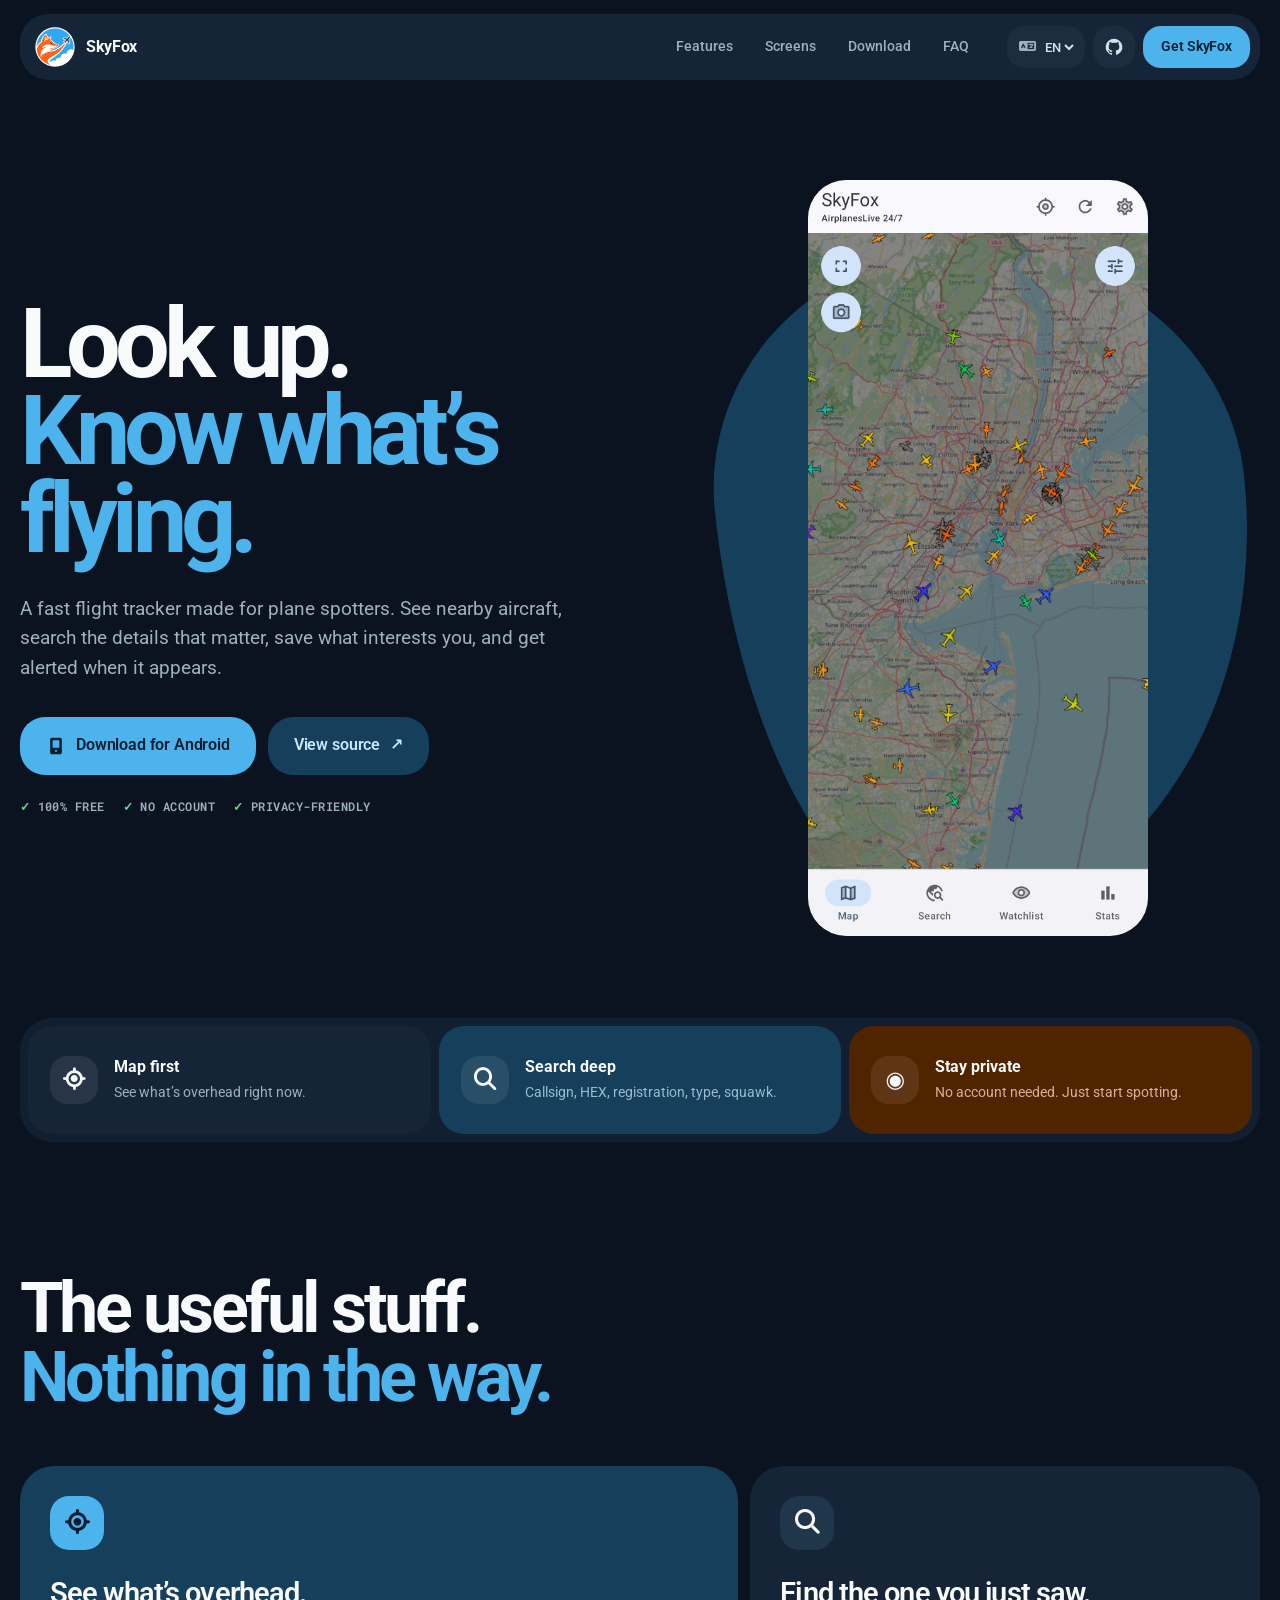
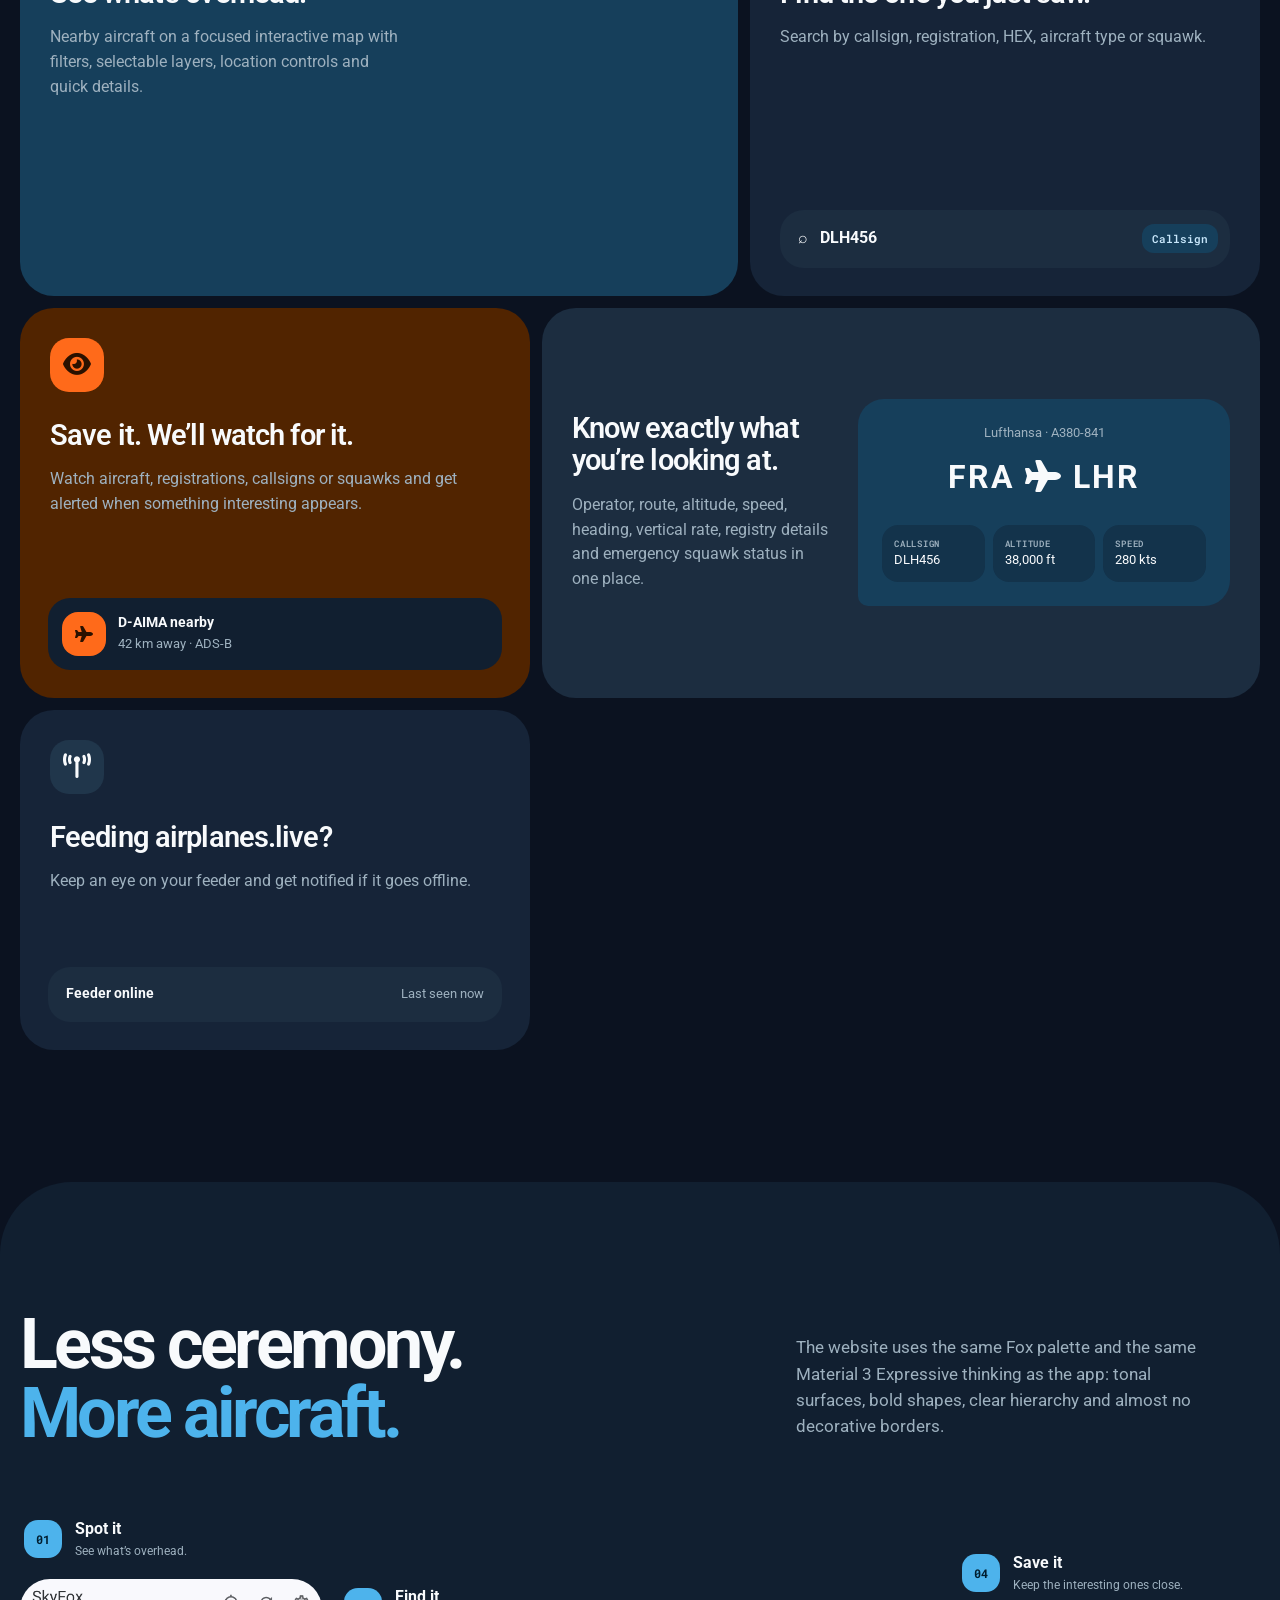
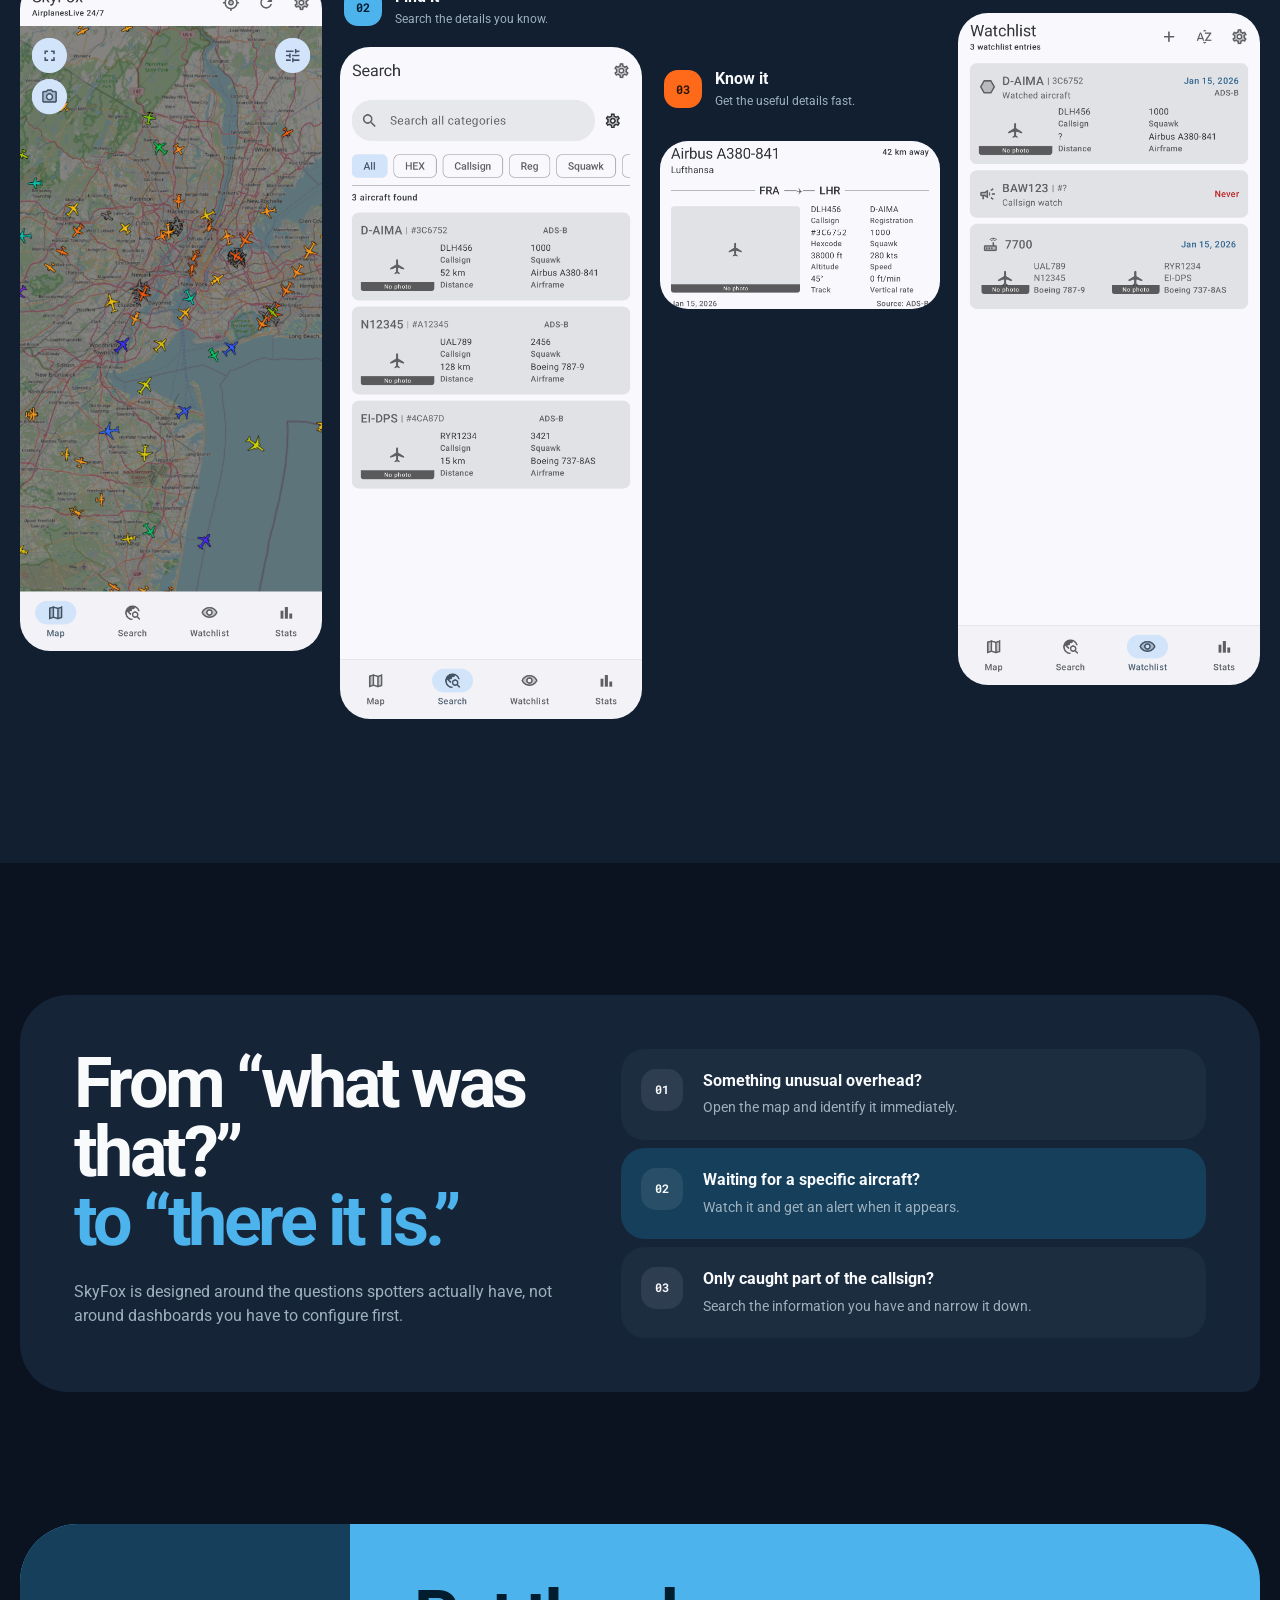
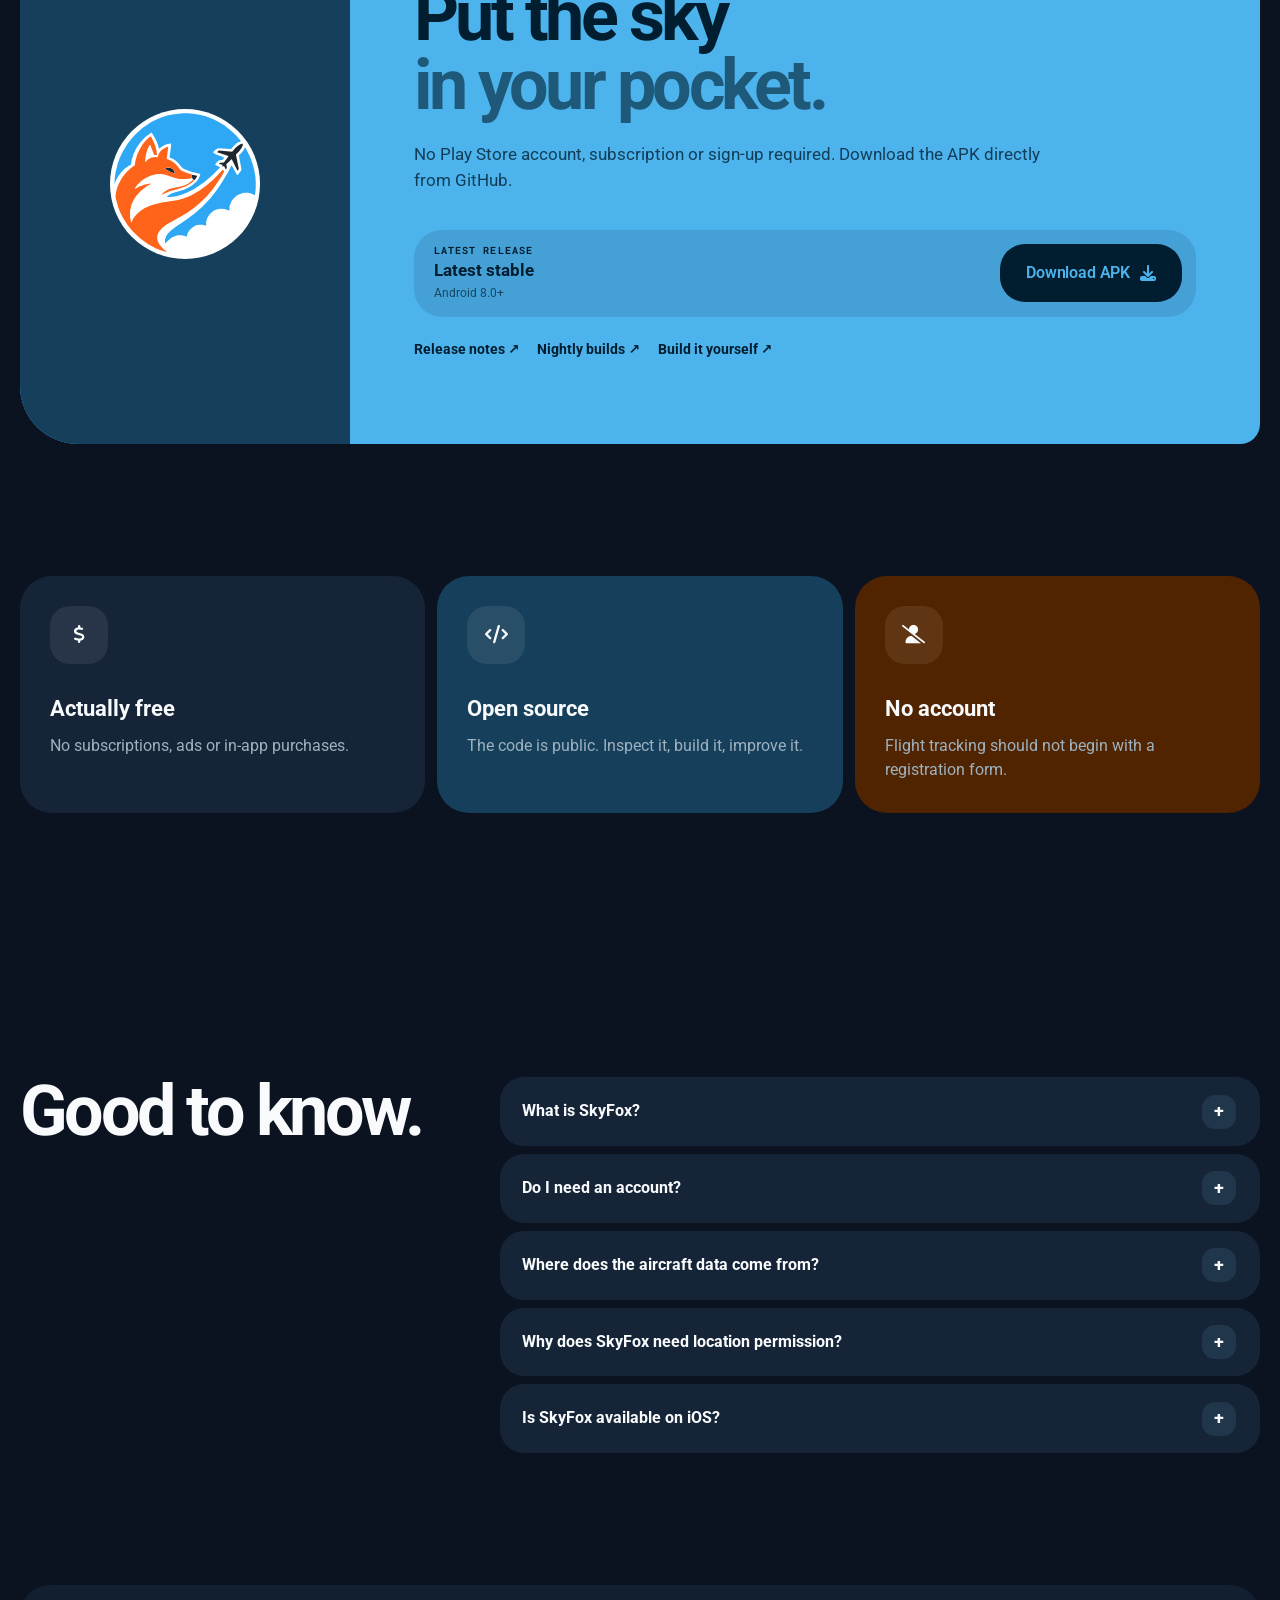
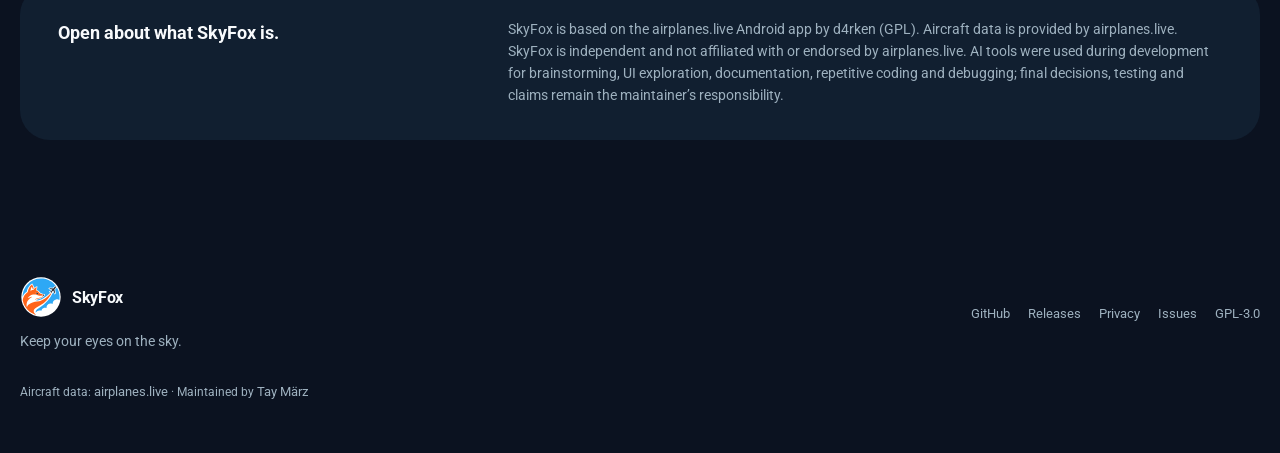
==== commit 19c73fa7: "fix: use lighter Roboto typography and real release metadata" ====
--- a/index.html
+++ b/index.html
@@ -17,17 +17,18 @@
   <meta property="og:type" content="website">
   <meta property="og:title" content="SkyFox — Open-source flight tracking for Android">
   <meta property="og:description" content="Live aircraft. Deep search. Watchlists and alerts. No account required.">
-  <meta property="og:image" content="https://skyfox.taymaerz.de/assets/og-image.jpg">
+  <meta property="og:image" content="https://skyfox.taymaerz.de/assets/og-image.png">
   <meta property="og:url" content="https://skyfox.taymaerz.de/">
   <meta name="twitter:card" content="summary_large_image">
   <meta name="twitter:title" content="SkyFox — Open-source flight tracking for Android">
   <meta name="twitter:description" content="Live aircraft. Deep search. Watchlists and alerts. No account required.">
-  <meta name="twitter:image" content="https://skyfox.taymaerz.de/assets/og-image.jpg">
+  <meta name="twitter:image" content="https://skyfox.taymaerz.de/assets/og-image.png">
   <link rel="icon" type="image/svg+xml" href="/assets/SkyFox_Monochrome.svg">
   <link rel="preconnect" href="https://fonts.googleapis.com">
+  <link rel="stylesheet" href="https://cdnjs.cloudflare.com/ajax/libs/font-awesome/6.7.2/css/all.min.css">
   <link rel="preconnect" href="https://fonts.gstatic.com" crossorigin>
-  <link href="https://fonts.googleapis.com/css2?family=Roboto+Flex:opsz,wdth,wght@8..144,75..125,300..900&family=Roboto+Mono:wght@500;600&display=swap" rel="stylesheet">
-  <link rel="stylesheet" href="/style.css">
+  <link href="https://fonts.googleapis.com/css2?family=Roboto:wght@300;400;500;600;700&family=Roboto+Mono:wght@500;600&display=swap" rel="stylesheet">
+  <link rel="stylesheet" href="/style.css?v=roboto-1">
   <script type="application/ld+json">
   {
     "@context":"https://schema.org",
@@ -62,7 +63,7 @@
 
       <div class="nav-actions">
         <label class="language-control" aria-label="Language">
-          <span aria-hidden="true" class="control-icon">文</span>
+          <i aria-hidden="true" class="control-icon fa-solid fa-language"></i>
           <select id="locale" aria-label="Language">
             <option value="en">EN</option>
             <option value="de">DE</option>
@@ -113,11 +114,11 @@
 
     <section class="quick-band wrap reveal" aria-label="SkyFox at a glance">
       <div class="quick-item">
-        <span class="quick-icon">⌖</span>
+        <span class="quick-icon"><i class="fa-solid fa-location-crosshairs" aria-hidden="true"></i></span>
         <div><strong data-i18n="quick1Title">Map first</strong><span data-i18n="quick1Text">See what’s overhead right now.</span></div>
       </div>
       <div class="quick-item">
-        <span class="quick-icon">⌕</span>
+        <span class="quick-icon"><i class="fa-solid fa-magnifying-glass" aria-hidden="true"></i></span>
         <div><strong data-i18n="quick2Title">Search deep</strong><span data-i18n="quick2Text">Callsign, HEX, registration, type, squawk.</span></div>
       </div>
       <div class="quick-item">
@@ -134,7 +135,7 @@
 
       <div class="bento-grid">
         <article class="feature-card feature-map reveal">
-          <div class="feature-icon feature-icon-primary">⌖</div>
+          <div class="feature-icon feature-icon-primary"><i class="fa-solid fa-location-crosshairs" aria-hidden="true"></i></div>
           <div class="feature-copy">
             <p class="kicker" data-i18n="feat1Label">LIVE MAP</p>
             <h3 data-i18n="feat1H3">See what’s overhead.</h3>
@@ -146,7 +147,7 @@
         </article>
 
         <article class="feature-card feature-search reveal">
-          <div class="feature-icon">⌕</div>
+          <div class="feature-icon"><i class="fa-solid fa-magnifying-glass" aria-hidden="true"></i></div>
           <p class="kicker" data-i18n="feat2Label">SEARCH</p>
           <h3 data-i18n="feat2H3">Find the one you just saw.</h3>
           <p data-i18n="feat2P">Search by callsign, registration, HEX, aircraft type or squawk.</p>
@@ -154,11 +155,11 @@
         </article>
 
         <article class="feature-card feature-watch reveal">
-          <div class="feature-icon feature-icon-orange">◎</div>
+          <div class="feature-icon feature-icon-orange"><i class="fa-solid fa-eye" aria-hidden="true"></i></div>
           <p class="kicker" data-i18n="feat3Label">WATCHLISTS + ALERTS</p>
           <h3 data-i18n="feat3H3">Save it. We’ll watch for it.</h3>
           <p data-i18n="feat3P">Watch aircraft, registrations, callsigns or squawks and get alerted when something interesting appears.</p>
-          <div class="alert-pill" aria-hidden="true"><span>✈</span><div><strong>D-AIMA nearby</strong><small>42 km away · ADS-B</small></div></div>
+          <div class="alert-pill" aria-hidden="true"><span><i class="fa-solid fa-plane" aria-hidden="true"></i></span><div><strong>D-AIMA nearby</strong><small>42 km away · ADS-B</small></div></div>
         </article>
 
         <article class="feature-card feature-details reveal">
@@ -168,13 +169,13 @@
             <p data-i18n="feat4P">Operator, route, altitude, speed, heading, vertical rate, registry details and emergency squawk status in one place.</p>
           </div>
           <div class="route-card" aria-hidden="true">
-            <div><small>Lufthansa · A380-841</small><strong>FRA <span>✈</span> LHR</strong></div>
+            <div><small>Lufthansa · A380-841</small><strong>FRA <i class="fa-solid fa-plane" aria-hidden="true"></i> LHR</strong></div>
             <div class="route-stats"><span><small>CALLSIGN</small>DLH456</span><span><small>ALTITUDE</small>38,000 ft</span><span><small>SPEED</small>280 kts</span></div>
           </div>
         </article>
 
         <article class="feature-card feature-feeder reveal">
-          <div class="feature-icon">⌁</div>
+          <div class="feature-icon"><i class="fa-solid fa-tower-broadcast" aria-hidden="true"></i></div>
           <p class="kicker" data-i18n="feat5Label">FEEDER STATUS</p>
           <h3 data-i18n="feat5H3">Feeding airplanes.live?</h3>
           <p data-i18n="feat5P">Keep an eye on your feeder and get notified if it goes offline.</p>
@@ -238,7 +239,7 @@
           <p class="download-intro" data-i18n="downloadIntro">No Play Store account, subscription or sign-up required. Download the APK directly from GitHub.</p>
           <div class="release-row">
             <div class="release-info"><small data-i18n="latestRelease">LATEST RELEASE</small><strong id="release-tag">Latest stable</strong><span data-i18n="androidRequirement">Android 8.0+</span></div>
-            <a class="button button-primary button-large" id="release-dl" href="https://github.com/taynotfound/skyfox/releases/latest/download/skyfox-release.apk"><span data-i18n="downloadBtn">Download APK</span><span aria-hidden="true">↓</span></a>
+            <a class="button button-primary button-large" id="release-dl" href="https://github.com/taynotfound/skyfox/releases/latest/download/skyfox-release.apk"><span data-i18n="downloadBtn">Download APK</span><i class="fa-solid fa-download" aria-hidden="true"></i></a>
           </div>
           <div class="download-links">
             <a id="release-notes" href="https://github.com/taynotfound/skyfox/releases/latest" target="_blank" rel="noreferrer" data-i18n="changelog">Release notes ↗</a>
@@ -250,9 +251,9 @@
     </section>
 
     <section class="section wrap values-section">
-      <div class="value-card reveal"><span class="value-symbol">$0</span><strong data-i18n="value1Title">Actually free</strong><p data-i18n="value1Text">No subscriptions, ads or in-app purchases.</p></div>
-      <div class="value-card reveal"><span class="value-symbol">⌁</span><strong data-i18n="value2Title">Open source</strong><p data-i18n="value2Text">The code is public. Inspect it, build it, improve it.</p></div>
-      <div class="value-card reveal"><span class="value-symbol">⊘</span><strong data-i18n="value3Title">No account</strong><p data-i18n="value3Text">Flight tracking should not begin with a registration form.</p></div>
+      <div class="value-card reveal"><span class="value-symbol"><i class="fa-solid fa-dollar-sign" aria-hidden="true"></i></span><strong data-i18n="value1Title">Actually free</strong><p data-i18n="value1Text">No subscriptions, ads or in-app purchases.</p></div>
+      <div class="value-card reveal"><span class="value-symbol"><i class="fa-solid fa-code" aria-hidden="true"></i></span><strong data-i18n="value2Title">Open source</strong><p data-i18n="value2Text">The code is public. Inspect it, build it, improve it.</p></div>
+      <div class="value-card reveal"><span class="value-symbol"><i class="fa-solid fa-user-slash" aria-hidden="true"></i></span><strong data-i18n="value3Title">No account</strong><p data-i18n="value3Text">Flight tracking should not begin with a registration form.</p></div>
     </section>
 
     <section class="section wrap faq-section" id="faq">
--- a/style.css
+++ b/style.css
@@ -20,7 +20,7 @@
   --green: #69dd8d;
   --shadow: 0 22px 70px rgba(0,0,0,.28);
   --max: 1240px;
-  --font: 'Roboto Flex', 'Roboto', system-ui, -apple-system, BlinkMacSystemFont, 'Segoe UI', sans-serif;
+  --font: 'Roboto', system-ui, -apple-system, BlinkMacSystemFont, 'Segoe UI', sans-serif;
   --mono: 'Roboto Mono', ui-monospace, SFMono-Regular, Menlo, monospace;
   --ease-spring: cubic-bezier(.2,.8,.2,1.1);
 }
@@ -61,21 +61,21 @@
 
   pointer-events: auto;
 }
-.brand { display: inline-flex; align-items: center; gap: 10px; color: var(--text); text-decoration: none; font-size: 1.03rem; font-weight: 800; letter-spacing: -.02em; white-space: nowrap; }
+.brand { display: inline-flex; align-items: center; gap: 10px; color: var(--text); text-decoration: none; font-size: 1.03rem; font-weight: 700; letter-spacing: -.02em; white-space: nowrap; }
 .brand img { width: 42px; height: 42px; border-radius: 50%; }
 .desktop-nav { display: flex; align-items: center; justify-content: center; gap: 4px; margin-left: auto; }
-.desktop-nav a { color: var(--muted); padding: 10px 14px; border-radius: 18px; text-decoration: none; font-weight: 650; font-size: .9rem; transition: background .18s ease, color .18s ease; }
+.desktop-nav a { color: var(--muted); padding: 10px 14px; border-radius: 18px; text-decoration: none; font-weight: 500; font-size: .9rem; transition: background .18s ease, color .18s ease; }
 .desktop-nav a:hover { color: var(--text); background: var(--surface-highest); }
 .nav-actions { display: flex; align-items: center; gap: 8px; }
 .language-control { height: 42px; display: inline-flex; align-items: center; gap: 5px; padding: 0 8px 0 12px; border-radius: 18px; background: var(--surface-highest); color: var(--text-soft); }
 .language-control .control-icon { font-size: .86rem; color: var(--muted); }
-.language-control select { color: inherit; border: 0; outline: 0; background: transparent; cursor: pointer; font-weight: 700; font-size: .8rem; }
+.language-control select { color: inherit; border: 0; outline: 0; background: transparent; cursor: pointer; font-weight: 500; font-size: .8rem; }
 .language-control option { background: var(--surface-highest); color: var(--text); }
 .icon-button { width: 42px; height: 42px; display: grid; place-items: center; border-radius: 18px; background: var(--surface-highest); transition: transform .2s var(--ease-spring), background .18s ease; }
 .icon-button:hover { transform: scale(1.06); background: var(--secondary-container); }
 .icon-button svg { width: 20px; fill: currentColor; }
 
-.button { min-height: 48px; display: inline-flex; align-items: center; justify-content: center; gap: 10px; padding: 0 22px; border: 0; border-radius: 22px; text-decoration: none; font-weight: 780; letter-spacing: -.01em; transition: transform .22s var(--ease-spring), filter .18s ease, border-radius .22s var(--ease-spring); }
+.button { min-height: 48px; display: inline-flex; align-items: center; justify-content: center; gap: 10px; padding: 0 22px; border: 0; border-radius: 22px; text-decoration: none; font-weight: 600; letter-spacing: -.01em; transition: transform .22s var(--ease-spring), filter .18s ease, border-radius .22s var(--ease-spring); }
 .button:hover { transform: translateY(-2px) scale(1.015); border-radius: 16px 26px 16px 26px; }
 .button:active { transform: scale(.98); }
 .button svg { width: 20px; fill: currentColor; }
@@ -87,10 +87,10 @@
 
 /* Hero */
 .hero { min-height: 760px; padding: 100px 0 82px; display: grid; grid-template-columns: minmax(0,1.02fr) minmax(420px,.98fr); align-items: center; gap: clamp(40px,7vw,100px); }
-.status-chip { width: fit-content; display: inline-flex; align-items: center; gap: 9px; margin-bottom: 26px; padding: 9px 14px; background: var(--tertiary-container); color: var(--on-tertiary-container); border-radius: 999px; font: 600 .72rem/1 var(--mono); letter-spacing: .05em; text-transform: uppercase; }
+.status-chip { display: none; }
 
 h1,h2,h3,p { text-wrap: pretty; }
-h1 { margin: 0; color: var(--text); font-size: clamp(3.55rem,7.6vw,7.2rem); line-height: .88; letter-spacing: -.07em; font-weight: 830; font-variation-settings: 'wdth' 94; }
+h1 { margin: 0; color: var(--text); font-size: clamp(3.55rem,7.6vw,7.2rem); line-height: .9; letter-spacing: -.06em; font-weight: 700; }
 h1 span, h2 span { color: var(--primary); }
 .hero-lede { max-width: 680px; margin: 30px 0 0; color: var(--muted); font-size: clamp(1.06rem,1.5vw,1.24rem); line-height: 1.55; }
 .hero-actions { display: flex; flex-wrap: wrap; gap: 12px; margin-top: 34px; }
@@ -118,9 +118,9 @@
 .section { padding-block: 132px; }
 .section-heading { max-width: 830px; margin-bottom: 54px; }
 .section-heading.compact { margin-bottom: 34px; }
-.eyebrow,.kicker { margin: 0 0 12px; color: var(--tertiary); font: 650 .72rem/1.2 var(--mono); letter-spacing: .12em; text-transform: uppercase; }
-h2 { margin: 0; color: var(--text); font-size: clamp(2.8rem,5.5vw,5.3rem); line-height: .96; letter-spacing: -.055em; font-weight: 820; font-variation-settings: 'wdth' 95; }
-h3 { margin: 0; color: var(--text); font-size: clamp(1.55rem,2.3vw,2.3rem); line-height: 1.05; letter-spacing: -.035em; font-weight: 790; }
+.eyebrow,.kicker { display: none; }
+h2 { margin: 0; color: var(--text); font-size: clamp(2.8rem,5.5vw,5.3rem); line-height: .98; letter-spacing: -.05em; font-weight: 700; }
+h3 { margin: 0; color: var(--text); font-size: clamp(1.55rem,2.3vw,2.3rem); line-height: 1.08; letter-spacing: -.03em; font-weight: 600; }
 
 .bento-grid { display: grid; grid-template-columns: repeat(12,1fr); gap: 12px; }
 .feature-card { position: relative; min-height: 340px; padding: 30px; overflow: hidden; background: var(--surface-high); border-radius: 34px; }
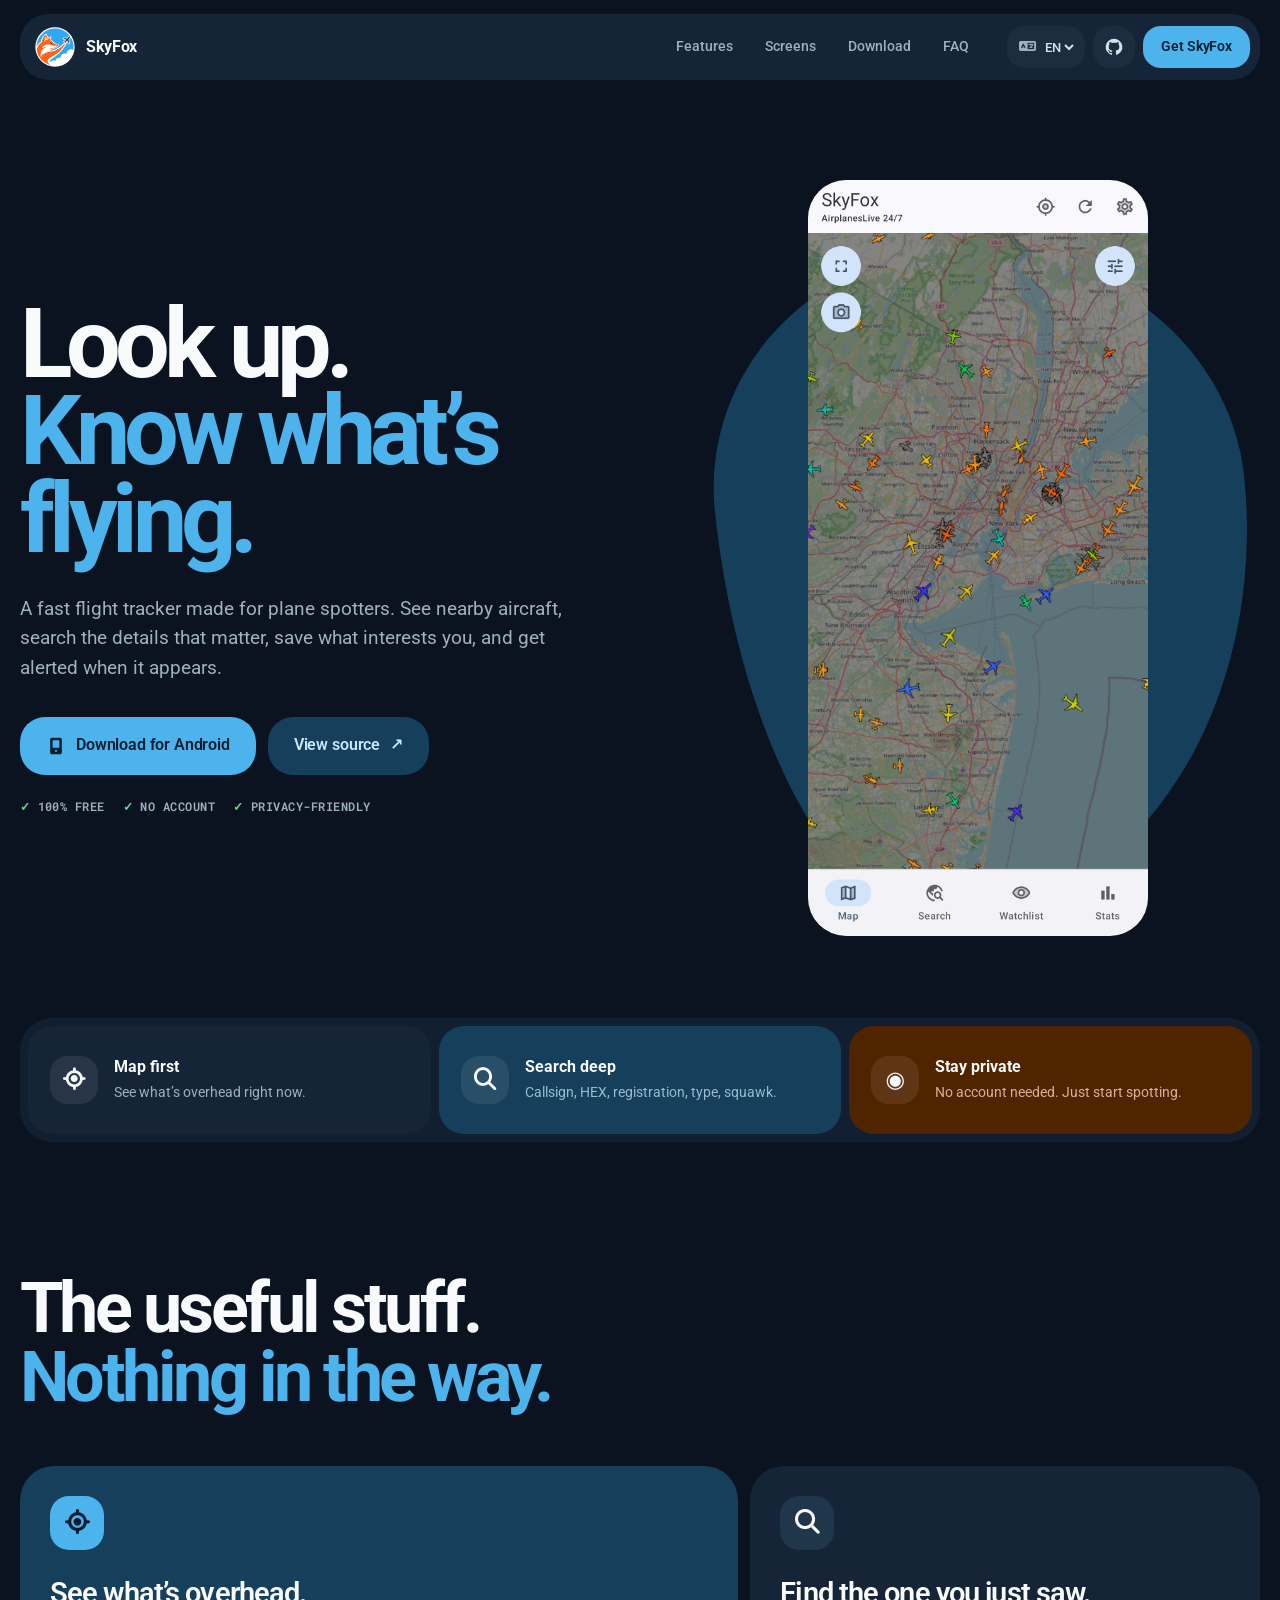
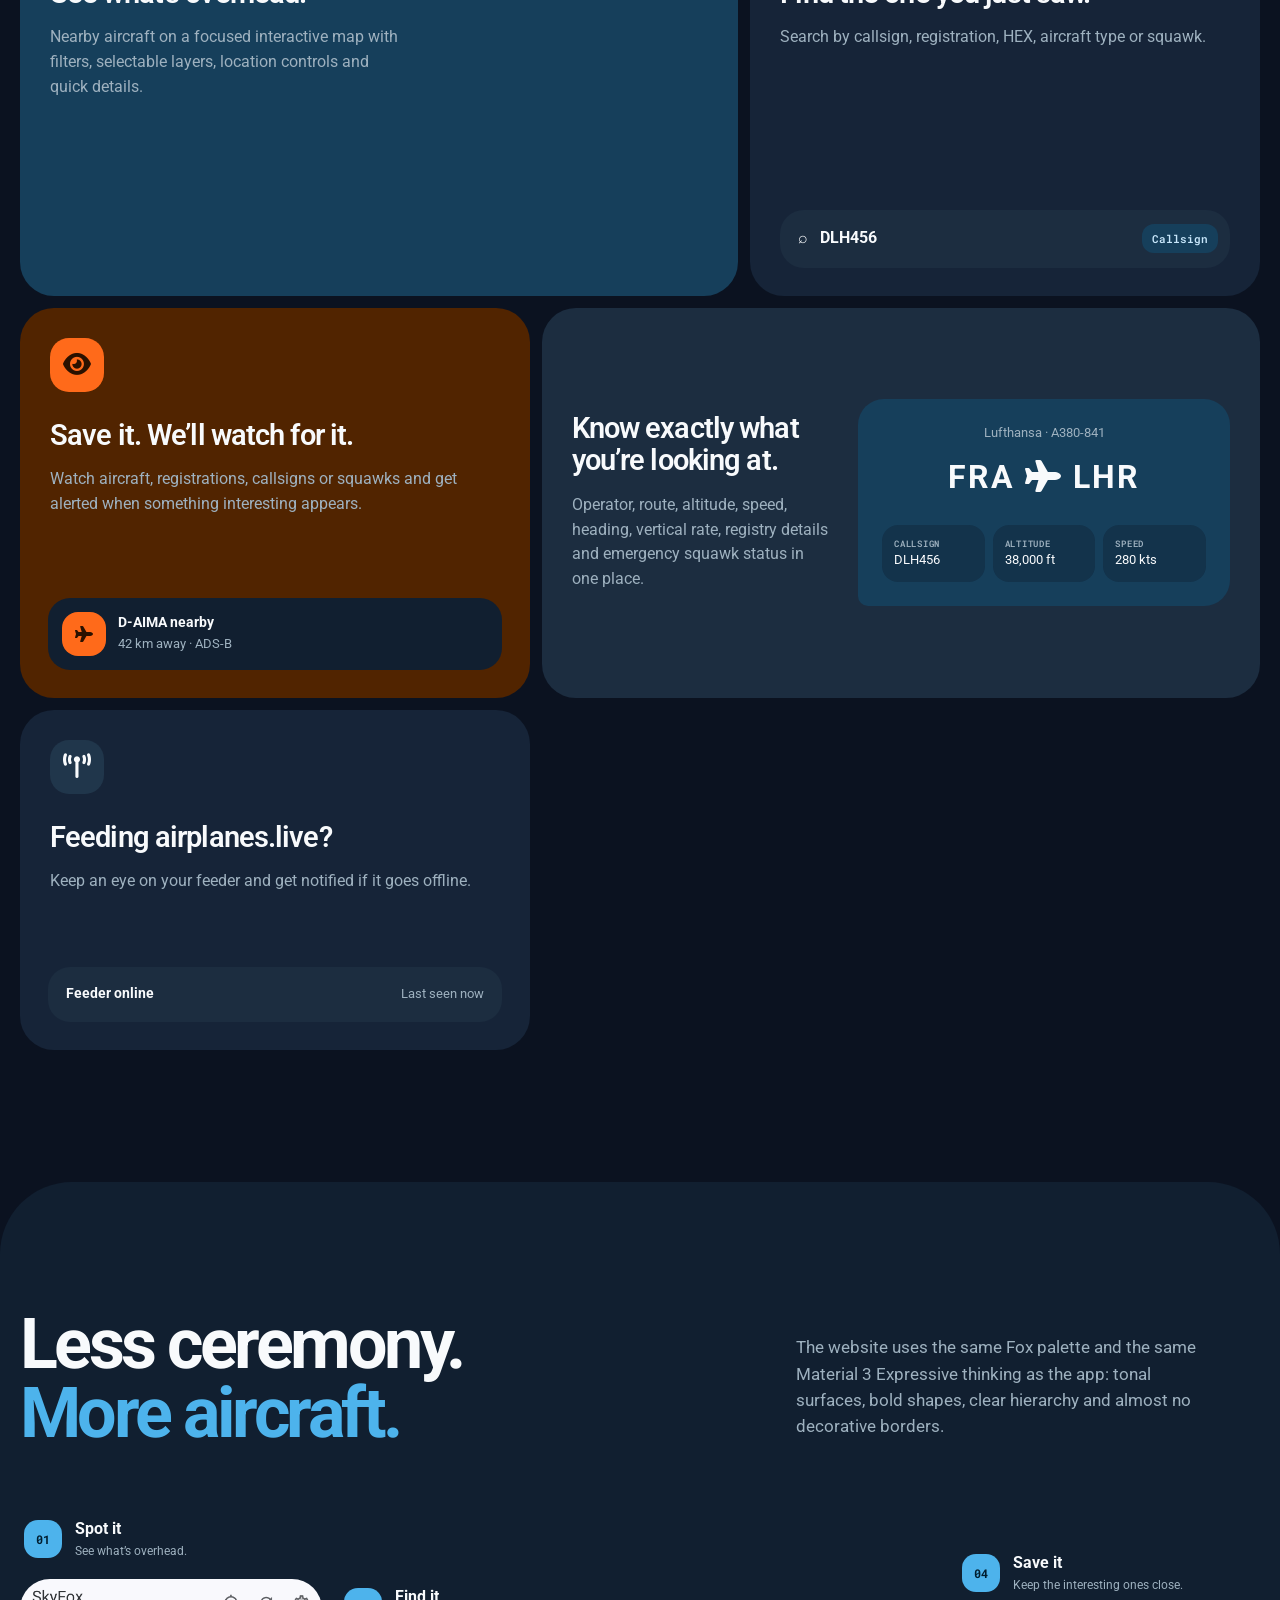
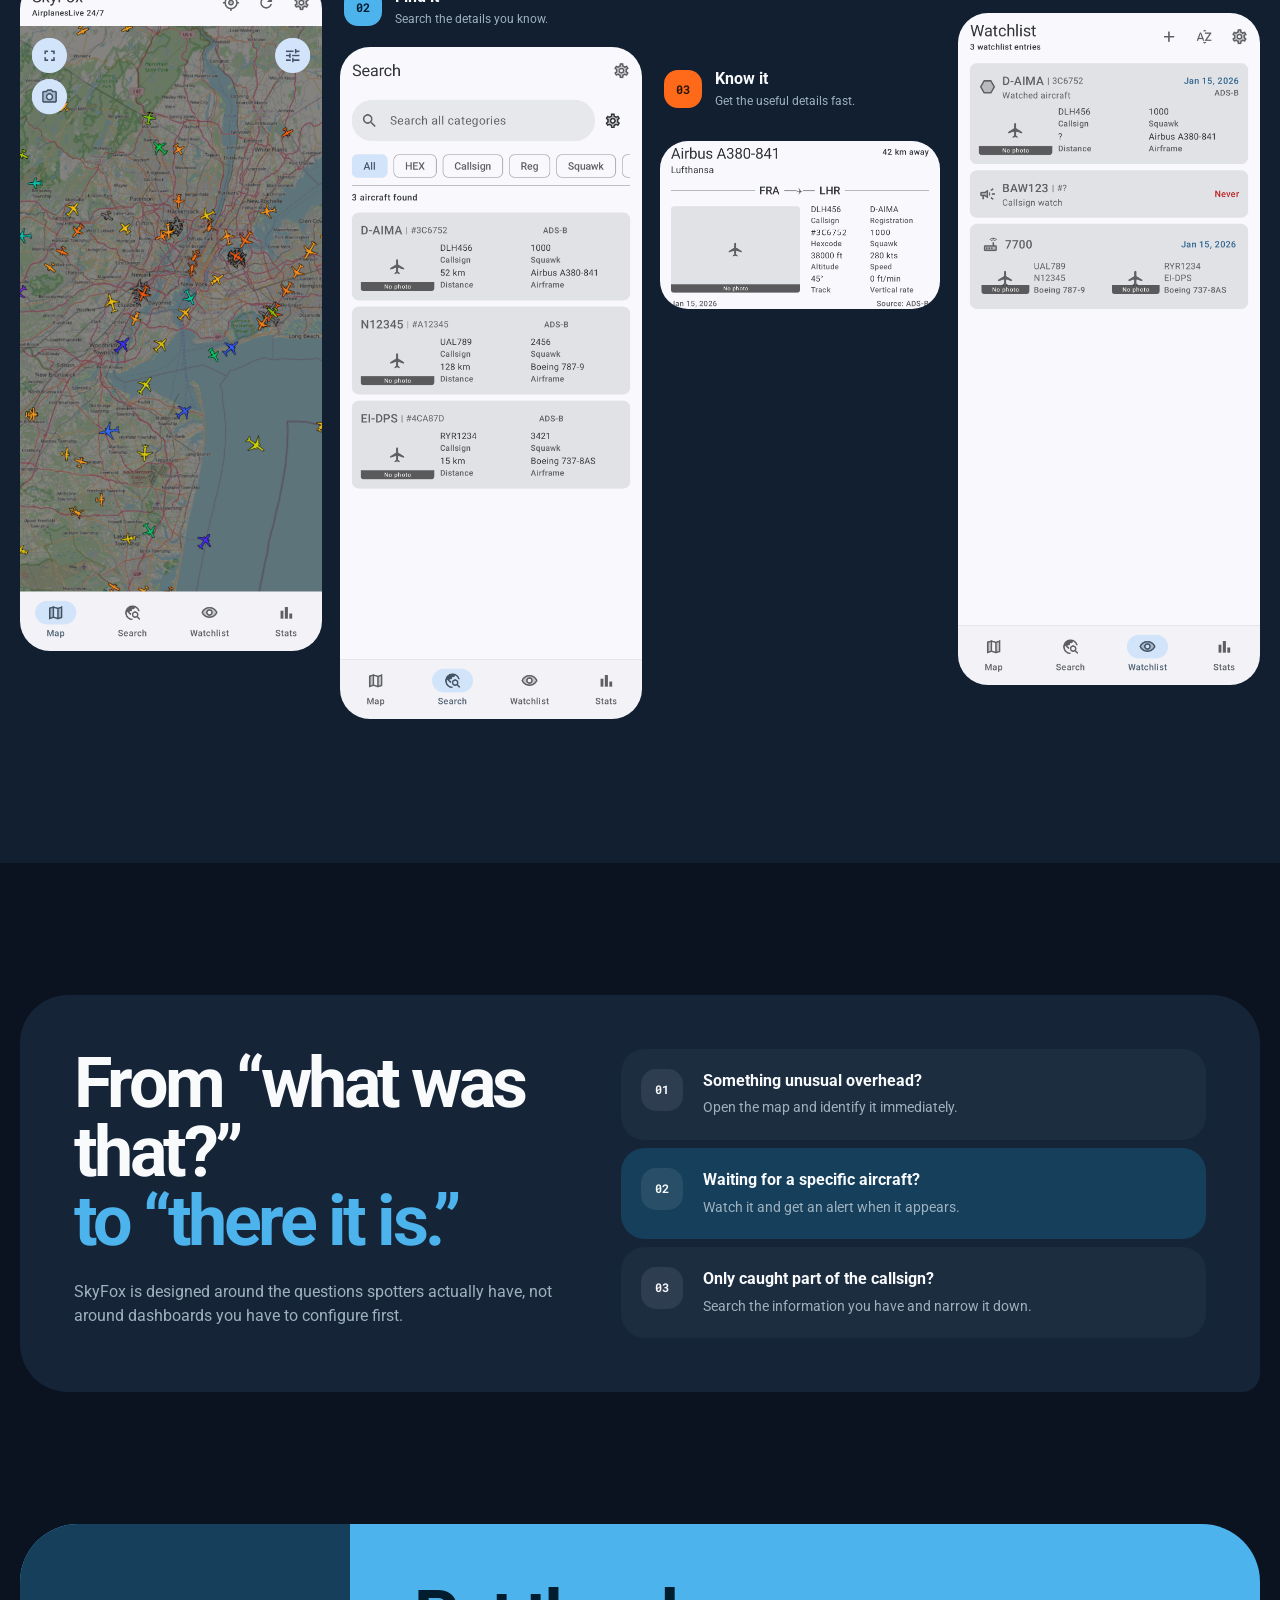
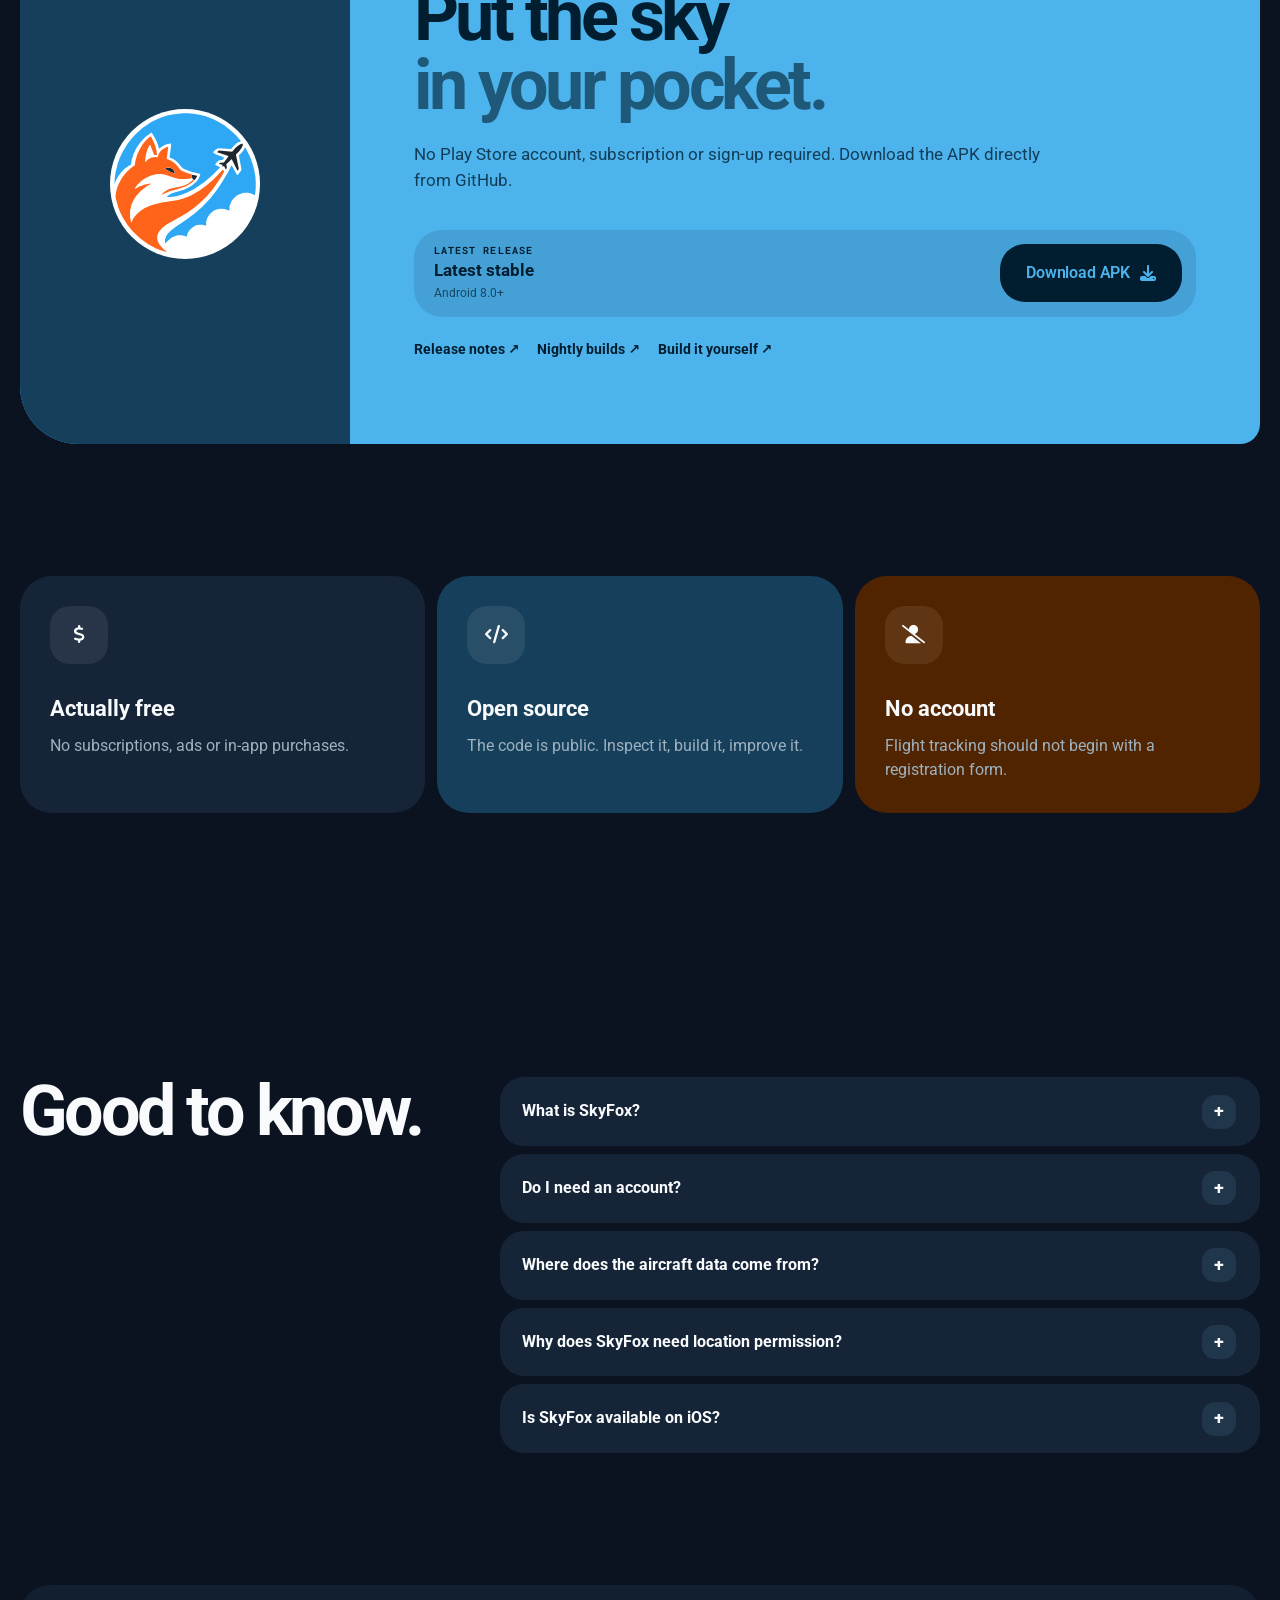
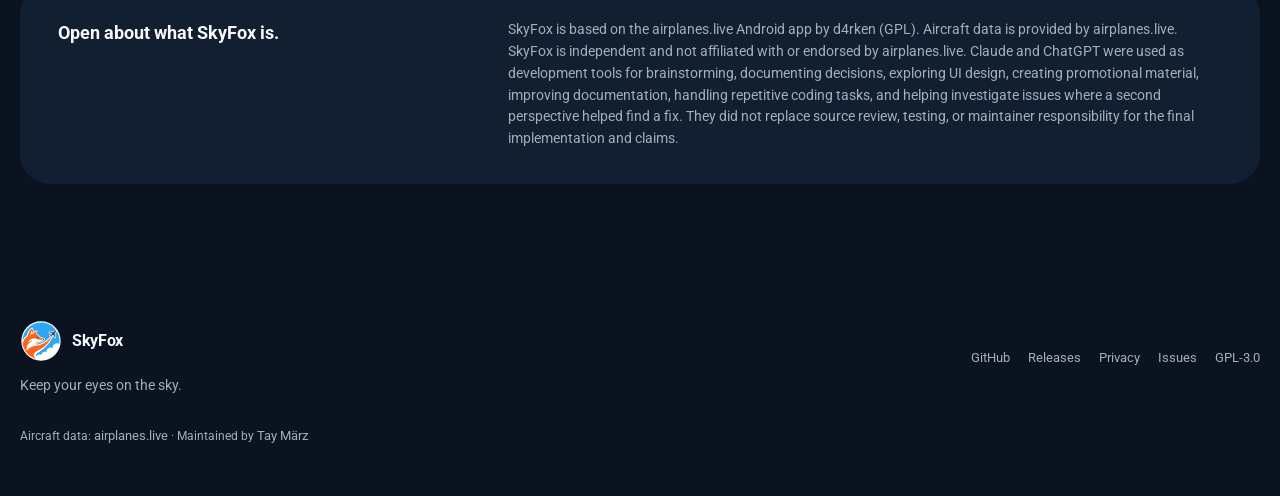
==== commit 1e5fc103: "Disclose AI use in website copy" ====
--- a/index.html
+++ b/index.html
@@ -269,7 +269,7 @@
 
     <section class="project-note wrap reveal">
       <div><p class="eyebrow" data-i18n="projectEyebrow">Independent project</p><strong data-i18n="projectTitle">Open about what SkyFox is.</strong></div>
-      <p data-i18n="projectText">SkyFox is based on the airplanes.live Android app by d4rken (GPL). Aircraft data is provided by airplanes.live. SkyFox is independent and not affiliated with or endorsed by airplanes.live. AI tools were used during development for brainstorming, UI exploration, documentation, repetitive coding and debugging; final decisions, testing and claims remain the maintainer’s responsibility.</p>
+      <p data-i18n="projectText">SkyFox is based on the airplanes.live Android app by d4rken (GPL). Aircraft data is provided by airplanes.live. SkyFox is independent and not affiliated with or endorsed by airplanes.live. Claude and ChatGPT were used as development tools for brainstorming, documenting decisions, exploring UI design, creating promotional material, improving documentation, handling repetitive coding tasks, and helping investigate issues where a second perspective helped find a fix. They did not replace source review, testing, or maintainer responsibility for the final implementation and claims.</p>
     </section>
   </main>
 
